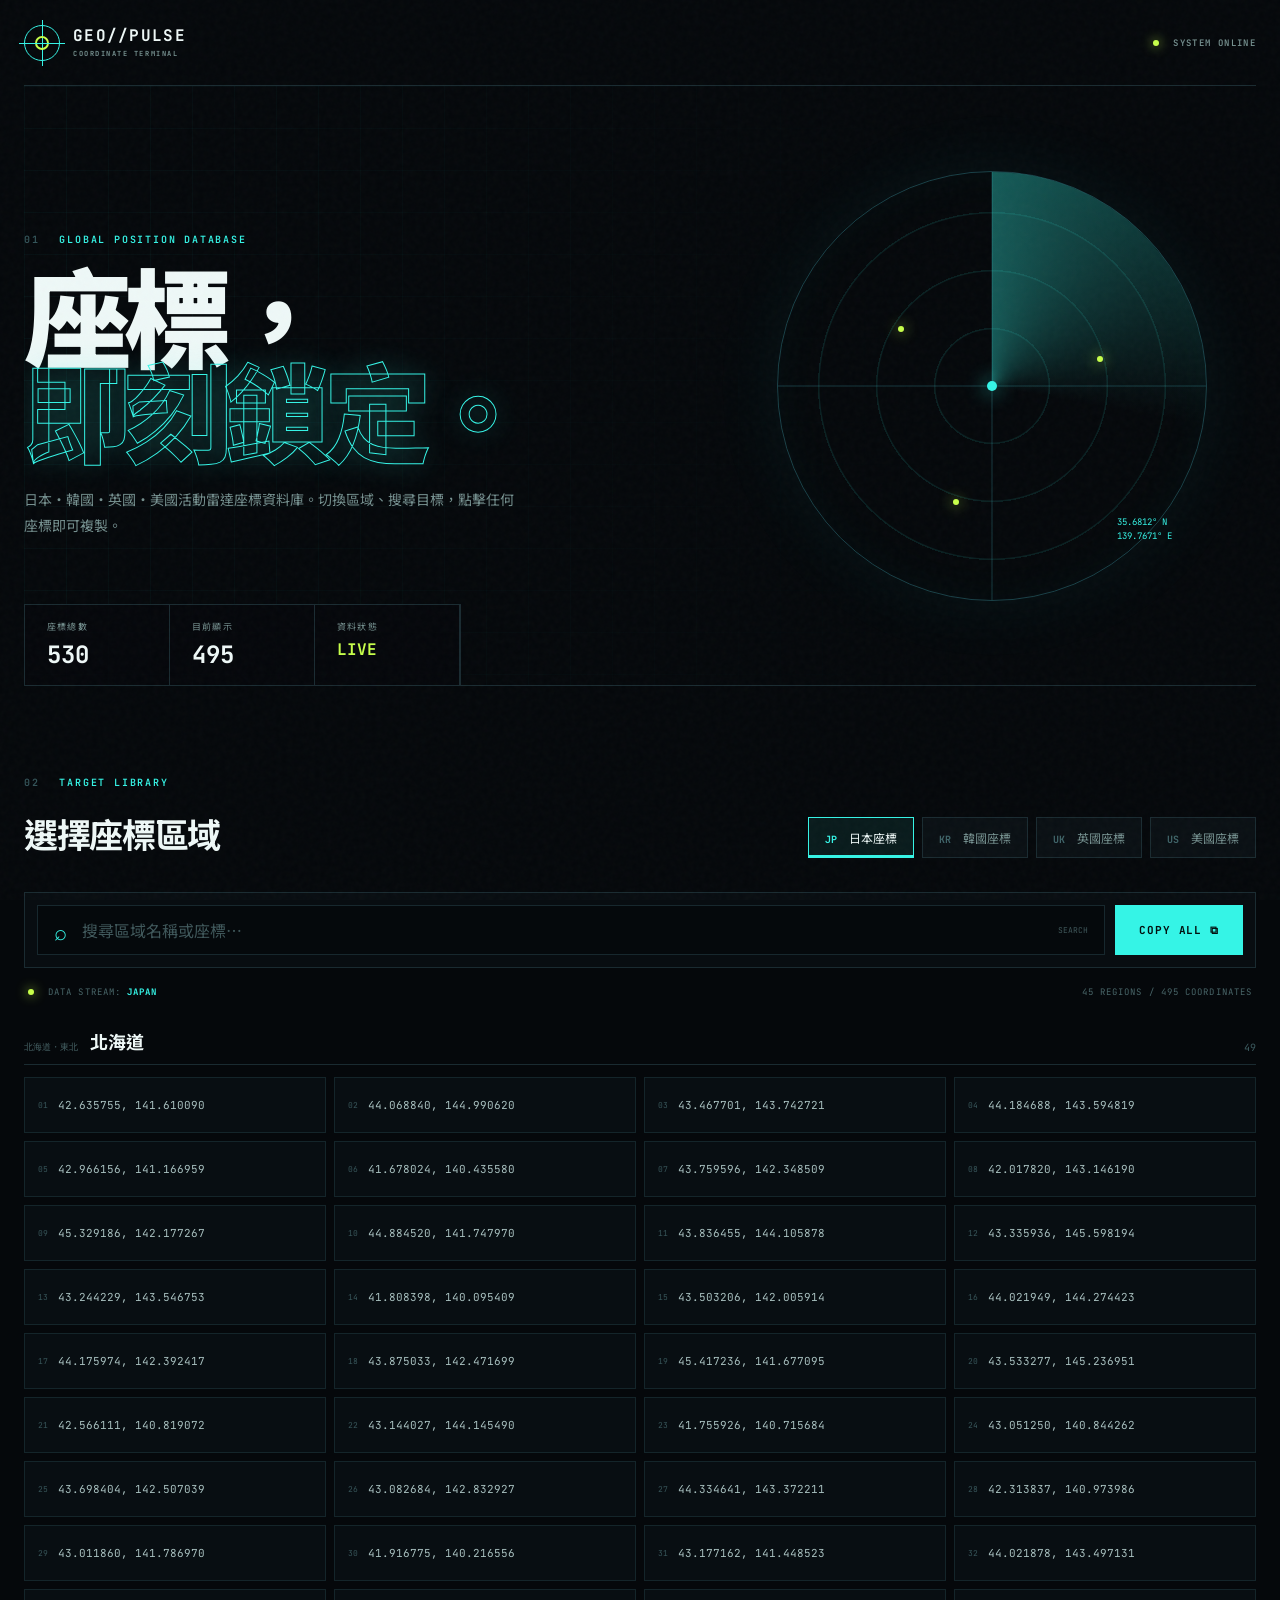
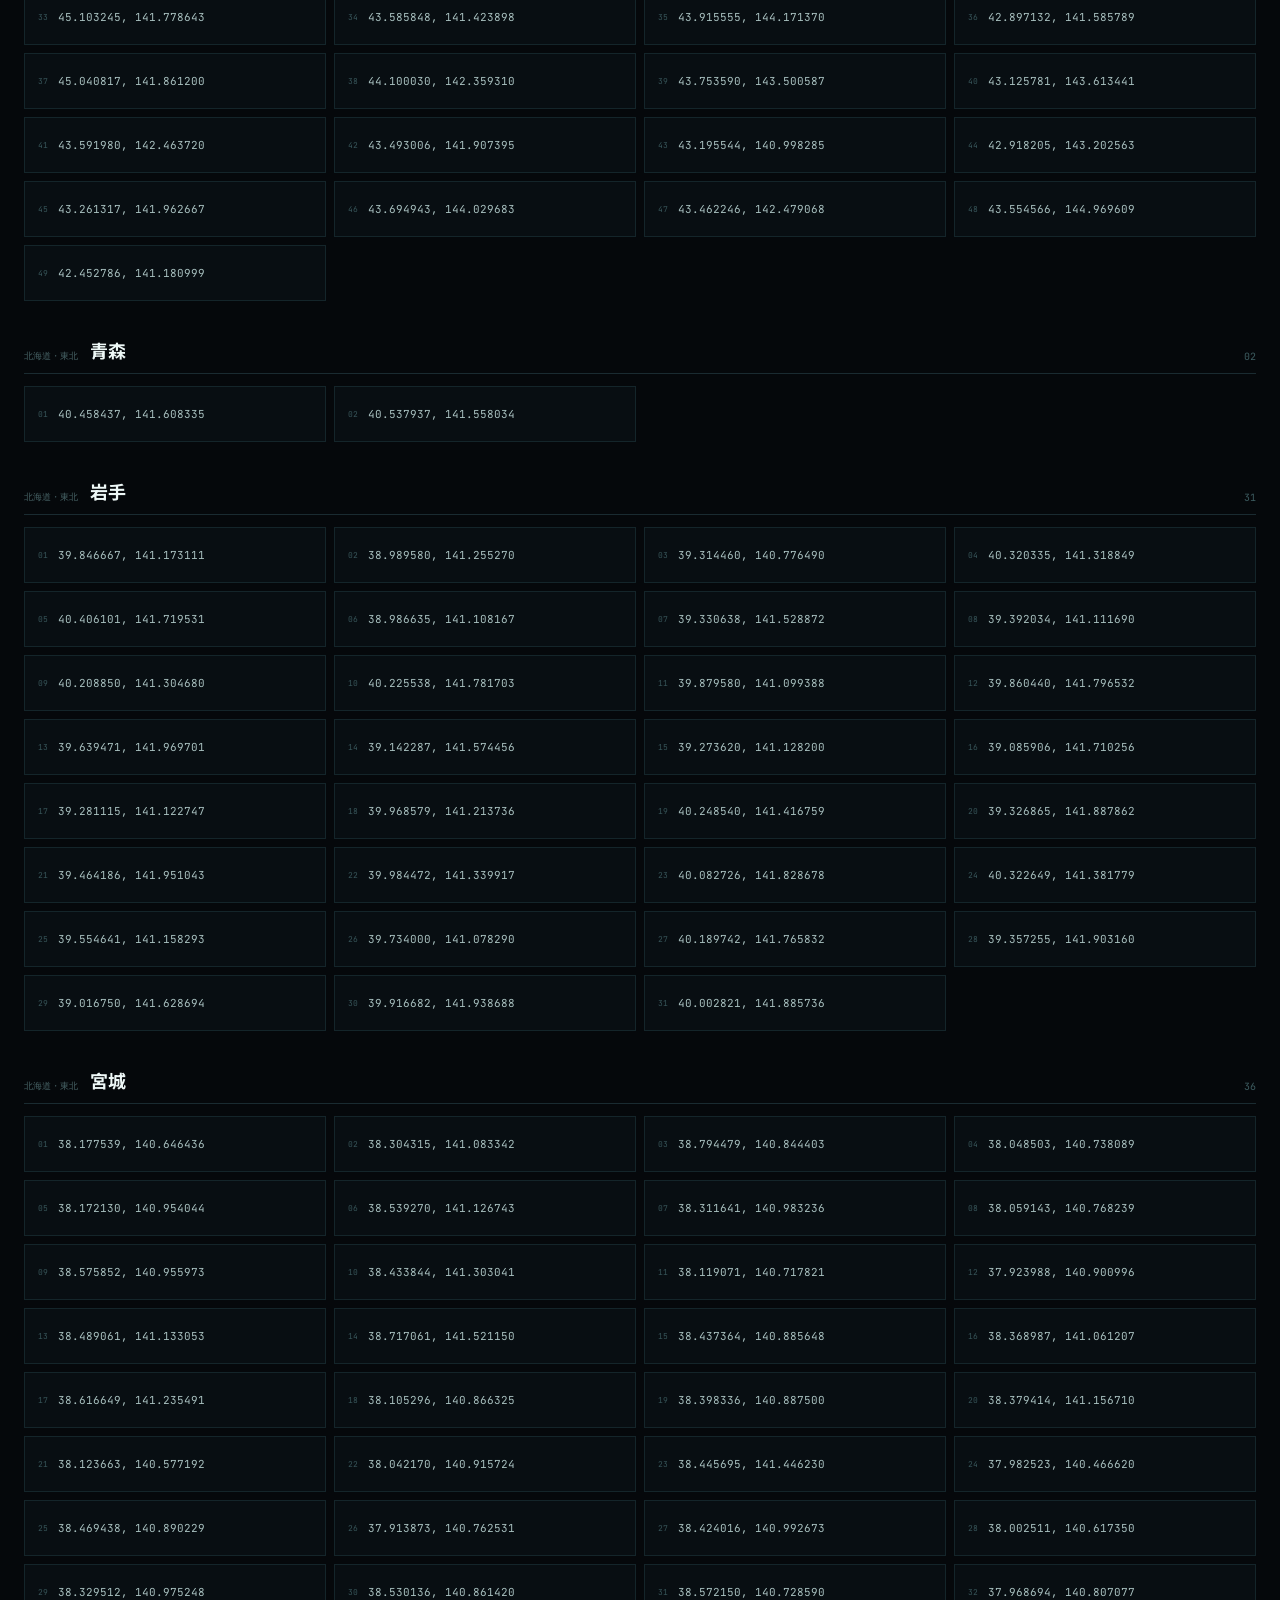
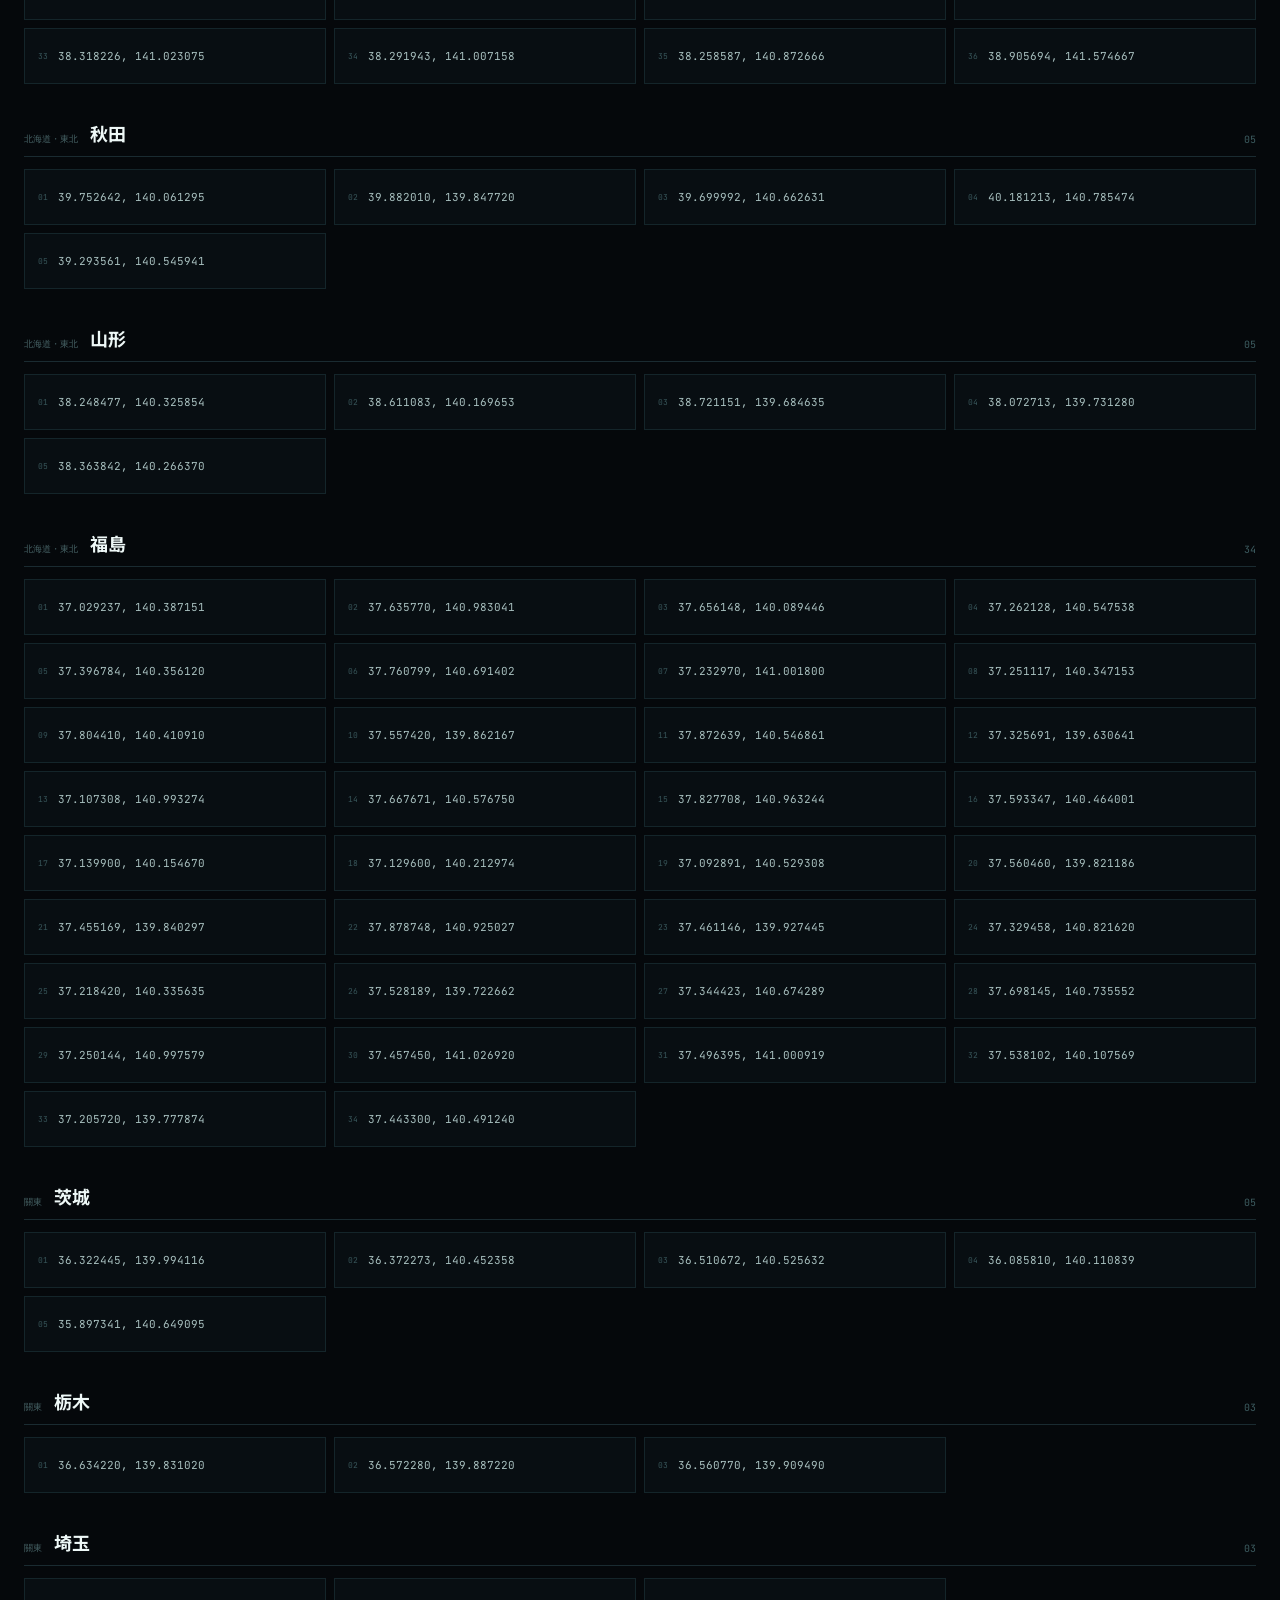
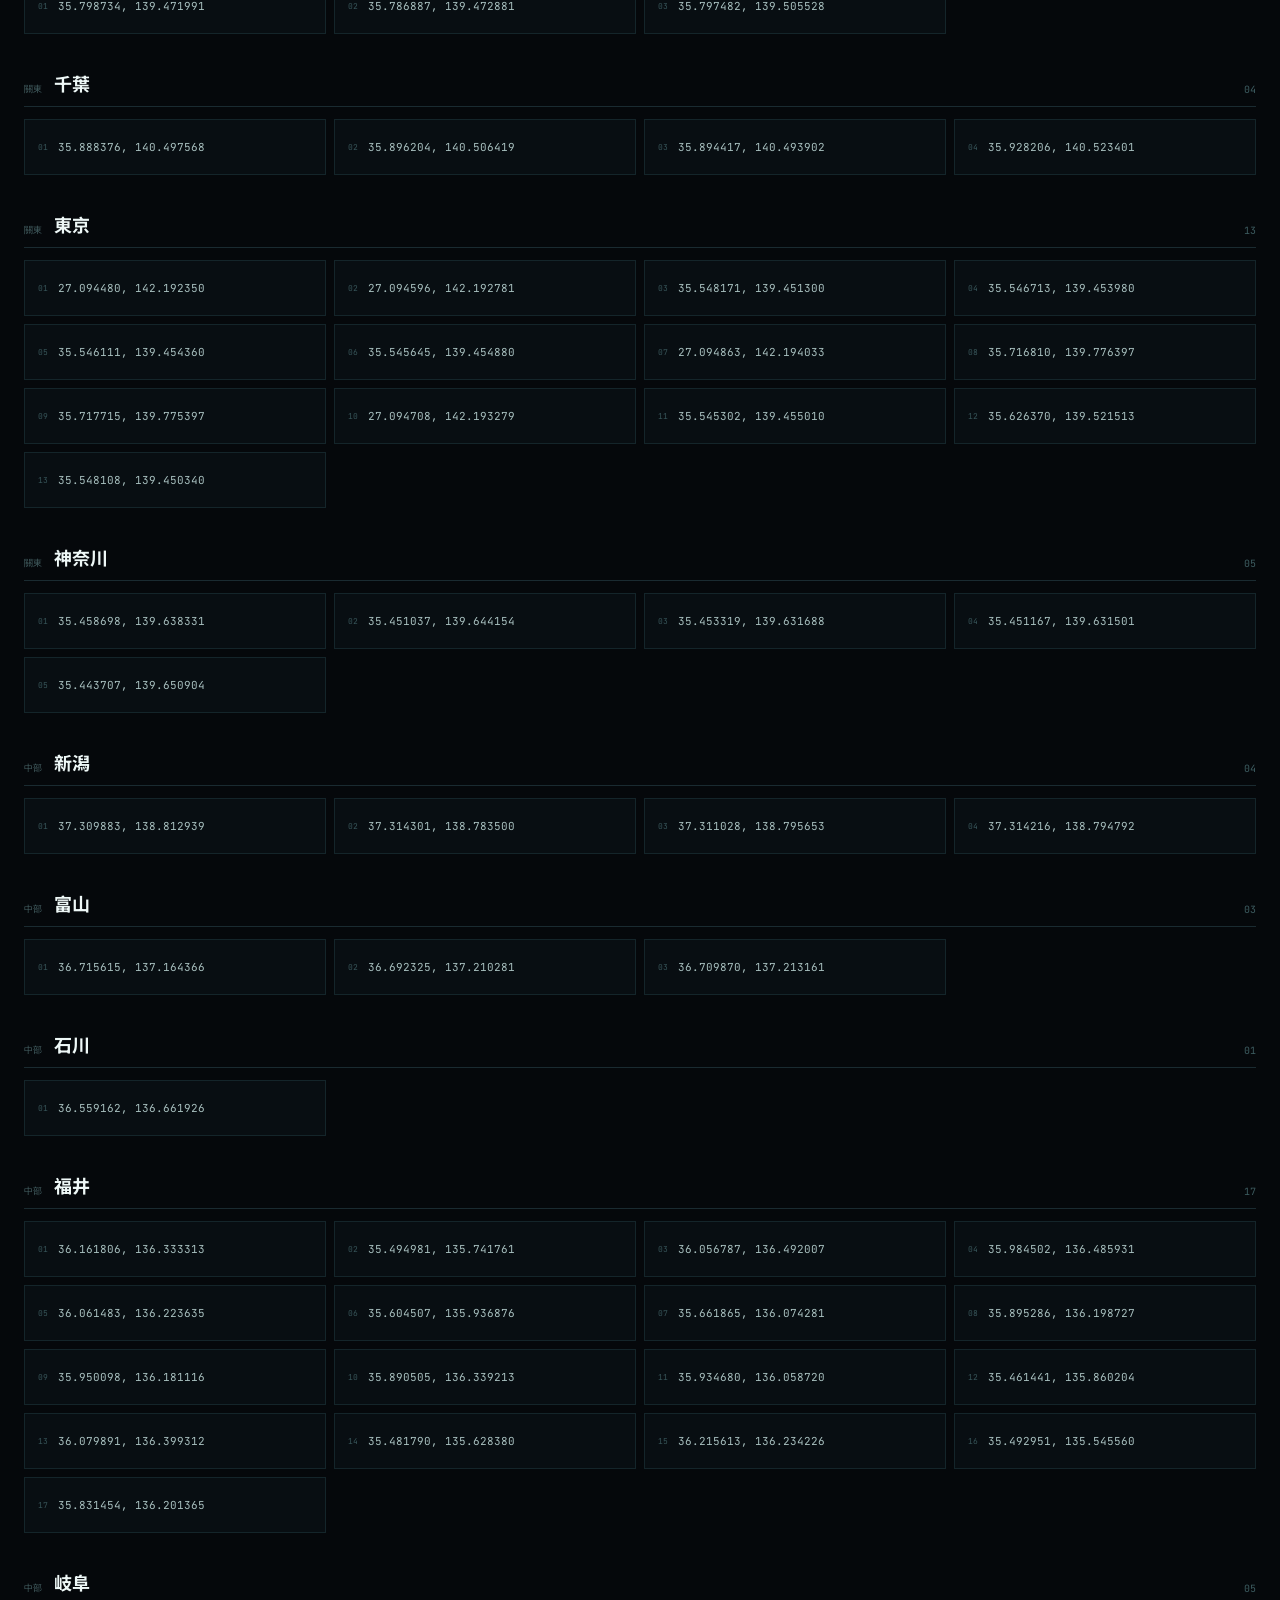
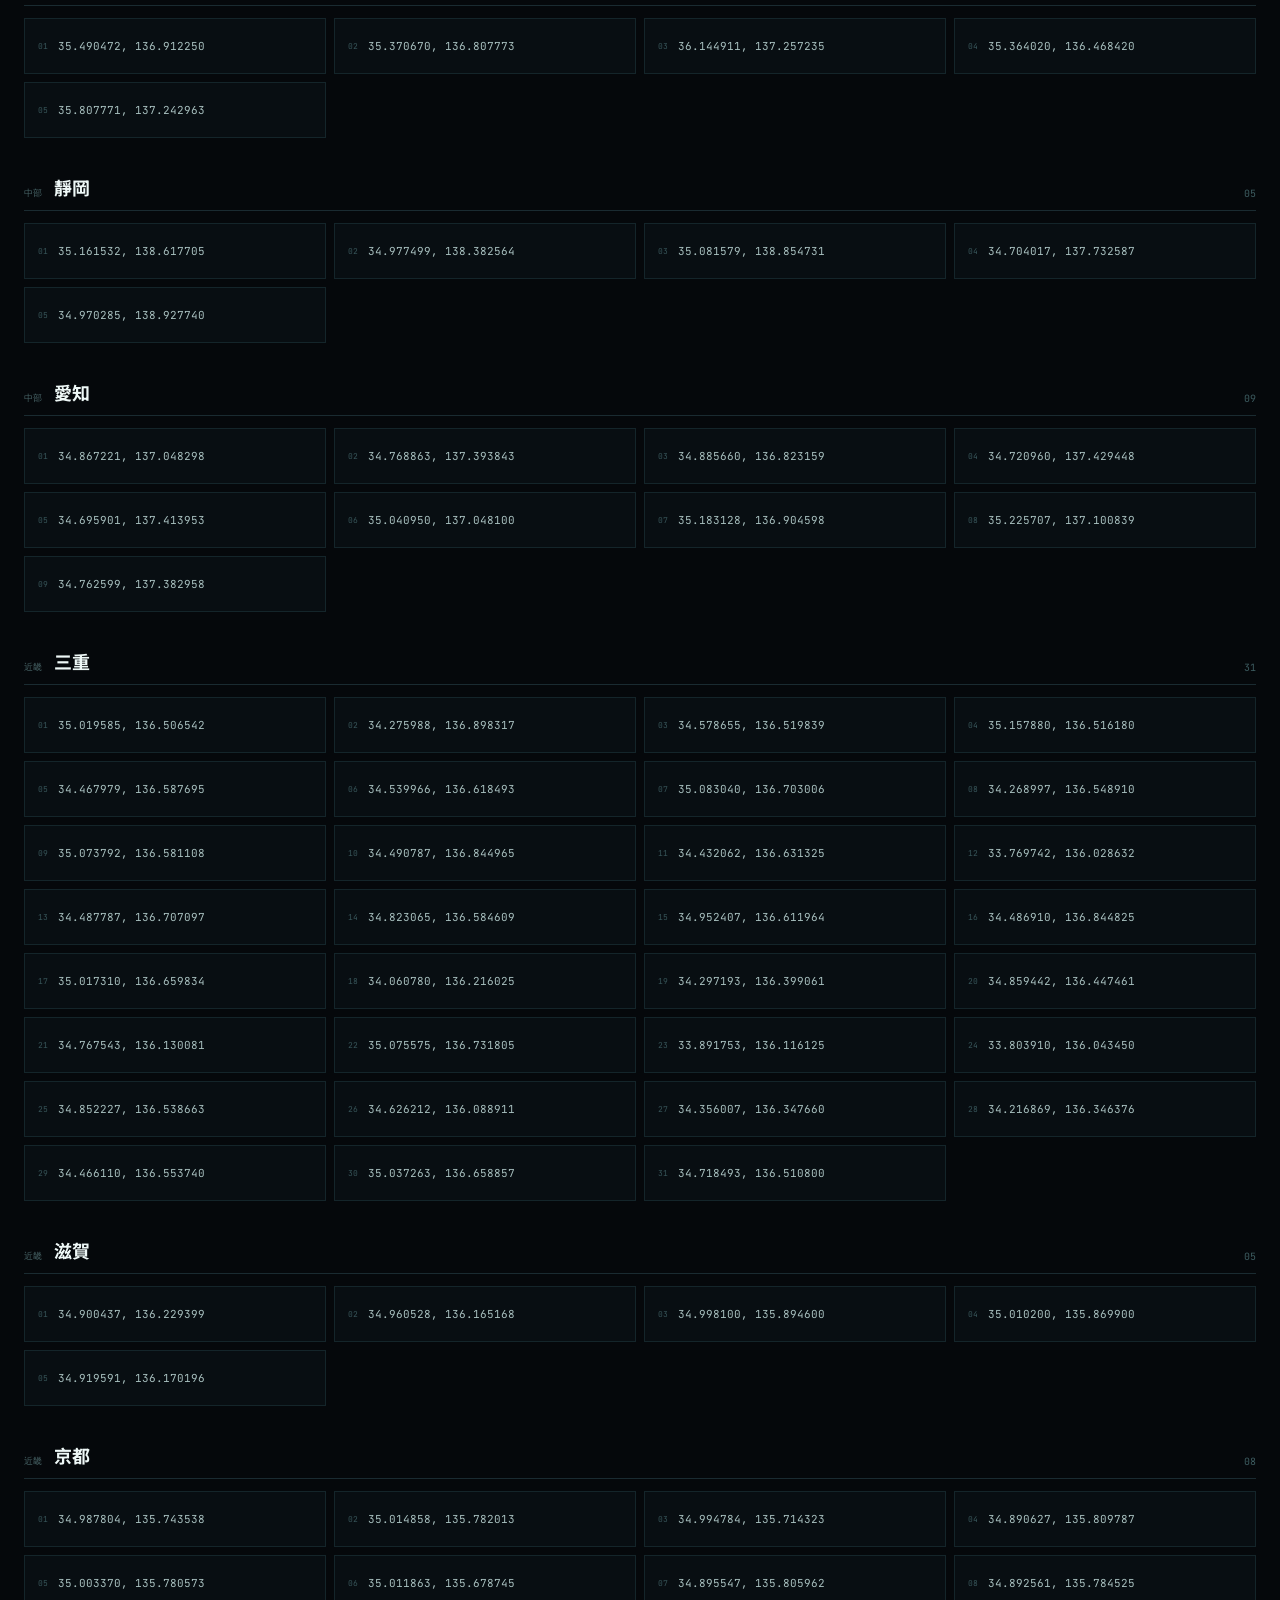
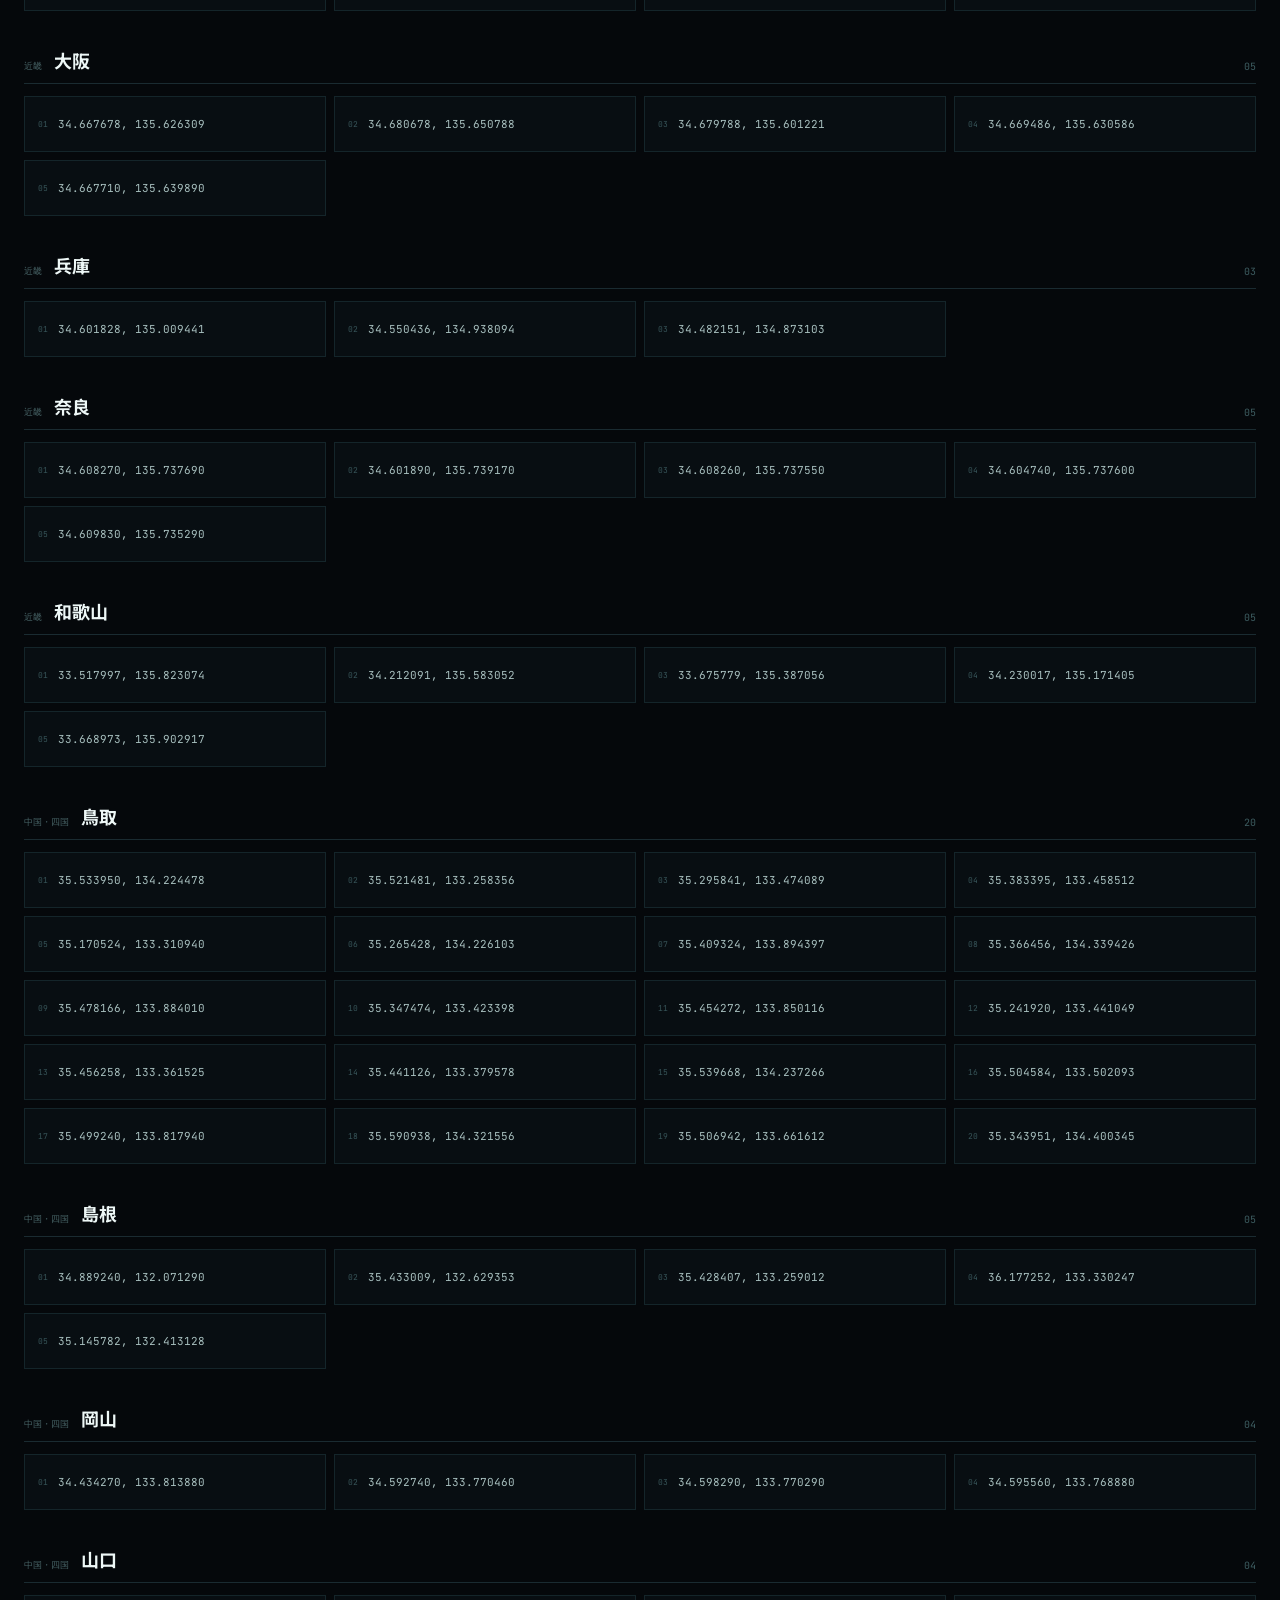
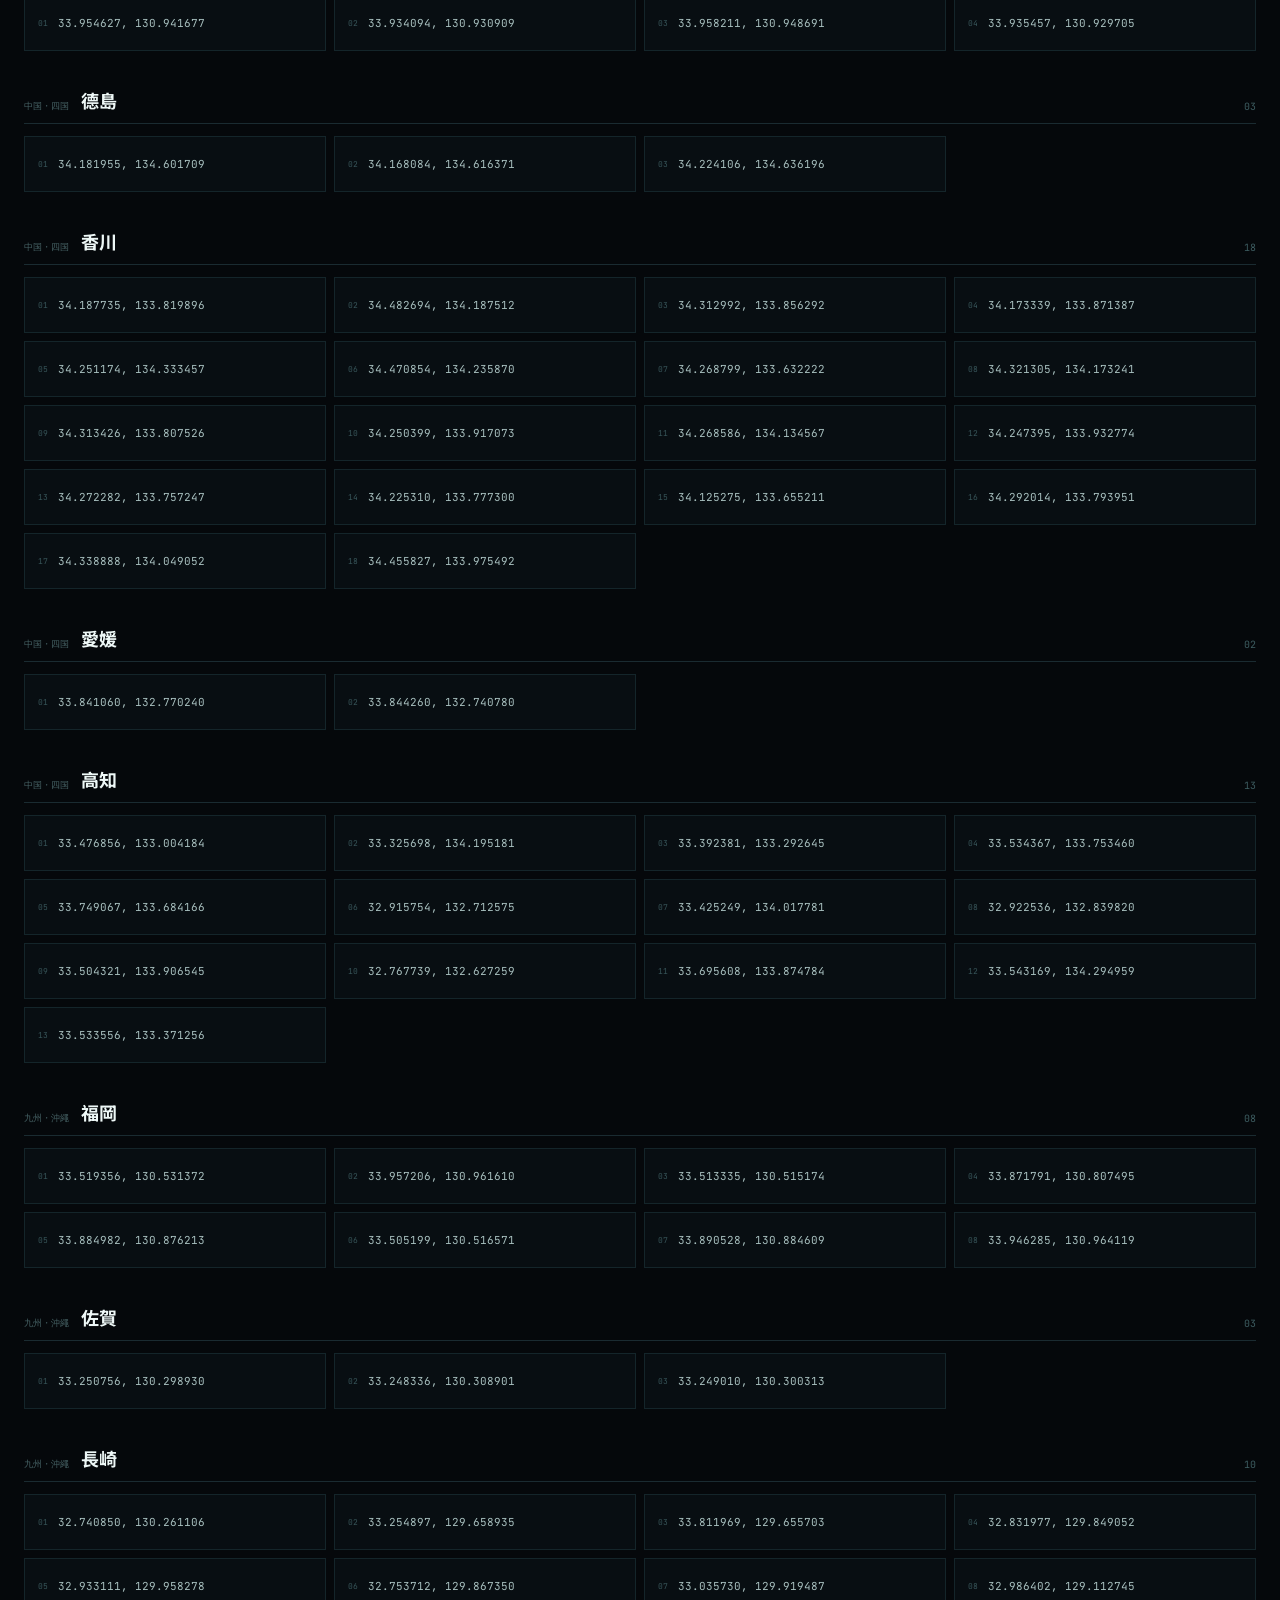
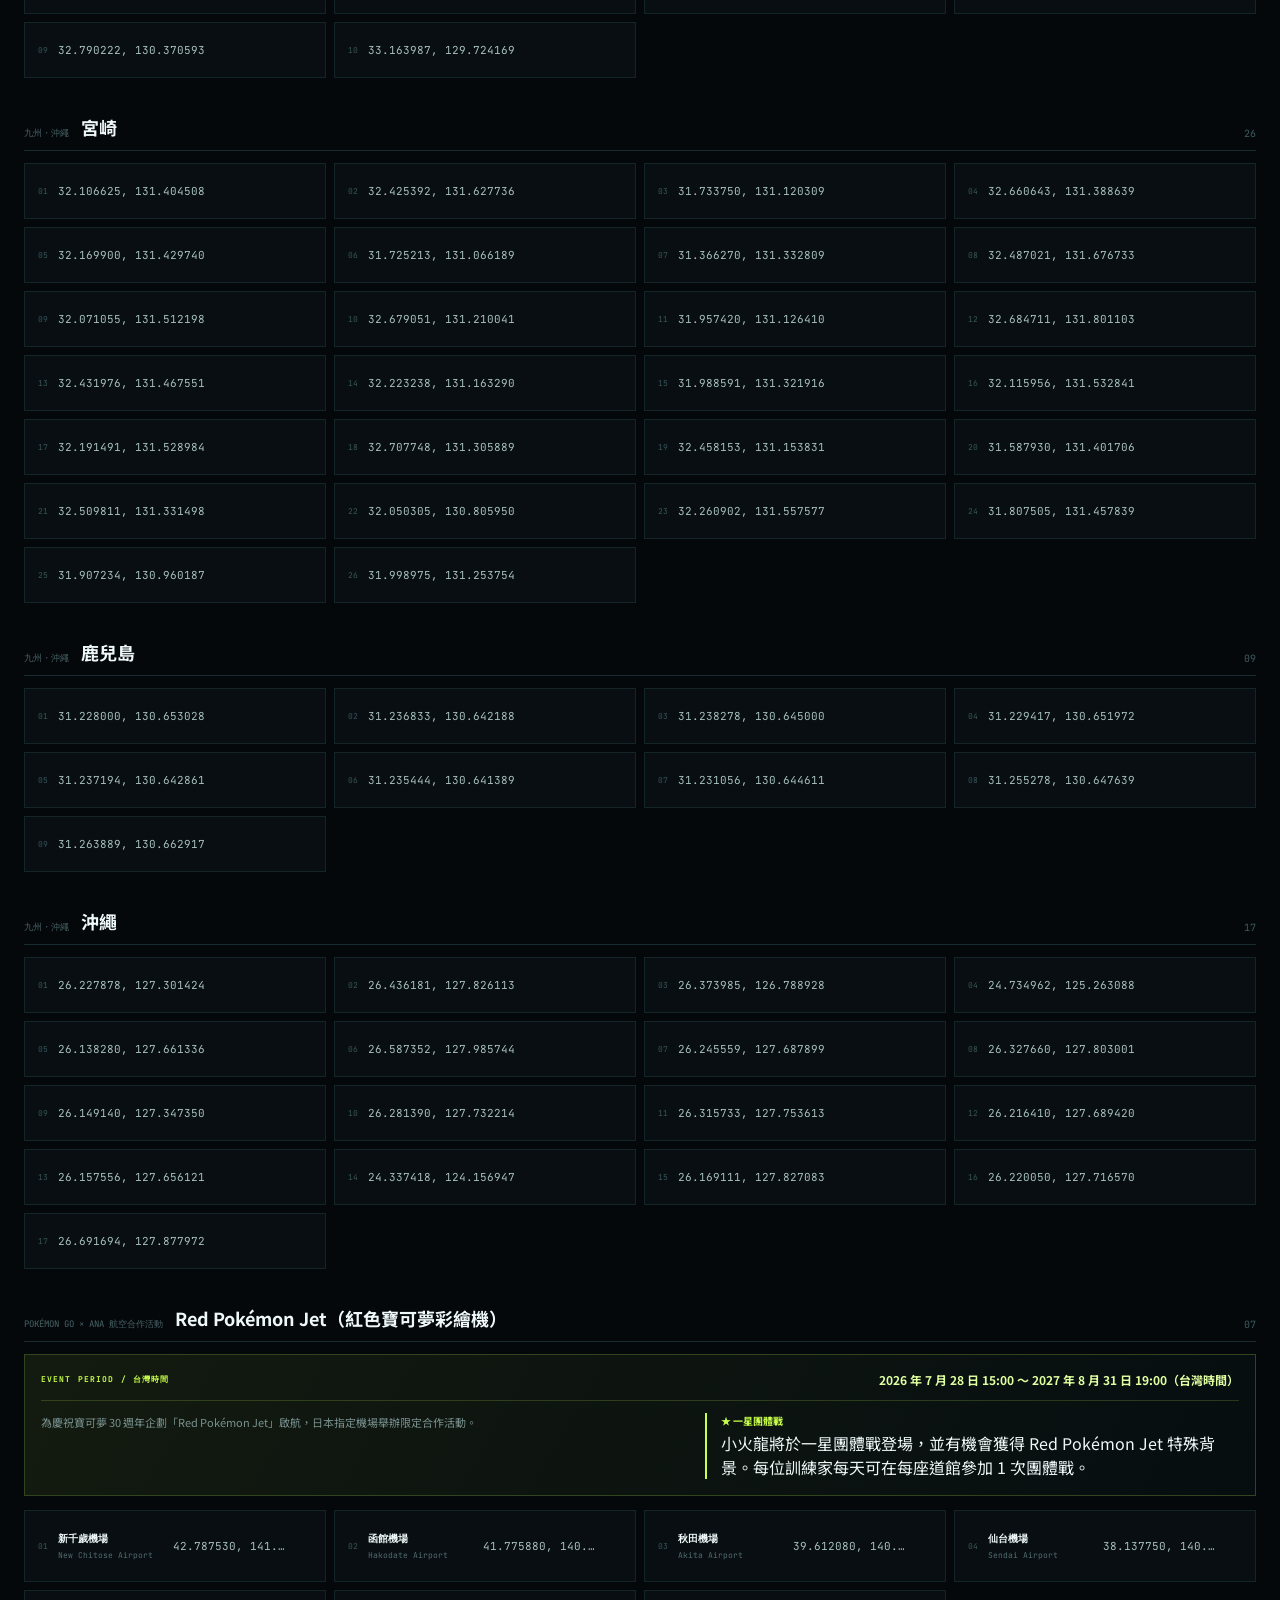
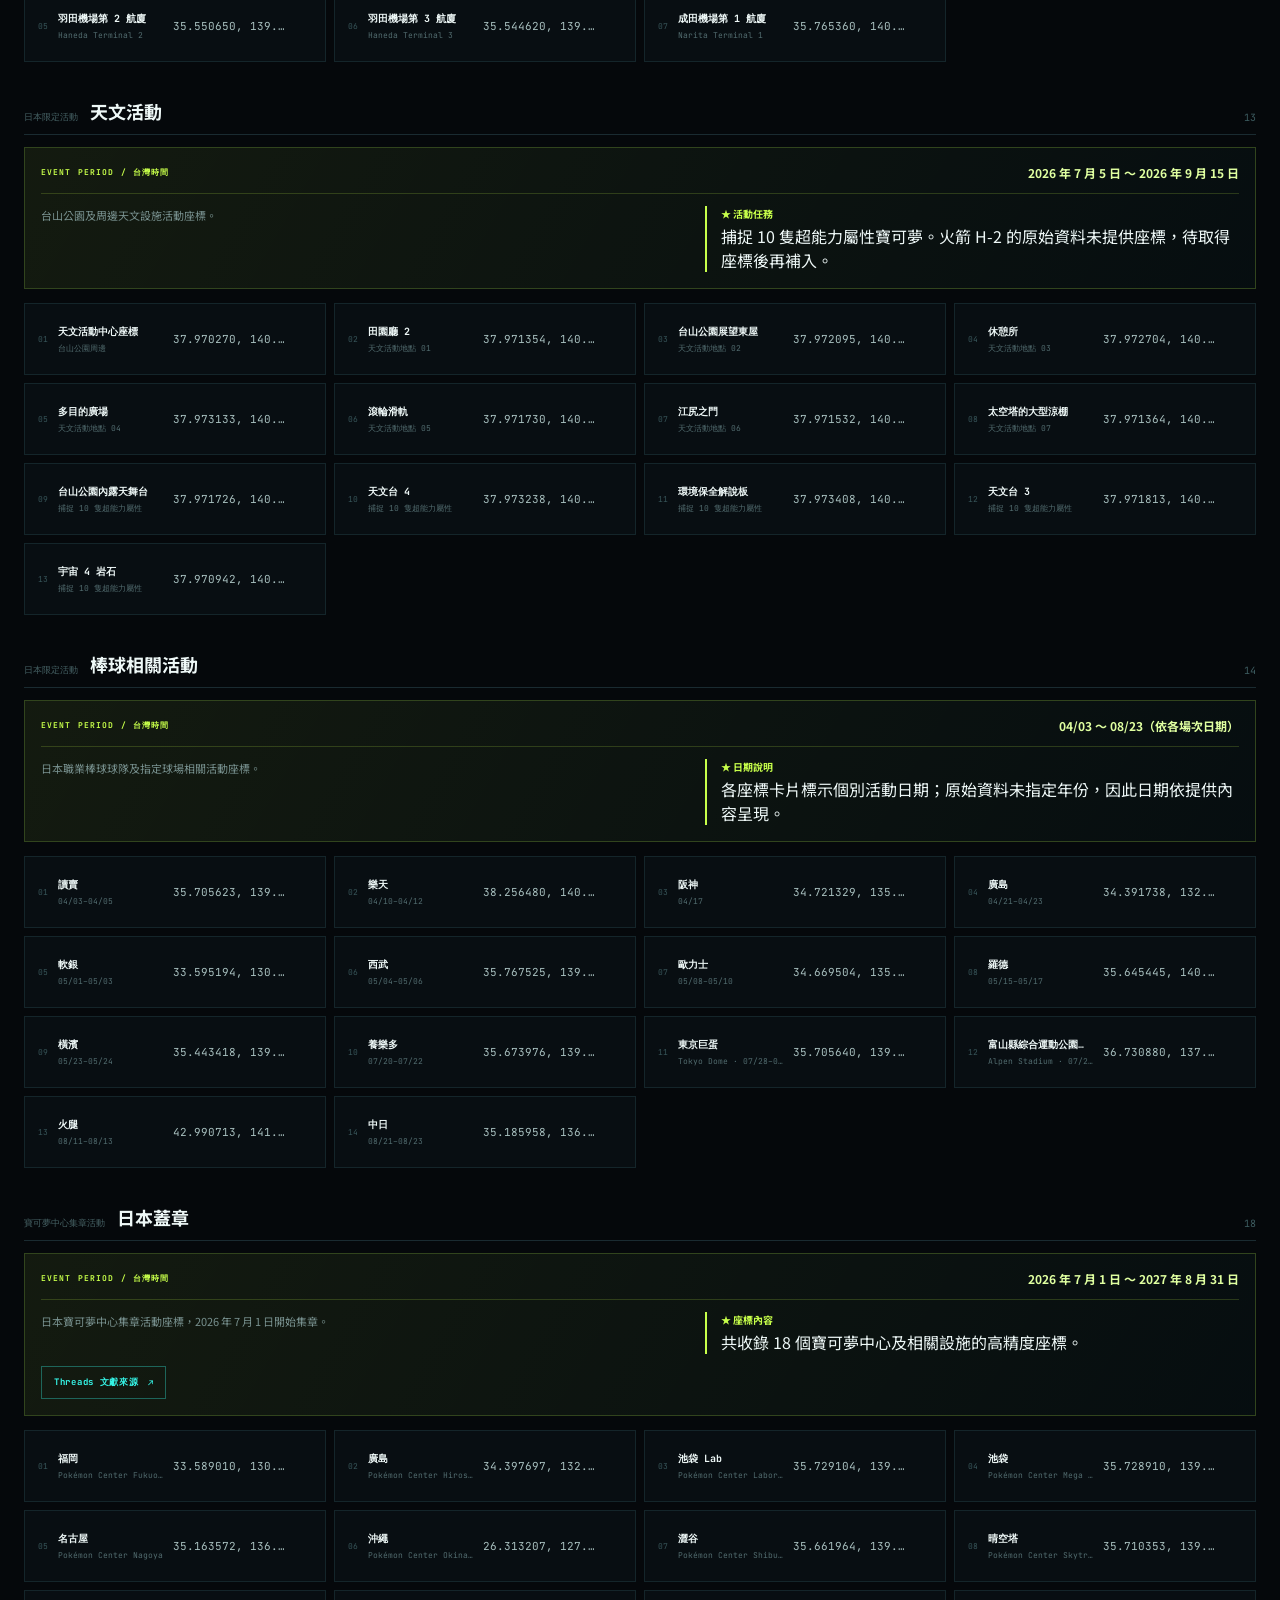
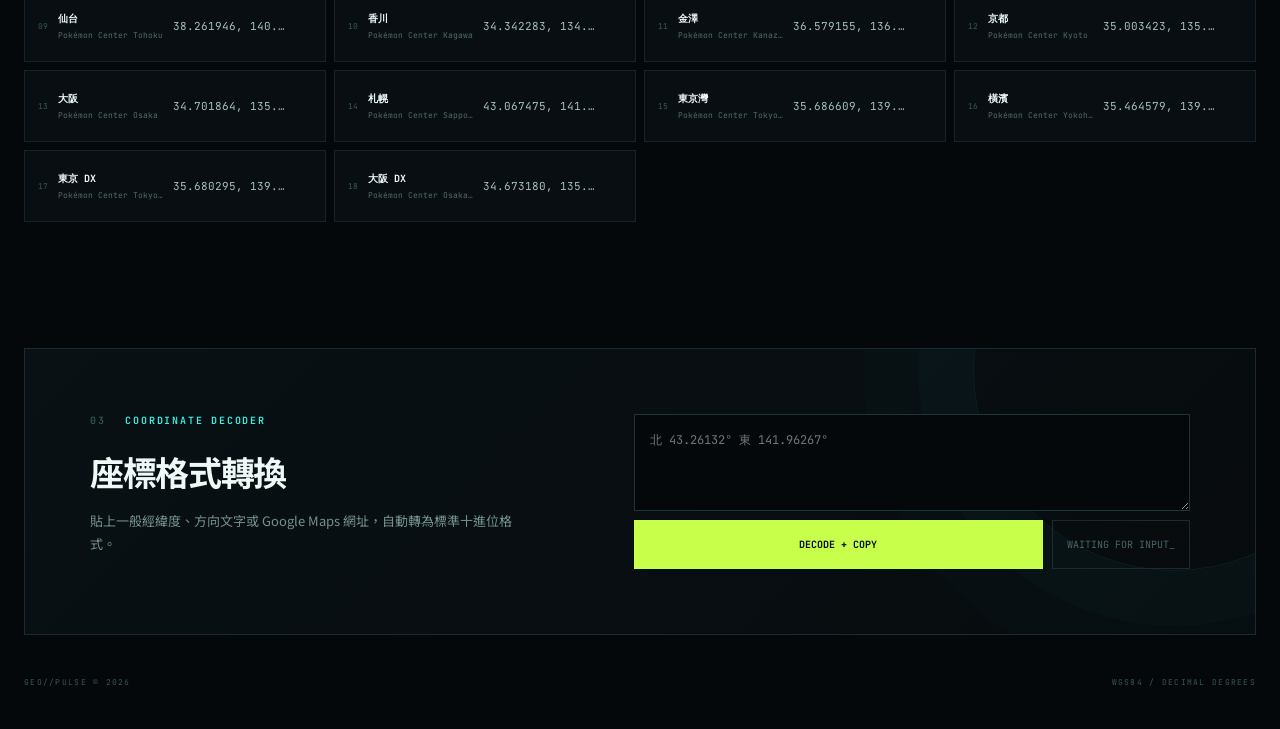
==== 20260731/index.html @ abf44523 "Add files via upload" ====
<!doctype html>
<html lang="zh-Hant">
<head>
  <meta charset="utf-8">
  <meta name="viewport" content="width=device-width, initial-scale=1">
  <meta name="theme-color" content="#05080b">
  <meta name="description" content="日本、韓國、英國與美國活動 GPS 座標快速搜尋及一鍵複製工具。">
  <title>GEO//PULSE 座標終端</title>
  <link rel="stylesheet" href="style.css">
</head>
<body>
  <div class="noise" aria-hidden="true"></div>
  <header class="topbar">
    <a class="brand" href="#">
      <span class="brand-symbol"><i></i></span>
      <span>GEO//PULSE<small>COORDINATE TERMINAL</small></span>
    </a>
    <div class="system-state"><i></i> SYSTEM ONLINE</div>
  </header>

  <main>
    <section class="hero">
      <div class="hero-copy">
        <p class="kicker"><span>01</span> GLOBAL POSITION DATABASE</p>
        <h1>座標，<br><em>即刻鎖定。</em></h1>
        <p class="hero-note">日本・韓國・英國・美國活動雷達座標資料庫。切換區域、搜尋目標，點擊任何座標即可複製。</p>
      </div>
      <div class="radar" aria-hidden="true">
        <div class="radar-sweep"></div>
        <div class="radar-core"></div>
        <span class="blip b1"></span><span class="blip b2"></span><span class="blip b3"></span>
        <p>35.6812° N<br>139.7671° E</p>
      </div>
      <div class="stats">
        <div><span>座標總數</span><strong id="total-count">000</strong></div>
        <div><span>目前顯示</span><strong id="visible-count">000</strong></div>
        <div><span>資料狀態</span><strong class="status-text">LIVE</strong></div>
      </div>
    </section>

    <section class="terminal" aria-labelledby="library-title">
      <div class="terminal-head">
        <div>
          <p class="kicker"><span>02</span> TARGET LIBRARY</p>
          <h2 id="library-title">選擇座標區域</h2>
        </div>
        <div class="country-tabs" role="tablist" aria-label="國家">
          <button class="country-tab active" data-country="japan" role="tab" aria-selected="true"><b>JP</b> 日本座標</button>
          <button class="country-tab" data-country="korea" role="tab" aria-selected="false"><b>KR</b> 韓國座標</button>
          <button class="country-tab" data-country="uk" role="tab" aria-selected="false"><b>UK</b> 英國座標</button>
          <button class="country-tab" data-country="us" role="tab" aria-selected="false"><b>US</b> 美國座標</button>
        </div>
      </div>

      <div class="control-deck">
        <label class="search-box">
          <span aria-hidden="true">⌕</span>
          <span class="sr-only">搜尋區域或座標</span>
          <input id="search-input" type="search" placeholder="搜尋區域名稱或座標…" autocomplete="off">
          <kbd>SEARCH</kbd>
        </label>
        <button class="copy-all" id="copy-all" type="button">COPY ALL <span>⧉</span></button>
      </div>

      <div class="feed-meta">
        <p><i></i> DATA STREAM: <strong id="country-label">JAPAN</strong></p>
        <p><span id="group-count">0</span> REGIONS / <span id="result-count">0</span> COORDINATES</p>
      </div>

      <section class="country-event-banner" id="country-event-banner" hidden>
        <div class="event-signal" aria-hidden="true"><i></i><span>EVENT</span></div>
        <div class="country-event-title">
          <span id="country-event-label"></span>
          <h3 id="country-event-title"></h3>
        </div>
        <div class="country-event-period">
          <span>EVENT PERIOD / 活動期間</span>
          <strong id="country-event-period"></strong>
        </div>
        <p id="country-event-description"></p>
      </section>

      <div id="coordinate-library"></div>
      <section class="empty" id="empty-state" hidden>
        <span>NO SIGNAL</span>
        <h2>找不到符合的座標</h2>
        <p>請更換搜尋條件。</p>
        <button id="clear-search" type="button">RESET SEARCH</button>
      </section>
    </section>

    <section class="converter" aria-labelledby="converter-title">
      <div>
        <p class="kicker"><span>03</span> COORDINATE DECODER</p>
        <h2 id="converter-title">座標格式轉換</h2>
        <p>貼上一般經緯度、方向文字或 Google Maps 網址，自動轉為標準十進位格式。</p>
      </div>
      <form id="converter-form">
        <textarea id="coord-input" rows="3" placeholder="北 43.26132° 東 141.96267°"></textarea>
        <button type="submit">DECODE + COPY</button>
        <output id="converter-output">WAITING FOR INPUT_</output>
      </form>
    </section>
  </main>

  <footer>
    <p>GEO//PULSE © 2026</p>
    <p>WGS84 / DECIMAL DEGREES</p>
  </footer>

  <div class="toast" id="toast" role="status" aria-live="polite">
    <span>✓</span><div><strong>COPIED</strong><small id="toast-label"></small></div>
  </div>

  <script src="coordinates-data.js"></script>
  <script src="script.js"></script>
</body>
</html>
---- 20260731/style.css ----
@import url("https://fonts.googleapis.com/css2?family=JetBrains+Mono:wght@400;600;700&family=Noto+Sans+TC:wght@400;600;800;900&display=swap");

:root { --bg:#05080b; --panel:#0a1014; --line:#1a2b31; --cyan:#35f4e6; --lime:#c7ff4a; --text:#eef8f7; --muted:#75908f; }
* { box-sizing:border-box; }
html { scroll-behavior:smooth; }
body { margin:0; background:var(--bg); color:var(--text); font-family:"Noto Sans TC",sans-serif; }
button,input,textarea { font:inherit; }
button { color:inherit; }
[hidden] { display:none!important; }
.sr-only { position:absolute;width:1px;height:1px;padding:0;margin:-1px;overflow:hidden;clip:rect(0,0,0,0);white-space:nowrap;border:0; }
.noise { position:fixed;inset:0;pointer-events:none;z-index:20;opacity:.035;background-image:url("data:image/svg+xml,%3Csvg viewBox='0 0 180 180' xmlns='http://www.w3.org/2000/svg'%3E%3Cfilter id='n'%3E%3CfeTurbulence type='fractalNoise' baseFrequency='.9' numOctaves='3' stitchTiles='stitch'/%3E%3C/filter%3E%3Crect width='100%25' height='100%25' filter='url(%23n)' opacity='.8'/%3E%3C/svg%3E"); }
.topbar,main,footer { width:min(1240px,calc(100% - 48px));margin-inline:auto; }
.topbar { height:86px;display:flex;align-items:center;justify-content:space-between;border-bottom:1px solid var(--line); }
.brand { display:flex;gap:13px;align-items:center;color:var(--text);text-decoration:none;font:700 16px/1 "JetBrains Mono",monospace;letter-spacing:.08em; }
.brand small { display:block;margin-top:6px;color:var(--muted);font-size:7px;letter-spacing:.22em; }
.brand-symbol { position:relative;width:36px;height:36px;border:1px solid var(--cyan);border-radius:50%; }
.brand-symbol:before,.brand-symbol:after { content:"";position:absolute;background:var(--cyan); }
.brand-symbol:before { width:1px;height:46px;left:17px;top:-6px; }
.brand-symbol:after { height:1px;width:46px;left:-6px;top:17px; }
.brand-symbol i { position:absolute;inset:10px;border:2px solid var(--lime);border-radius:50%; }
.system-state { font:600 9px "JetBrains Mono",monospace;letter-spacing:.15em;color:var(--muted); }
.system-state i,.feed-meta i { display:inline-block;width:6px;height:6px;margin-right:8px;border-radius:50%;background:var(--lime);box-shadow:0 0 12px var(--lime);animation:pulse 1.8s infinite; }

.hero { min-height:600px;display:grid;grid-template-columns:1fr .75fr;align-items:center;position:relative;border-bottom:1px solid var(--line);overflow:hidden; }
.hero:before { content:"";position:absolute;inset:0;background-image:linear-gradient(rgba(53,244,230,.035) 1px,transparent 1px),linear-gradient(90deg,rgba(53,244,230,.035) 1px,transparent 1px);background-size:42px 42px;mask-image:linear-gradient(to right,black,transparent 80%); }
.hero-copy { position:relative;z-index:2; }
.kicker { margin:0 0 20px;color:var(--cyan);font:600 10px "JetBrains Mono",monospace;letter-spacing:.18em; }
.kicker span { margin-right:12px;color:#34555a; }
h1 { margin:0;font-size:clamp(62px,8.4vw,112px);line-height:.88;letter-spacing:-.075em;font-weight:900; }
h1 em { color:transparent;font-style:normal;-webkit-text-stroke:1px var(--cyan);text-shadow:0 0 30px rgba(53,244,230,.16); }
.hero-note { max-width:500px;margin:32px 0 0;color:var(--muted);font-size:14px;line-height:1.8; }
.radar { position:relative;width:min(430px,38vw);aspect-ratio:1;margin:auto;border:1px solid #194047;border-radius:50%;background:repeating-radial-gradient(circle,transparent 0 56px,rgba(53,244,230,.1) 57px 58px),linear-gradient(90deg,transparent 49.8%,#194047 50%,transparent 50.2%),linear-gradient(transparent 49.8%,#194047 50%,transparent 50.2%);box-shadow:0 0 80px rgba(53,244,230,.06),inset 0 0 50px rgba(53,244,230,.03); }
.radar-sweep { position:absolute;inset:0;border-radius:50%;background:conic-gradient(from 0deg,rgba(53,244,230,.35),transparent 28%);animation:rotate 4s linear infinite; }
.radar-core { position:absolute;left:50%;top:50%;width:10px;height:10px;transform:translate(-50%,-50%);border-radius:50%;background:var(--cyan);box-shadow:0 0 20px var(--cyan); }
.blip { position:absolute;width:6px;height:6px;border-radius:50%;background:var(--lime);box-shadow:0 0 14px var(--lime); }
.b1{left:28%;top:36%}.b2{right:24%;top:43%}.b3{left:41%;bottom:22%}
.radar p { position:absolute;right:8%;bottom:13%;margin:0;color:var(--cyan);font:9px/1.6 "JetBrains Mono",monospace; }
.stats { position:absolute;bottom:0;left:0;display:flex;border:1px solid var(--line);border-bottom:0;background:rgba(5,8,11,.85); }
.stats div { min-width:145px;padding:15px 22px;border-right:1px solid var(--line); }
.stats span { display:block;color:var(--muted);font-size:9px;letter-spacing:.13em; }
.stats strong { display:block;margin-top:6px;font:700 24px "JetBrains Mono",monospace; }
.stats .status-text { color:var(--lime);font-size:16px; }

.terminal { padding:90px 0; }
.terminal-head { display:flex;align-items:end;justify-content:space-between;margin-bottom:34px; }
h2 { margin:0;font-size:34px;letter-spacing:-.04em; }
.country-tabs { display:flex;gap:8px; }
.country-tab { padding:11px 16px;border:1px solid var(--line);background:var(--panel);color:var(--muted);cursor:pointer;font-size:12px; }
.country-tab b { margin-right:9px;font:700 10px "JetBrains Mono",monospace;color:#3f6468; }
.country-tab.active { border-color:var(--cyan);background:rgba(53,244,230,.08);color:var(--text);box-shadow:inset 0 -2px var(--cyan); }
.country-tab.active b { color:var(--cyan); }
.control-deck { display:grid;grid-template-columns:1fr auto;gap:10px;padding:12px;border:1px solid var(--line);background:#080d11; }
.search-box { min-height:50px;display:flex;align-items:center;gap:13px;padding:0 16px;border:1px solid #17282e;background:#05090c; }
.search-box>span { color:var(--cyan);font-size:22px; }
.search-box input { flex:1;min-width:0;border:0;outline:0;background:transparent;color:var(--text); }
.search-box input::placeholder { color:#40585b; }
kbd { color:#40585b;font:8px "JetBrains Mono",monospace; }
.copy-all { padding:0 24px;border:0;background:var(--cyan);color:#03100f;cursor:pointer;font:700 11px "JetBrains Mono",monospace;letter-spacing:.08em; }
.copy-all:hover { background:var(--lime); }
.copy-all:disabled { opacity:.3;cursor:default; }
.feed-meta { display:flex;justify-content:space-between;padding:18px 4px 30px;color:#496669;font:9px "JetBrains Mono",monospace;letter-spacing:.12em; }
.feed-meta p { margin:0; }
.feed-meta strong { color:var(--cyan); }
.country-event-banner { display:grid;grid-template-columns:auto 1fr auto;align-items:center;gap:18px;margin:0 0 42px;padding:18px;border:1px solid #3c4f24;background:linear-gradient(115deg,rgba(199,255,74,.09),rgba(53,244,230,.025) 58%,transparent);position:relative;overflow:hidden; }
.country-event-banner:after { content:"";position:absolute;right:-50px;top:-90px;width:190px;height:190px;border:1px solid rgba(199,255,74,.08);border-radius:50%;box-shadow:0 0 0 28px rgba(199,255,74,.018),0 0 0 56px rgba(199,255,74,.012); }
.event-signal { width:58px;height:58px;display:grid;place-items:center;position:relative;border:1px solid var(--lime);color:var(--lime);font:700 7px "JetBrains Mono",monospace;letter-spacing:.09em; }
.event-signal i { position:absolute;top:10px;width:7px;height:7px;border-radius:50%;background:var(--lime);box-shadow:0 0 15px var(--lime);animation:pulse 1.5s infinite; }
.event-signal span { padding-top:18px; }
.country-event-title { min-width:0; }
.country-event-title>span { display:block;margin-bottom:5px;color:#6d8a61;font:8px "JetBrains Mono",monospace;letter-spacing:.14em; }
.country-event-title h3 { margin:0;font-size:17px; }
.country-event-period { min-width:330px;padding:11px 16px;border-left:1px solid rgba(199,255,74,.22);position:relative;z-index:1; }
.country-event-period span { display:block;margin-bottom:6px;color:var(--lime);font:700 8px "JetBrains Mono",monospace;letter-spacing:.12em; }
.country-event-period strong { color:#e4ffac;font-size:13px; }
.country-event-banner>p { grid-column:2/-1;margin:0;color:#77908d;font-size:11px;line-height:1.65; }
.region-block { margin-bottom:36px; }
.region-block>header { display:flex;align-items:end;gap:12px;margin-bottom:12px;padding-bottom:10px;border-bottom:1px solid var(--line); }
.region-block>header span { color:#476366;font:9px "JetBrains Mono",monospace;text-transform:uppercase; }
.region-block h3 { margin:0;font-size:18px; }
.region-block>header b { margin-left:auto;color:#3d5c60;font:10px "JetBrains Mono",monospace; }
.event-info { display:grid;grid-template-columns:1.1fr .9fr;gap:12px;margin:0 0 14px;padding:16px;border:1px solid #31441d;background:linear-gradient(120deg,rgba(199,255,74,.075),rgba(53,244,230,.025)); }
.event-period { grid-column:1/-1;display:flex;align-items:center;justify-content:space-between;gap:18px;padding-bottom:12px;border-bottom:1px solid rgba(199,255,74,.18); }
.event-period span { color:var(--lime);font:700 8px "JetBrains Mono",monospace;letter-spacing:.14em; }
.event-period strong { color:#dfffa0;font-size:12px; }
.event-info p { margin:0;color:#78918f;font-size:11px;line-height:1.7; }
.event-info .raid-note { padding-left:14px;border-left:2px solid var(--lime); }
.event-info .raid-note b { display:block;margin-bottom:3px;color:var(--lime);font-size:10px; }
.event-info ul { margin:5px 0 0;padding-left:16px;color:#78918f;font-size:10px;line-height:1.75; }
.event-notice { grid-column:1/-1;padding:11px 13px;border:1px solid rgba(53,244,230,.16);background:rgba(53,244,230,.035); }
.event-notice b { margin-right:10px;color:var(--cyan);font:700 8px "JetBrains Mono",monospace;letter-spacing:.12em; }
.event-source { grid-column:1/-1;justify-self:start;display:inline-flex;align-items:center;gap:9px;padding:9px 12px;border:1px solid rgba(53,244,230,.35);color:var(--cyan);text-decoration:none;font:700 9px "JetBrains Mono",monospace;letter-spacing:.08em;transition:.2s; }
.event-source:hover,.event-source:focus-visible { outline:0;border-color:var(--lime);color:var(--lime);background:rgba(199,255,74,.05);transform:translateY(-1px); }
.coordinate-grid { display:grid;grid-template-columns:repeat(4,1fr);gap:8px; }
.coordinate-item { min-width:0;min-height:56px;display:grid;grid-template-columns:auto 1fr auto;align-items:center;gap:10px;padding:0 13px;border:1px solid #14252a;background:#080e12;text-align:left;cursor:pointer;transition:.2s;position:relative; }
.coordinate-item>span { color:#38565a;font:8px "JetBrains Mono",monospace; }
.coordinate-item strong { overflow:hidden;color:#a8c0bf;font:11px "JetBrains Mono",monospace;white-space:nowrap;text-overflow:ellipsis; }
.coordinate-item i { color:var(--cyan);font-style:normal;opacity:0; }
.coordinate-item:hover,.coordinate-item:focus-visible { outline:0;border-color:var(--cyan);background:rgba(53,244,230,.07);transform:translateY(-2px);box-shadow:0 8px 25px rgba(0,0,0,.3); }
.coordinate-item:hover strong { color:white; }
.coordinate-item:hover i { opacity:1; }
.coordinate-item.expired .expired-label { display:none;position:absolute;right:8px;top:6px;color:#ff5265;font:700 7px "JetBrains Mono",monospace;letter-spacing:.08em; }
.coordinate-item.expired:hover,.coordinate-item.expired:focus-visible,.coordinate-item.expired.selected { border-color:#ff4057;background:rgba(255,64,87,.075);box-shadow:0 8px 28px rgba(255,35,65,.13),inset 0 0 22px rgba(255,35,65,.035); }
.coordinate-item.expired:hover strong,.coordinate-item.expired:focus-visible strong,.coordinate-item.expired.selected strong { color:#ff9ca8; }
.coordinate-item.expired:hover i,.coordinate-item.expired:focus-visible i,.coordinate-item.expired.selected i { color:#ff4057; }
.coordinate-item.expired:hover .expired-label,.coordinate-item.expired:focus-visible .expired-label,.coordinate-item.expired.selected .expired-label { display:block; }
.coordinate-item.has-label { min-height:72px;grid-template-columns:auto minmax(105px,1fr) auto auto; }
.coordinate-label { min-width:0;display:grid;gap:4px; }
.coordinate-label b { overflow:hidden;color:var(--text);font-size:10px;white-space:nowrap;text-overflow:ellipsis; }
.coordinate-label small { overflow:hidden;color:#526c6f;font-size:8px;white-space:nowrap;text-overflow:ellipsis; }
.empty { padding:80px;text-align:center;border:1px dashed #244147; }
.empty>span { color:#37585c;font:9px "JetBrains Mono",monospace;letter-spacing:.3em; }
.empty h2 { margin:14px 0; }
.empty p { color:var(--muted); }
.empty button { padding:10px 15px;border:1px solid var(--cyan);background:transparent;color:var(--cyan);cursor:pointer;font:10px "JetBrains Mono",monospace; }

.converter { display:grid;grid-template-columns:1fr 1.2fr;gap:80px;padding:65px;border:1px solid var(--line);background:linear-gradient(135deg,#091115,#070b0e);position:relative;overflow:hidden; }
.converter:after { content:"";position:absolute;right:-120px;top:-180px;width:400px;height:400px;border:1px solid rgba(53,244,230,.08);border-radius:50%;box-shadow:0 0 0 55px rgba(53,244,230,.015),0 0 0 110px rgba(53,244,230,.01); }
.converter>div,.converter form { position:relative;z-index:1; }
.converter>div>p:last-child { max-width:430px;color:var(--muted);font-size:13px;line-height:1.8; }
.converter form { display:grid;grid-template-columns:1fr auto;gap:9px; }
.converter textarea { grid-column:1/-1;min-height:90px;padding:15px;border:1px solid #1c343a;outline:0;resize:vertical;background:#04080a;color:var(--text);font:12px/1.7 "JetBrains Mono",monospace; }
.converter textarea:focus { border-color:var(--cyan);box-shadow:0 0 0 2px rgba(53,244,230,.08); }
.converter form button { padding:0 18px;border:0;background:var(--lime);color:#07100a;font:700 10px "JetBrains Mono",monospace;cursor:pointer; }
.converter output { min-height:44px;display:flex;align-items:center;padding:0 14px;border:1px solid var(--line);color:#496669;font:10px "JetBrains Mono",monospace; }
.converter output.success { color:var(--lime);border-color:#42601f; }
.converter output.error { color:#ff6b6b;border-color:#642e35; }
footer { display:flex;justify-content:space-between;padding:34px 0;color:#3a5558;font:8px "JetBrains Mono",monospace;letter-spacing:.16em; }
.toast { position:fixed;z-index:30;right:26px;bottom:26px;display:flex;align-items:center;gap:12px;min-width:220px;padding:14px 17px;border:1px solid var(--cyan);background:#071013;box-shadow:0 0 35px rgba(53,244,230,.16);opacity:0;transform:translateY(15px);pointer-events:none;transition:.2s; }
.toast.show { opacity:1;transform:none; }
.toast>span { display:grid;place-items:center;width:29px;height:29px;background:var(--cyan);color:#04100f;font-weight:900; }
.toast div { display:grid;gap:3px; }
.toast strong { color:var(--cyan);font:700 10px "JetBrains Mono",monospace;letter-spacing:.15em; }
.toast small { color:#73908f;font:9px "JetBrains Mono",monospace; }

@keyframes rotate { to{transform:rotate(360deg)} } @keyframes pulse{50%{opacity:.3}}
@media(max-width:900px){.hero{grid-template-columns:1fr;min-height:760px}.radar{position:absolute;right:-80px;top:130px;width:420px;opacity:.55}.hero-copy{align-self:start;margin-top:100px}.coordinate-grid{grid-template-columns:repeat(2,1fr)}.converter{grid-template-columns:1fr;gap:30px}.terminal-head{align-items:flex-start;flex-direction:column;gap:24px}}
@media(max-width:560px){.topbar,main,footer{width:min(100% - 28px,1240px)}.topbar{height:72px}.system-state{display:none}.hero{min-height:630px}.hero-copy{margin-top:70px}h1{font-size:62px}.hero-note{max-width:320px}.radar{width:330px;right:-155px;top:190px}.stats{width:100%}.stats div{flex:1;min-width:0;padding:12px}.stats strong{font-size:18px}.terminal{padding:65px 0}.country-tabs{width:100%;overflow-x:auto}.country-tab{flex:1;min-width:max-content}.control-deck{grid-template-columns:1fr}.copy-all{min-height:45px}.feed-meta{gap:15px}.country-event-banner{grid-template-columns:auto 1fr;padding:14px}.event-signal{width:48px;height:48px}.country-event-period{grid-column:1/-1;min-width:0;padding:12px 0 0;border-left:0;border-top:1px solid rgba(199,255,74,.18)}.country-event-banner>p{grid-column:1/-1}.coordinate-grid{grid-template-columns:1fr}.coordinate-item.has-label{grid-template-columns:auto 1fr}.coordinate-item.has-label>strong{grid-column:2}.coordinate-item.has-label>i{display:none}.event-info{grid-template-columns:1fr}.event-period{align-items:flex-start;flex-direction:column;gap:6px}.event-info .raid-note{padding:10px 0 0;border-left:0;border-top:1px solid rgba(199,255,74,.18)}.converter{padding:30px 20px}.converter form{grid-template-columns:1fr}.converter form button{min-height:44px}.converter output{min-width:0;overflow:hidden}.toast{left:14px;right:14px;bottom:14px}}
@media(prefers-reduced-motion:reduce){*{animation:none!important;transition:none!important;scroll-behavior:auto!important}}
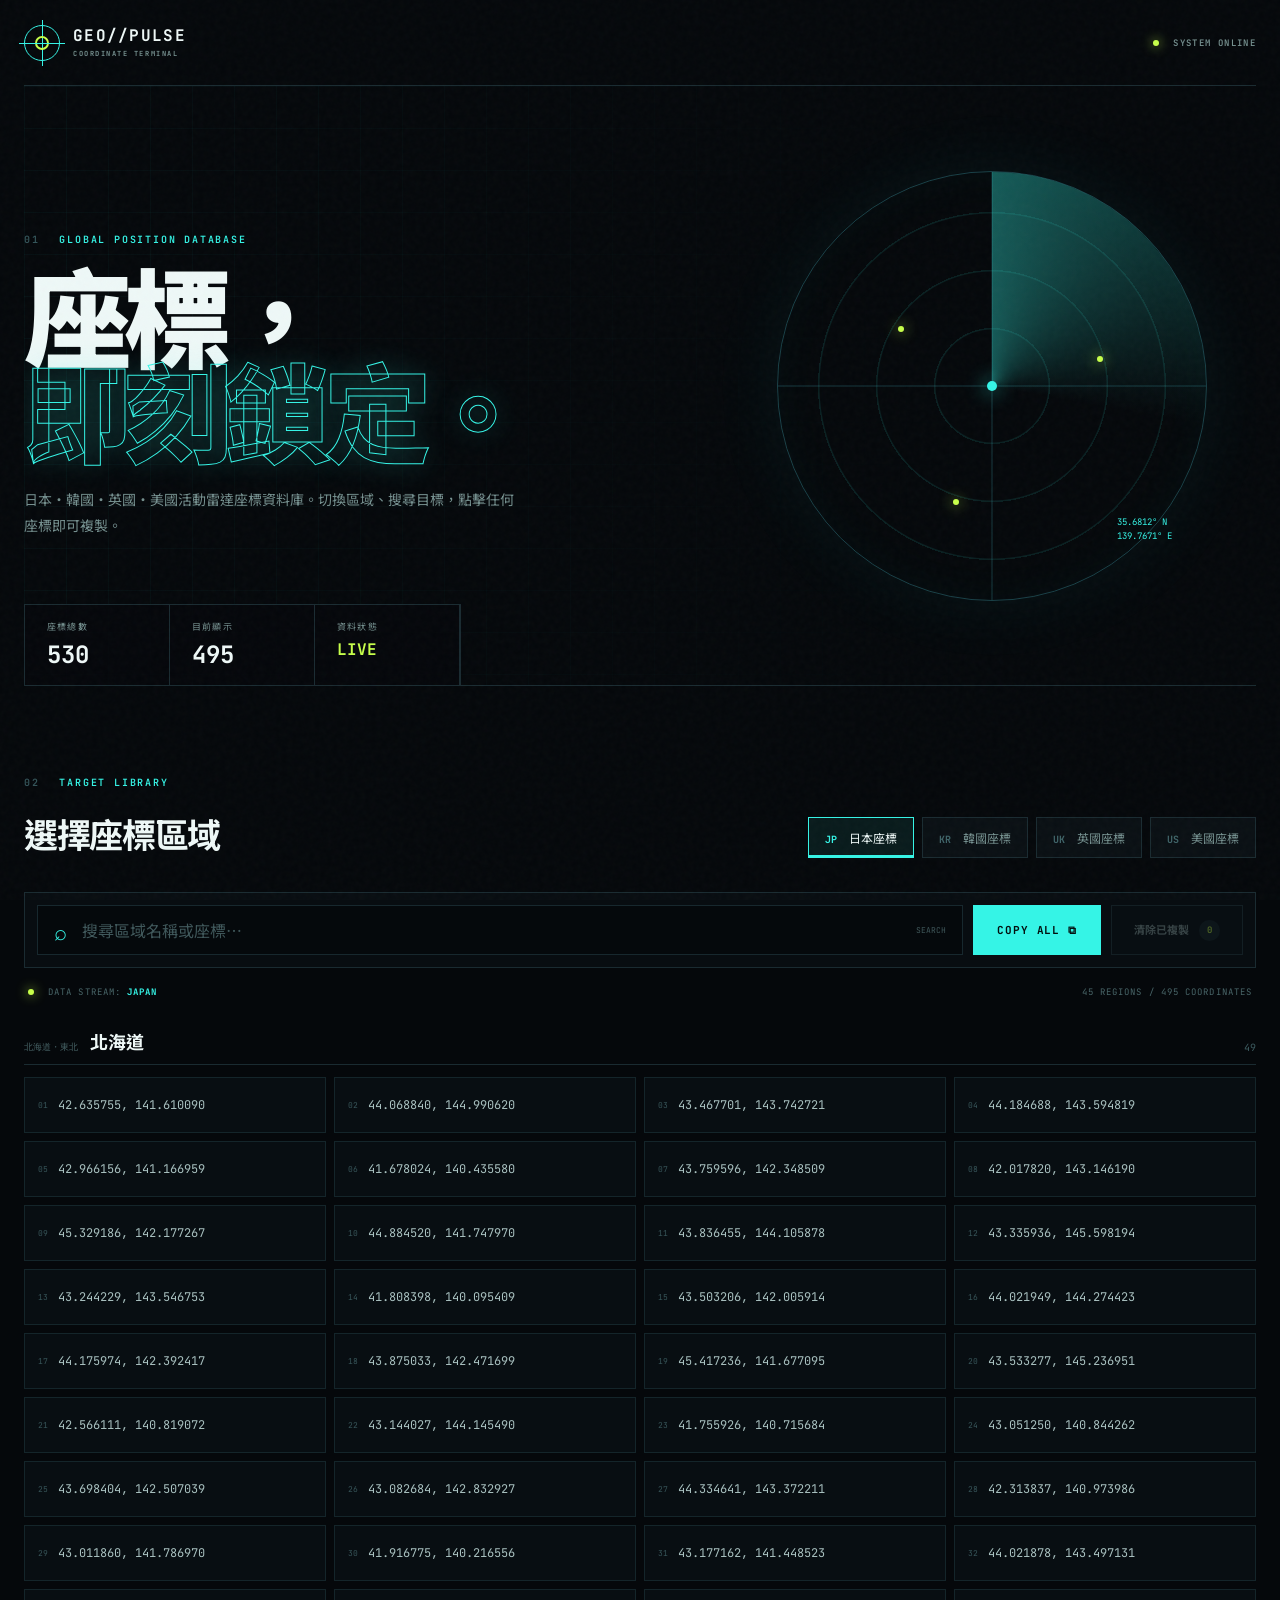
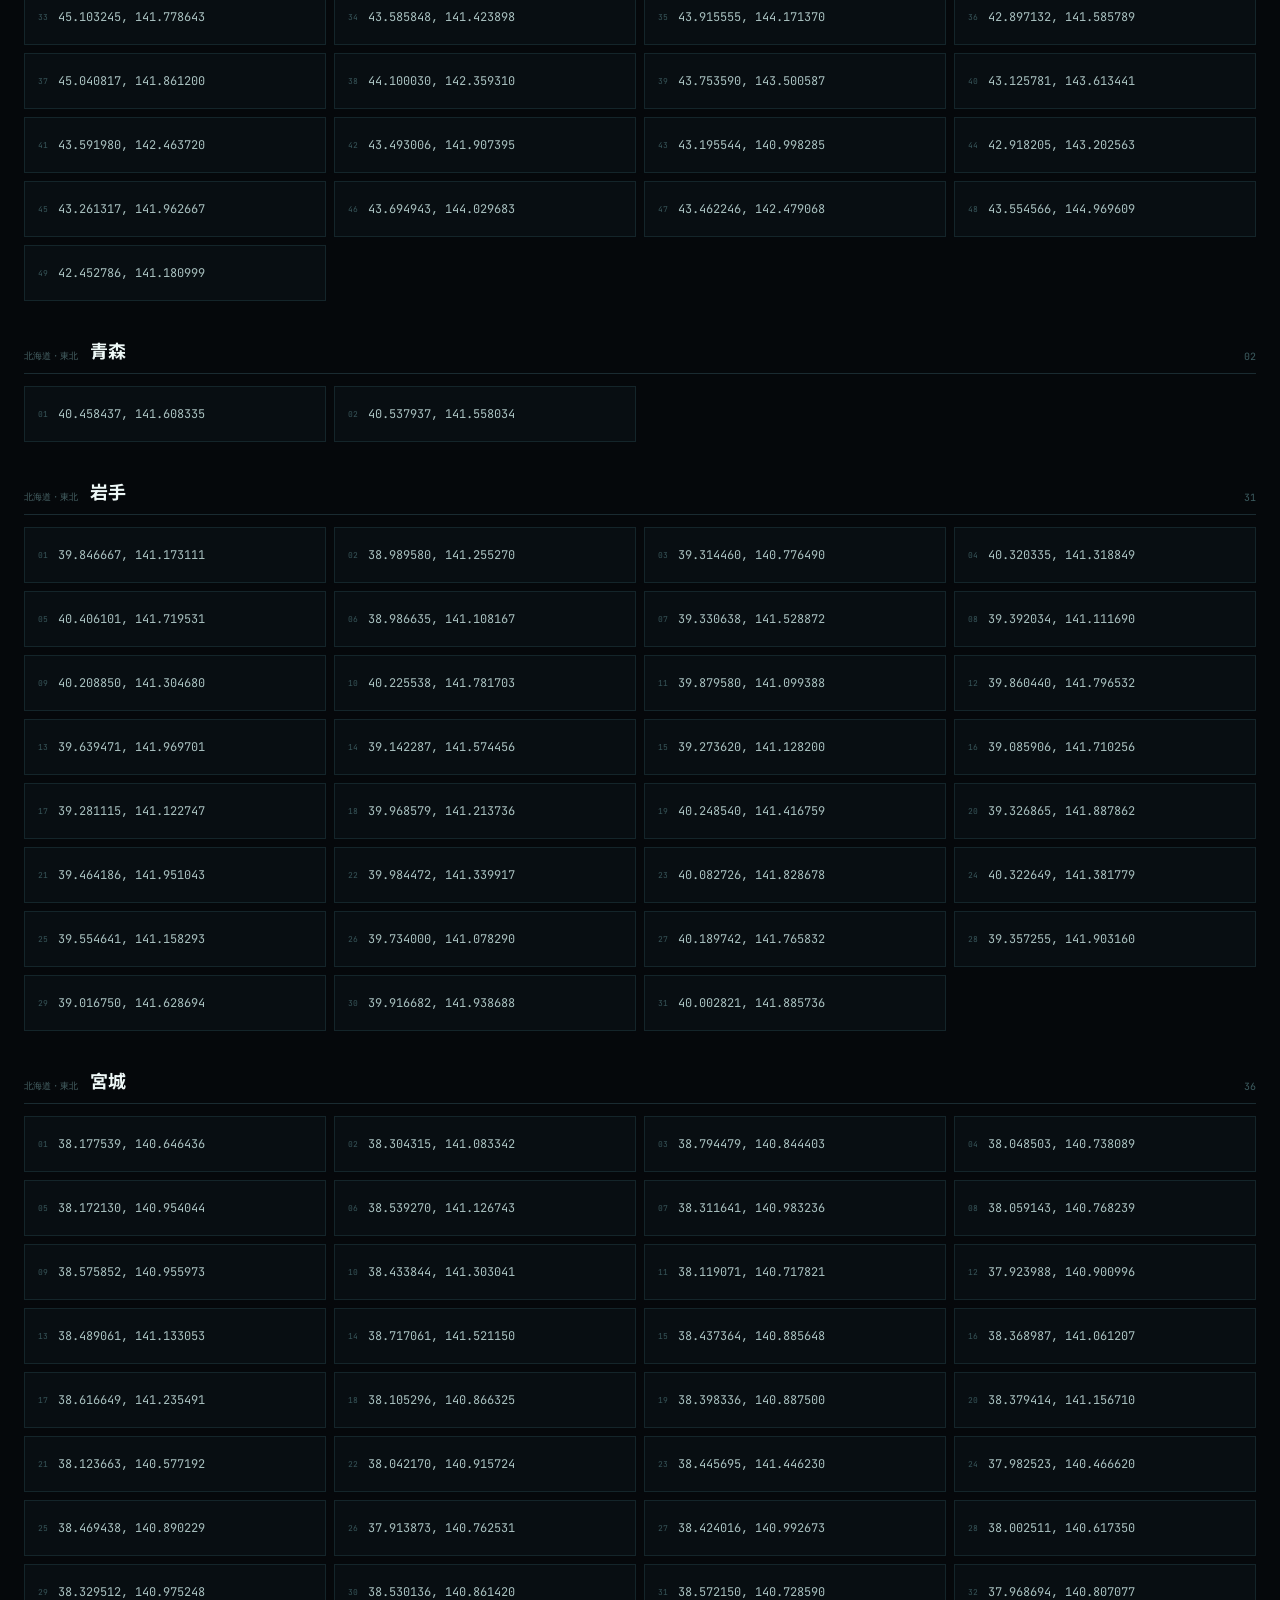
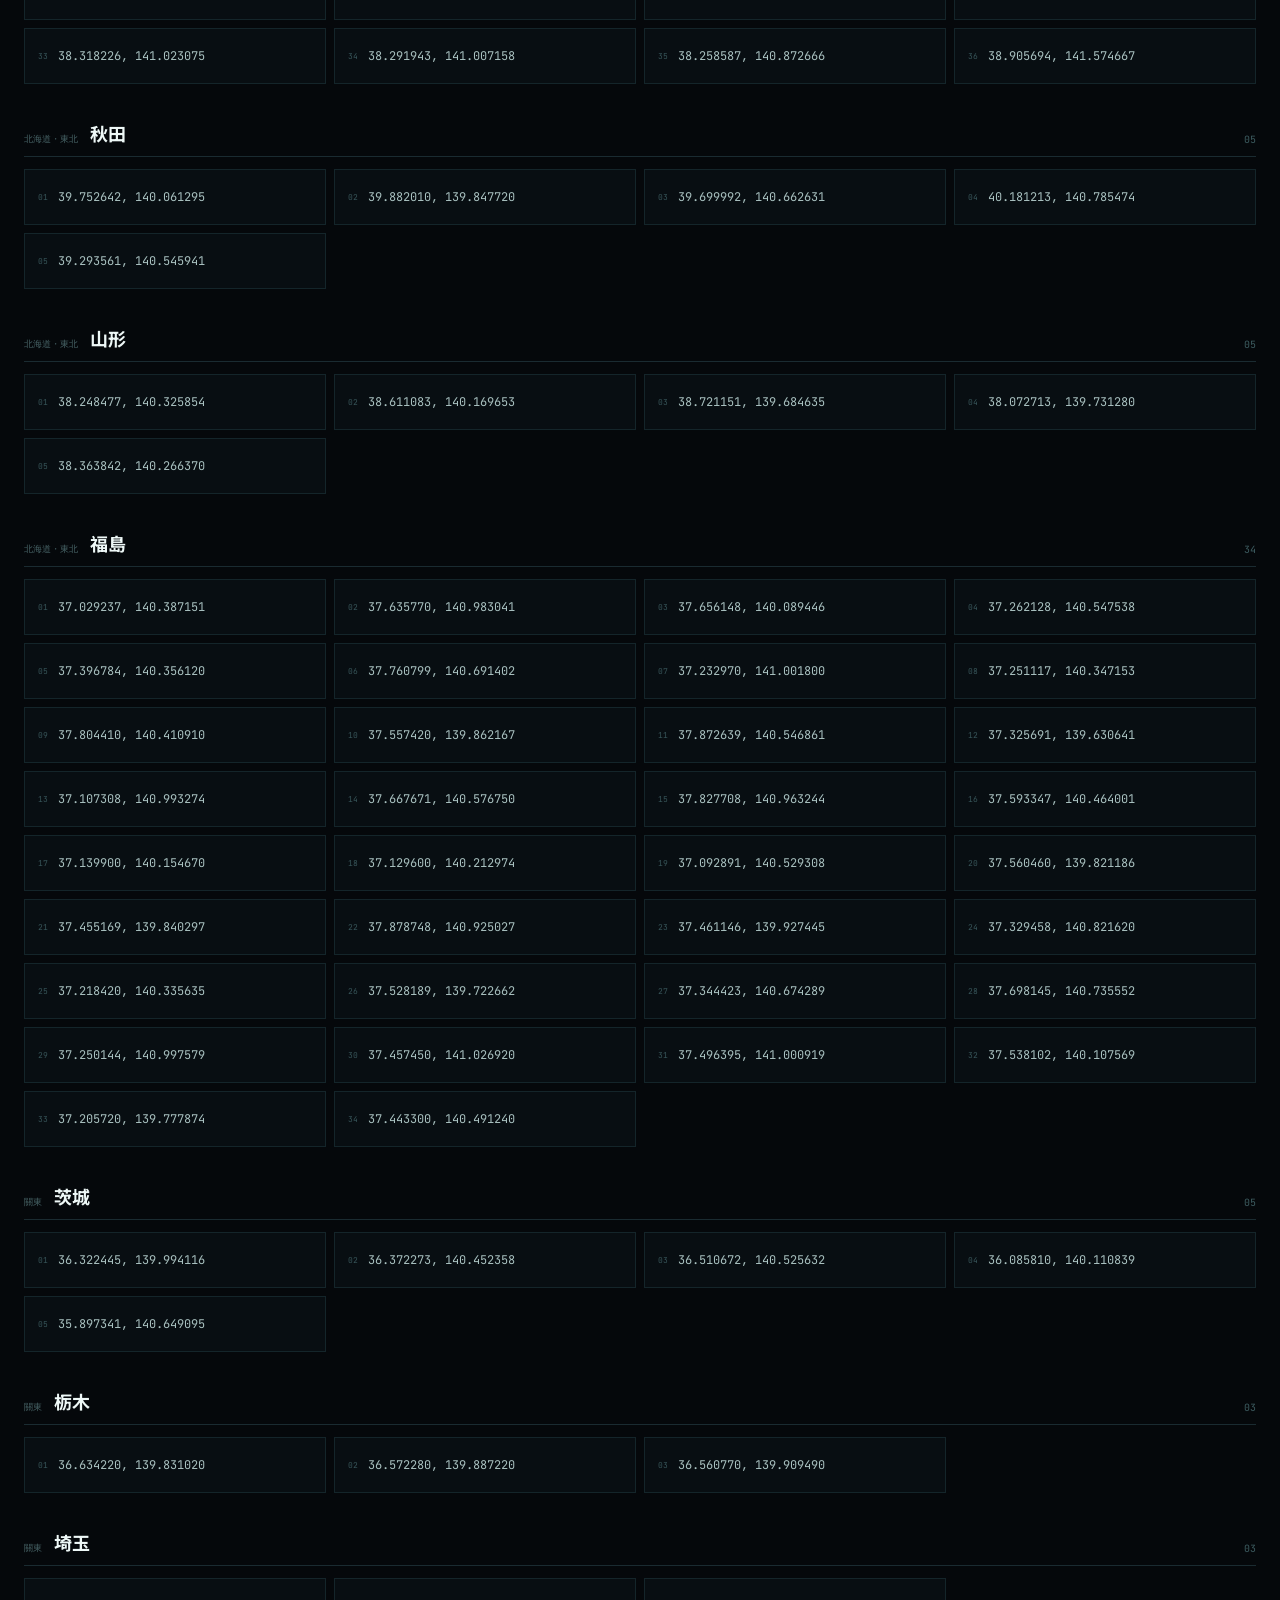
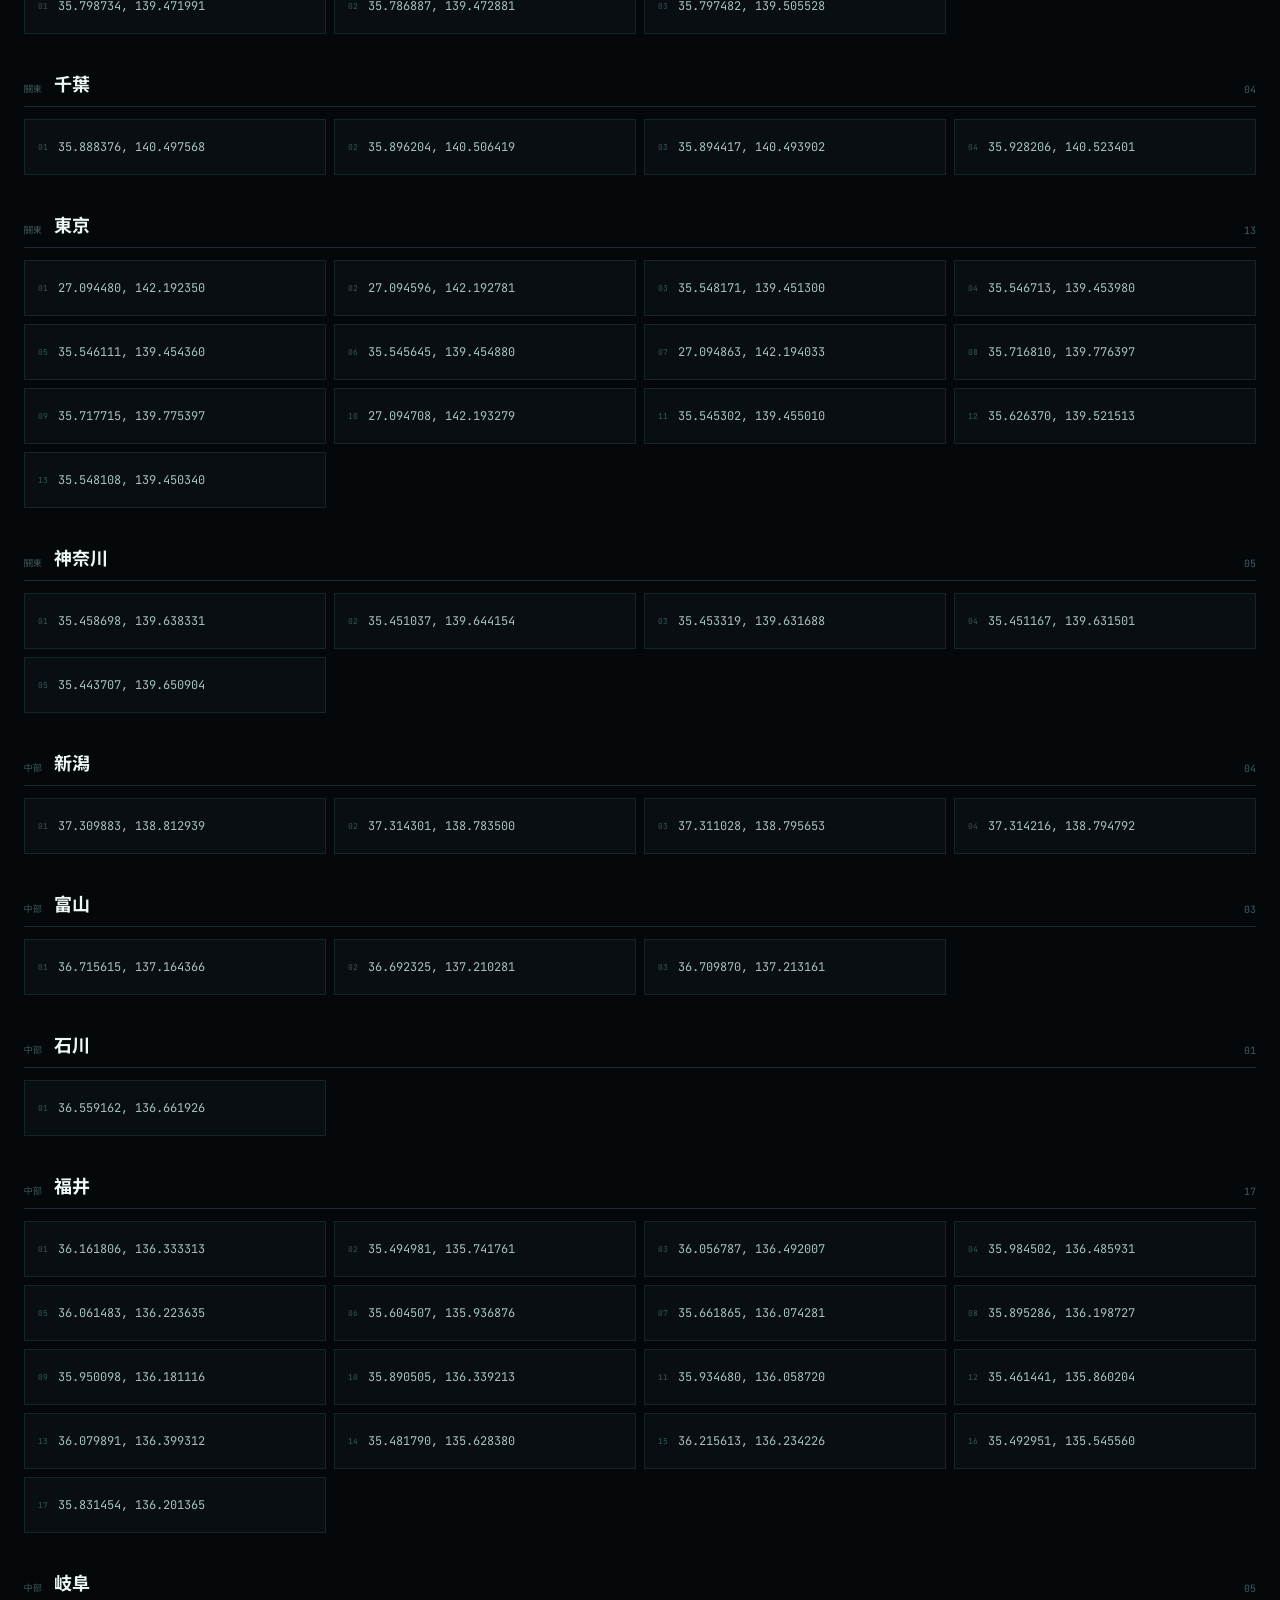
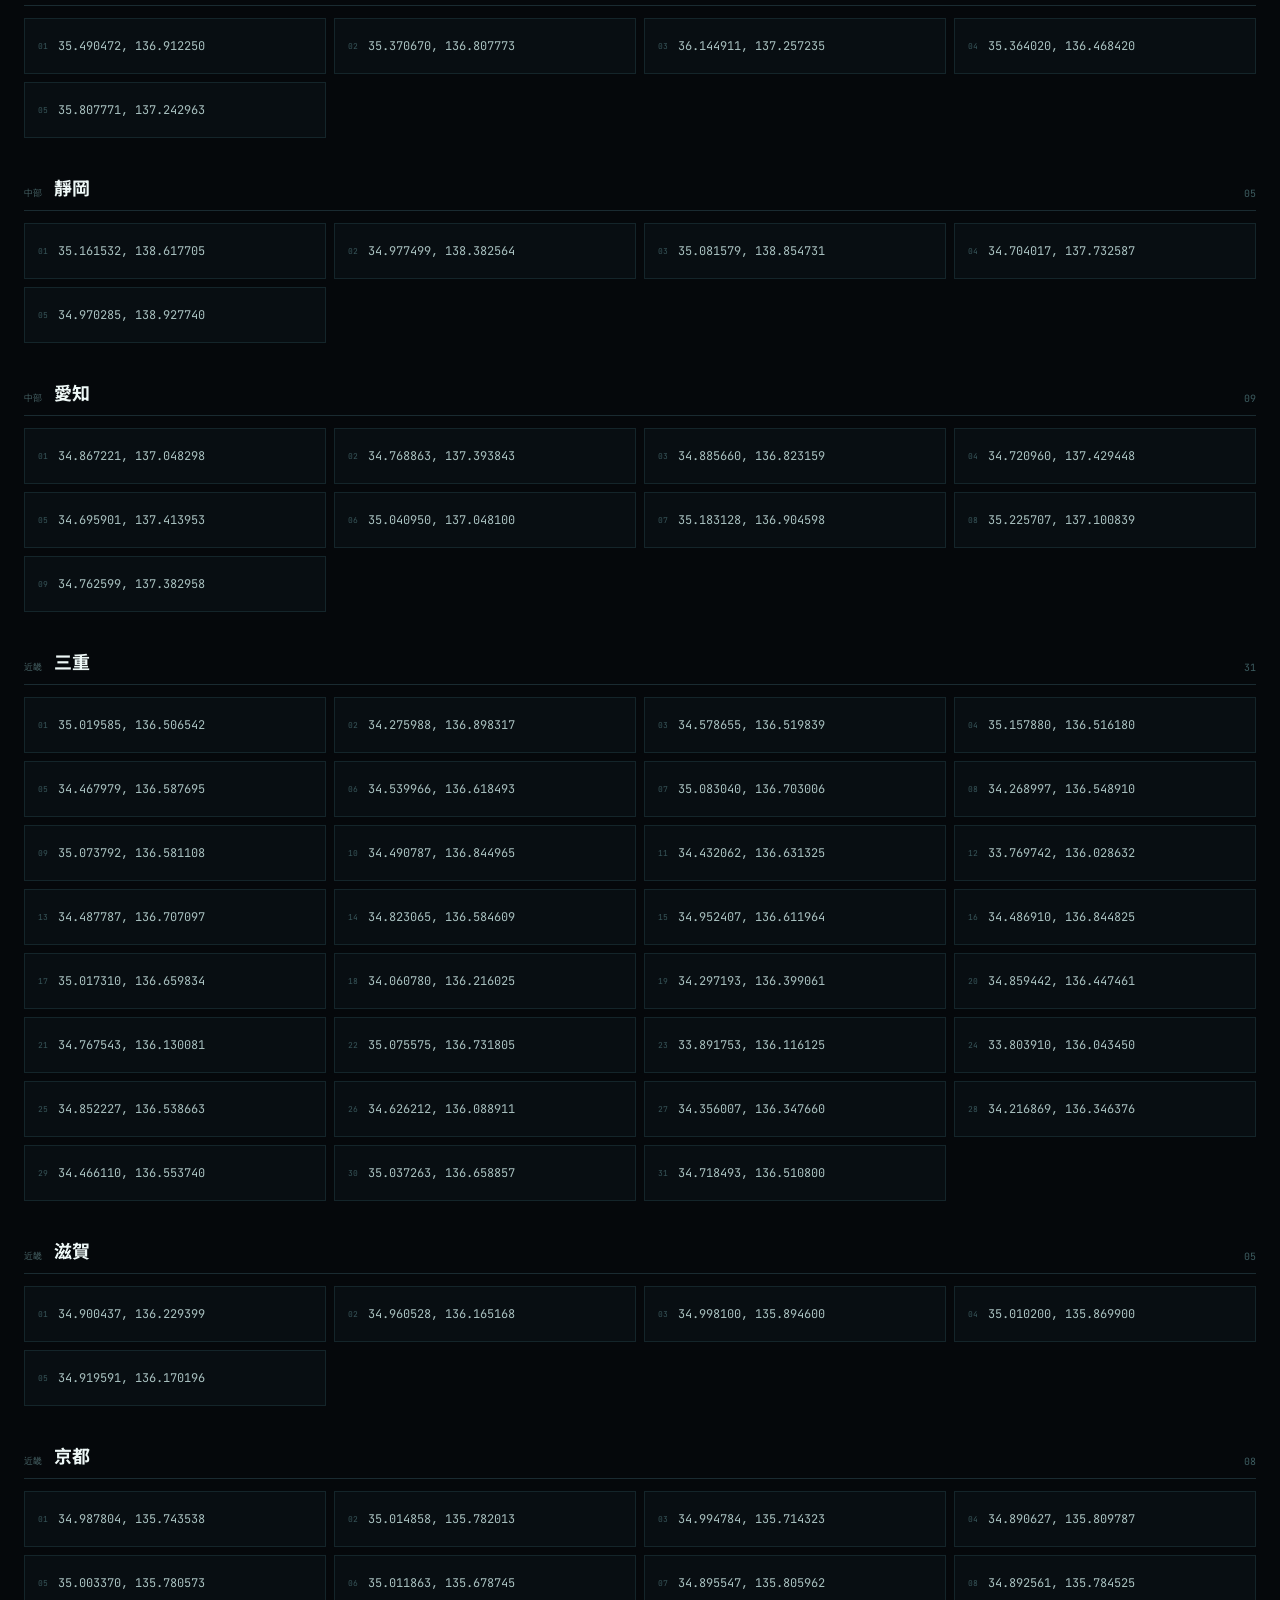
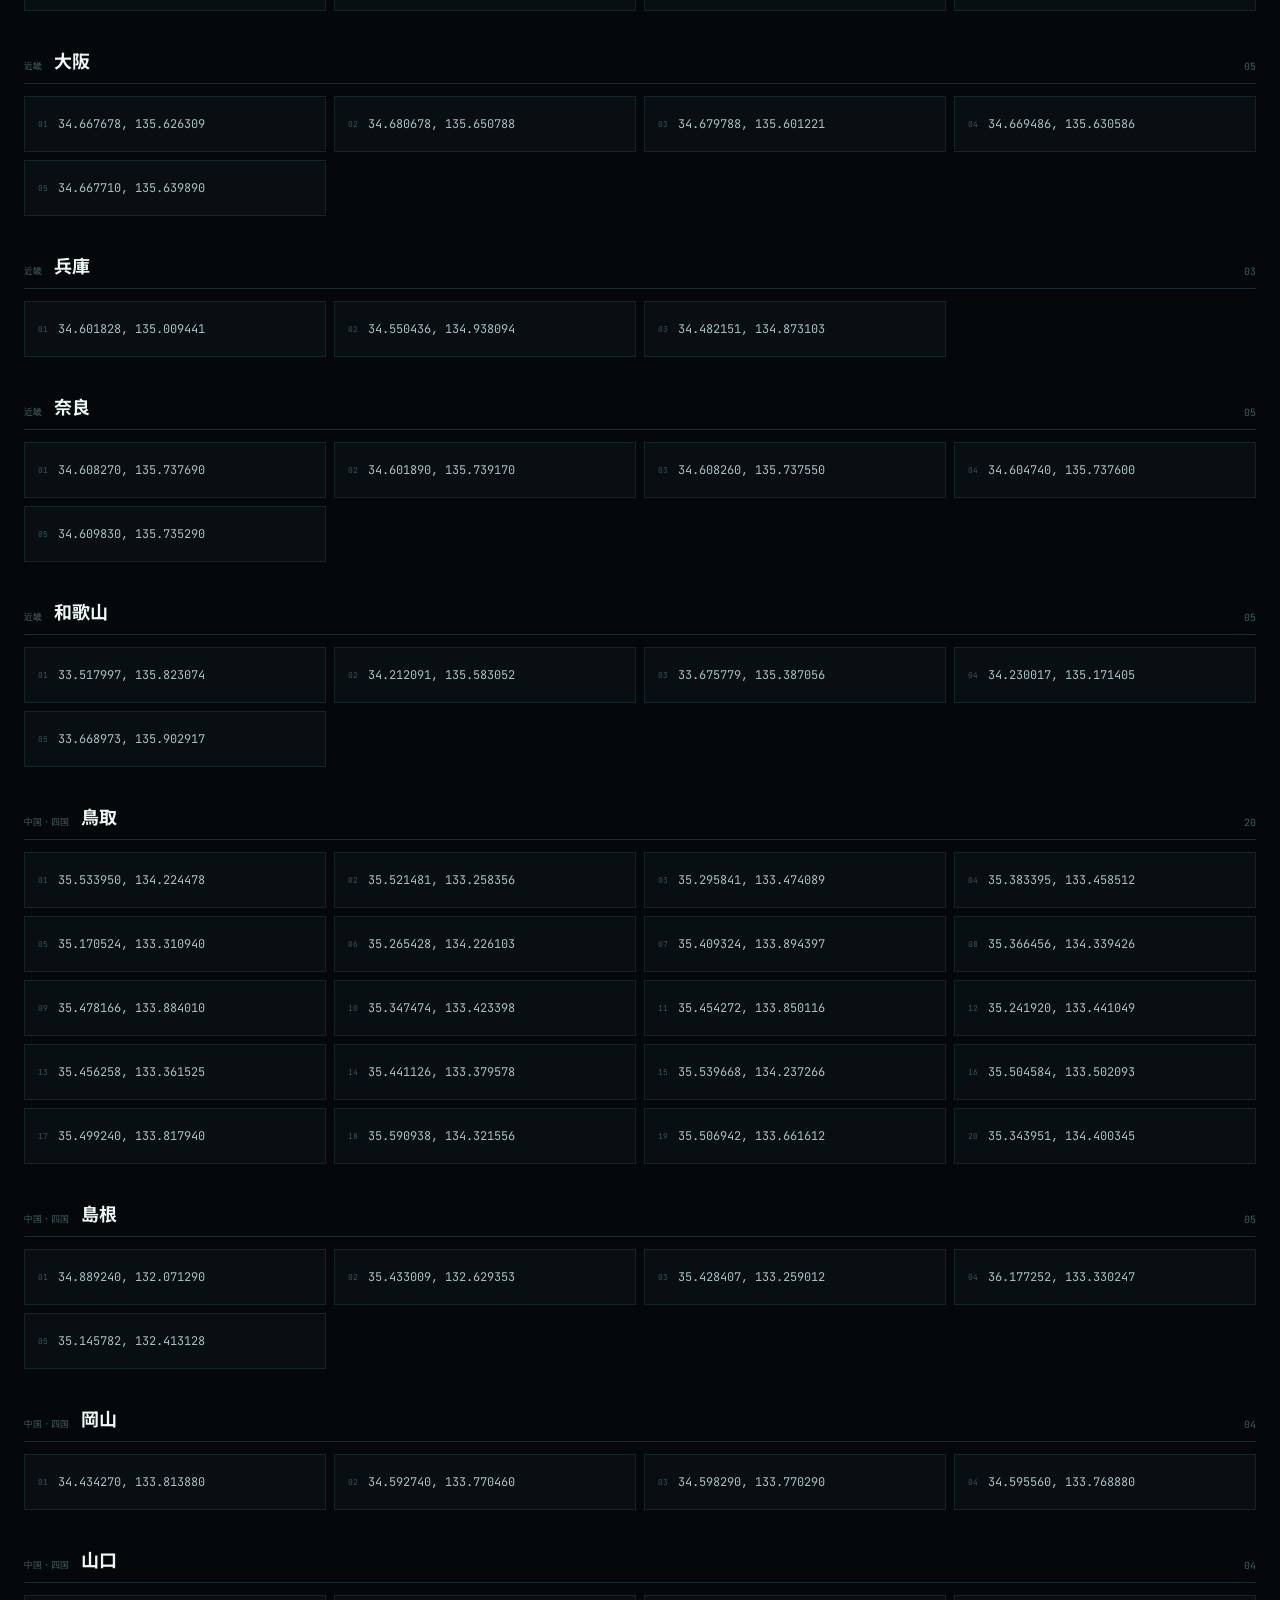
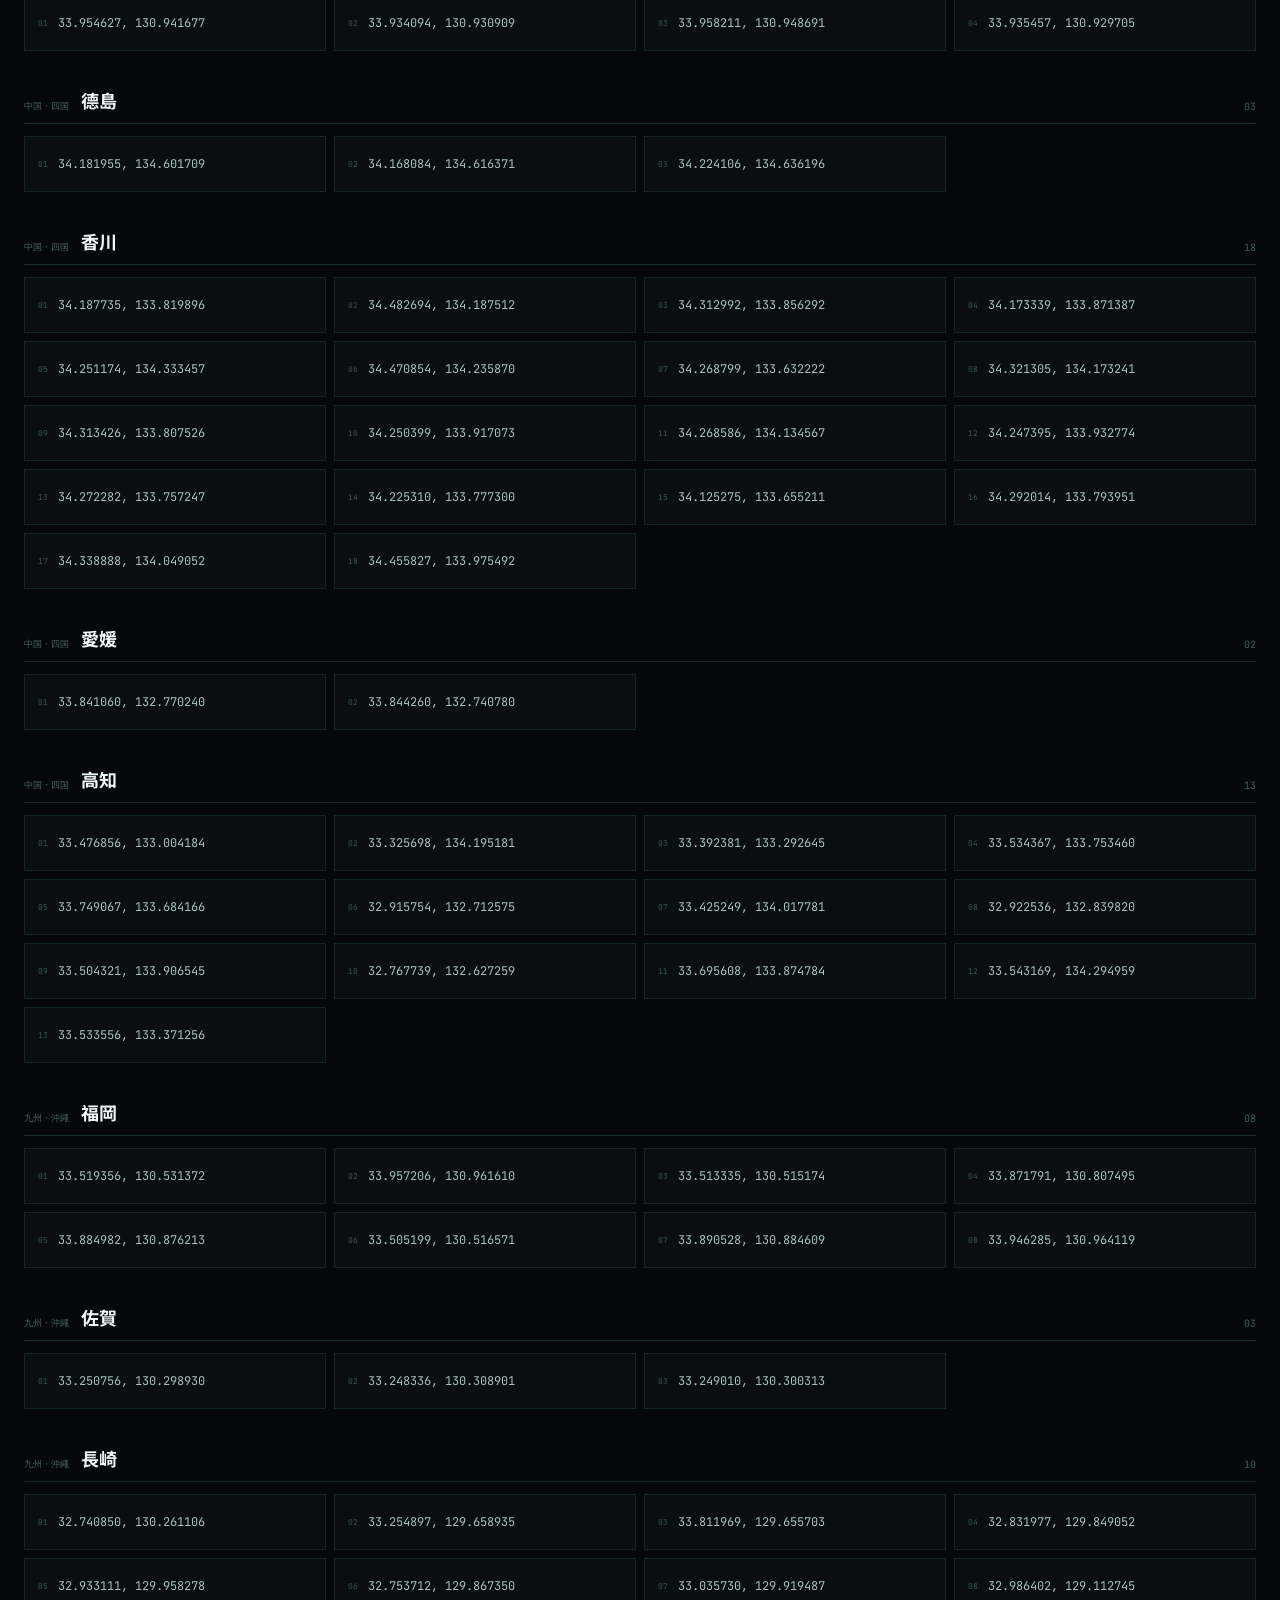
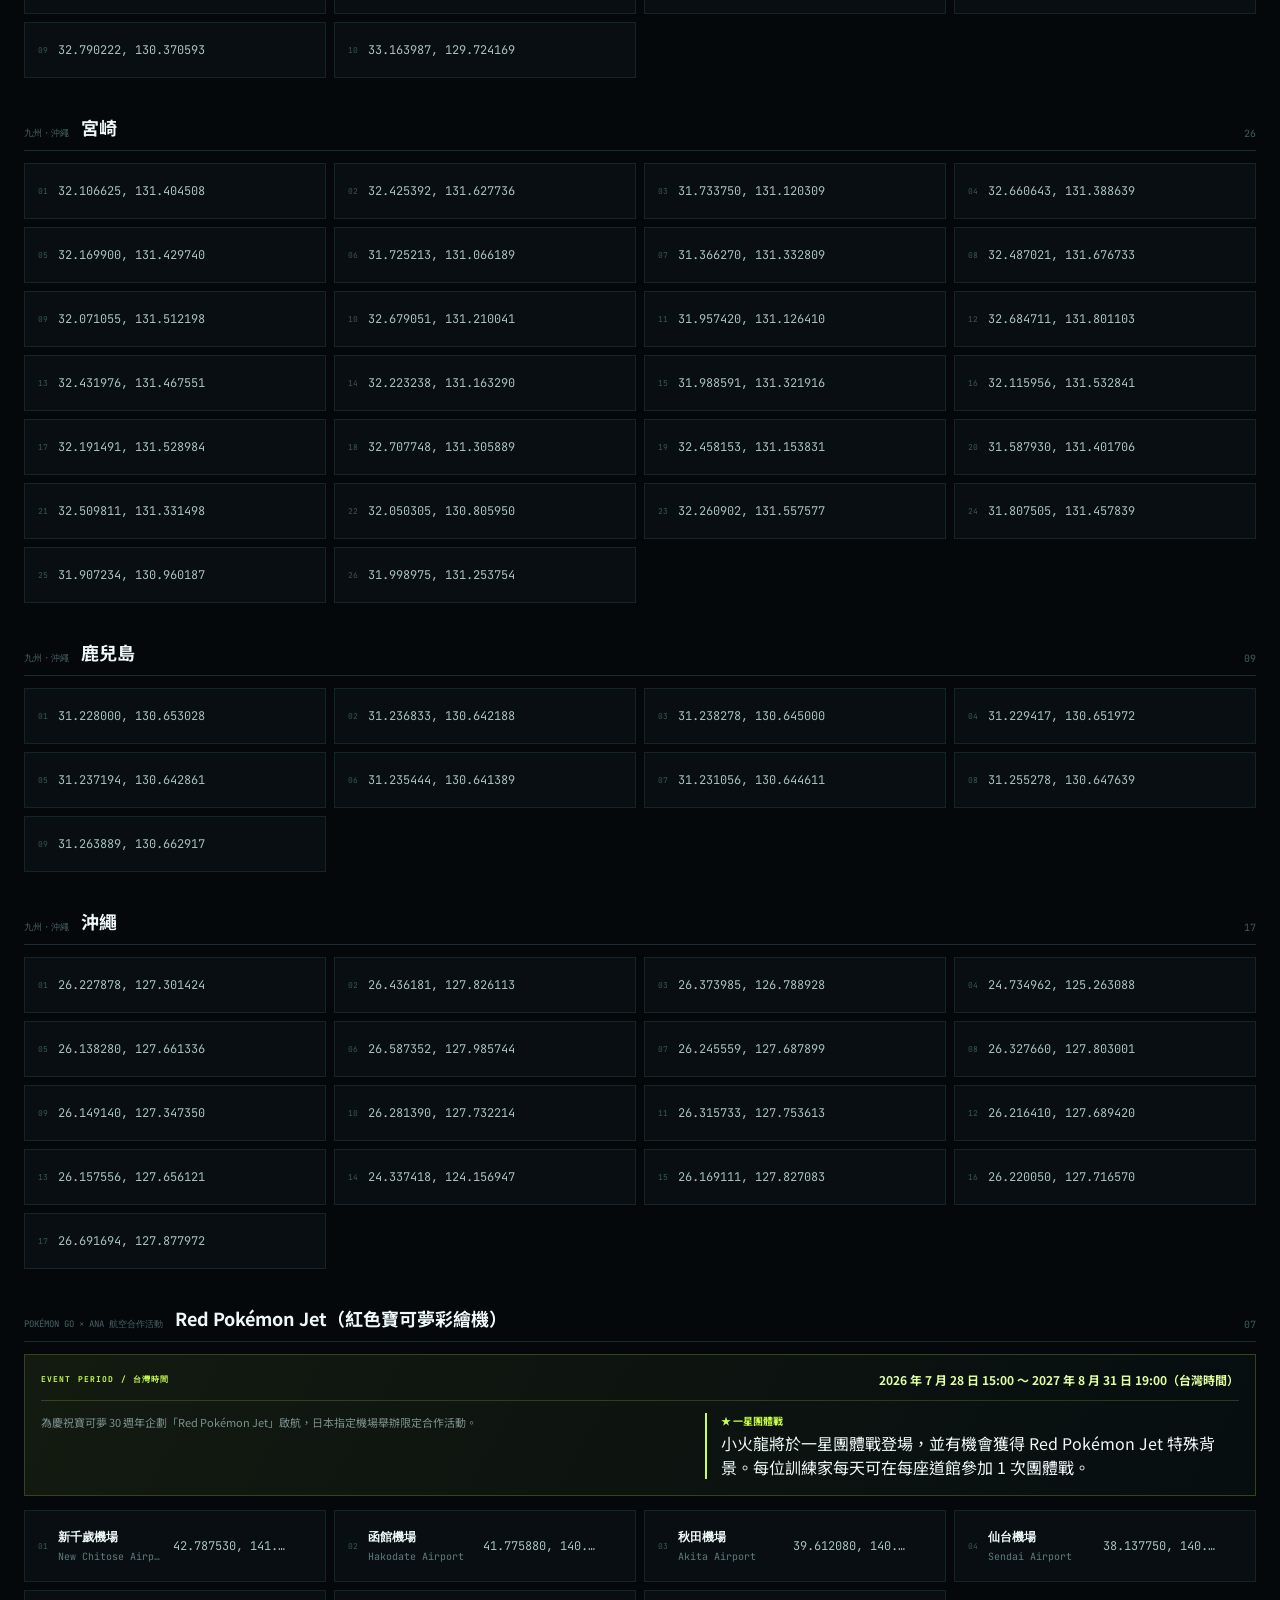
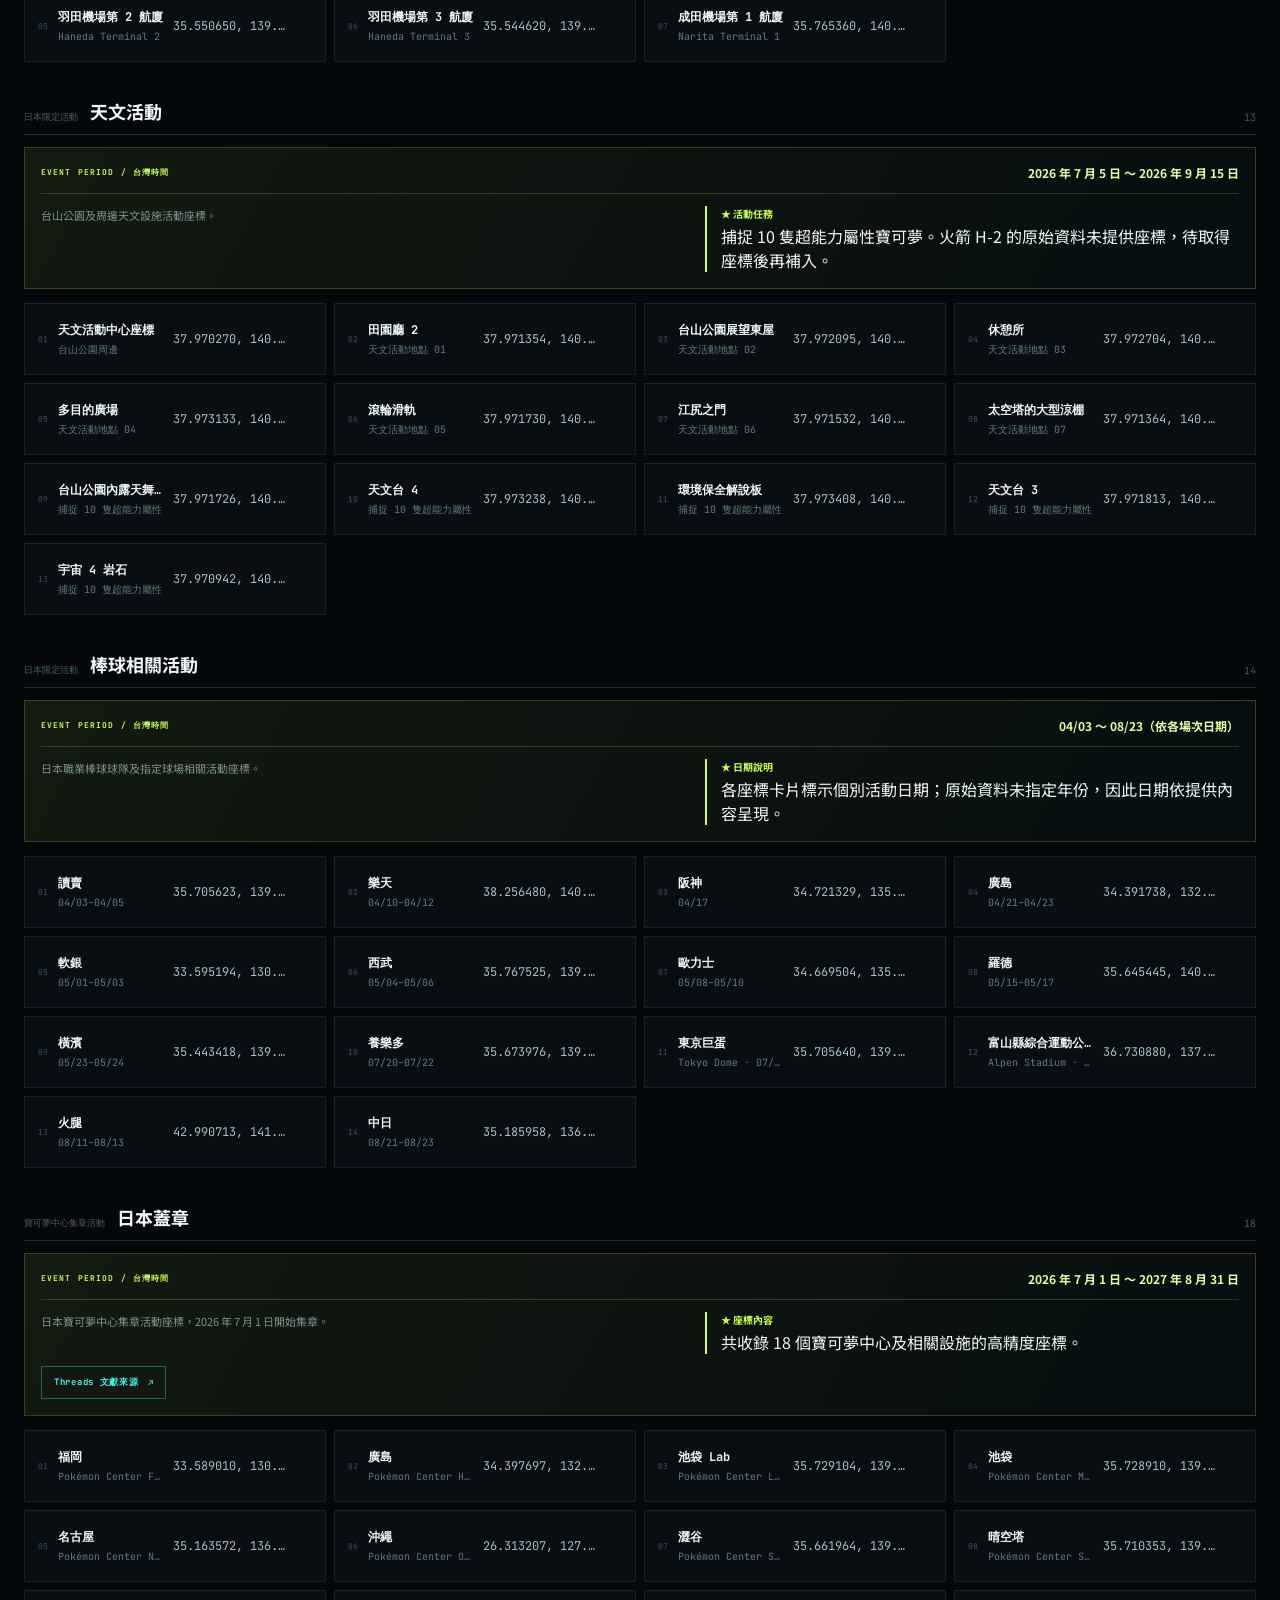
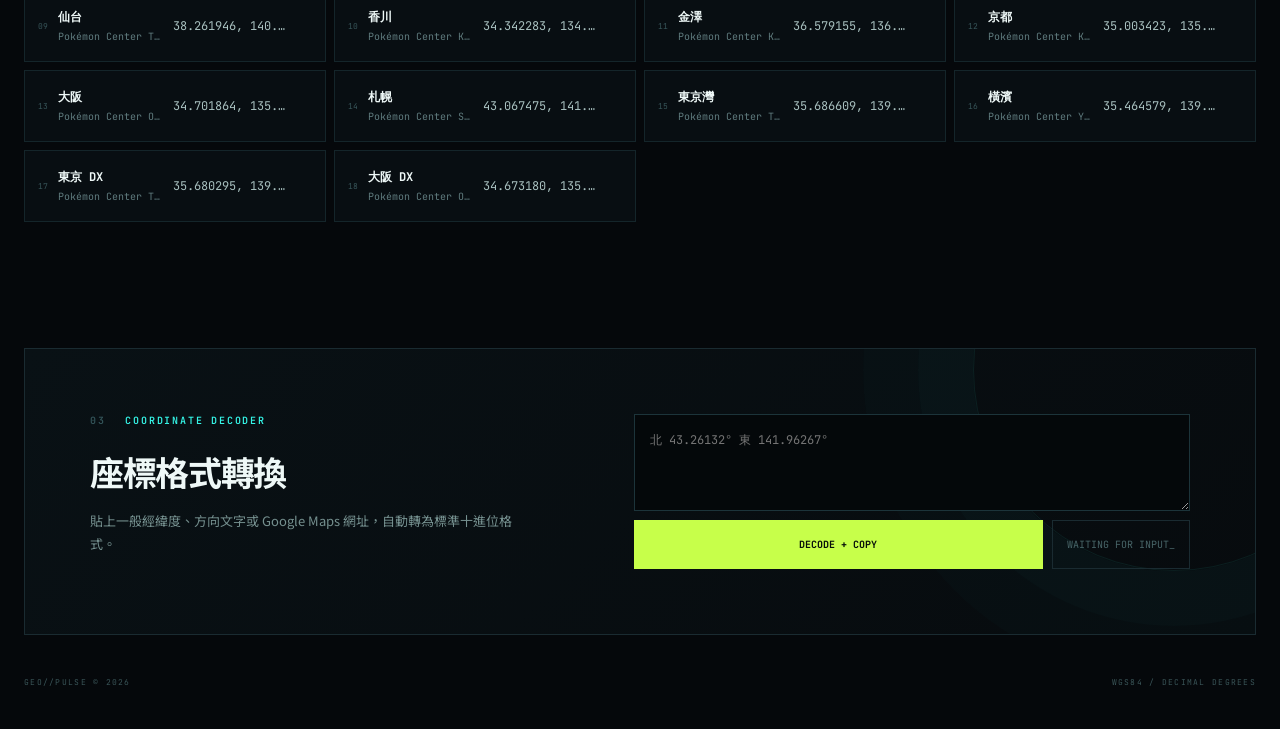
==== commit 7c166702: "Add click history and delete history functionality - Added click history functionality. - Added del" ====
--- a/20260731/index.html
+++ b/20260731/index.html
@@ -60,6 +60,9 @@
           <kbd>SEARCH</kbd>
         </label>
         <button class="copy-all" id="copy-all" type="button">COPY ALL <span>⧉</span></button>
+        <button class="clear-copied" id="clear-copied" type="button" disabled>
+          清除已複製 <span id="copied-count">0</span>
+        </button>
       </div>
 
       <div class="feed-meta">
--- a/20260731/style.css
+++ b/20260731/style.css
@@ -49,7 +49,7 @@
 .country-tab b { margin-right:9px;font:700 10px "JetBrains Mono",monospace;color:#3f6468; }
 .country-tab.active { border-color:var(--cyan);background:rgba(53,244,230,.08);color:var(--text);box-shadow:inset 0 -2px var(--cyan); }
 .country-tab.active b { color:var(--cyan); }
-.control-deck { display:grid;grid-template-columns:1fr auto;gap:10px;padding:12px;border:1px solid var(--line);background:#080d11; }
+.control-deck { display:grid;grid-template-columns:1fr auto auto;gap:10px;padding:12px;border:1px solid var(--line);background:#080d11; }
 .search-box { min-height:50px;display:flex;align-items:center;gap:13px;padding:0 16px;border:1px solid #17282e;background:#05090c; }
 .search-box>span { color:var(--cyan);font-size:22px; }
 .search-box input { flex:1;min-width:0;border:0;outline:0;background:transparent;color:var(--text); }
@@ -58,6 +58,10 @@
 .copy-all { padding:0 24px;border:0;background:var(--cyan);color:#03100f;cursor:pointer;font:700 11px "JetBrains Mono",monospace;letter-spacing:.08em; }
 .copy-all:hover { background:var(--lime); }
 .copy-all:disabled { opacity:.3;cursor:default; }
+.clear-copied { min-width:132px;padding:0 15px;border:1px solid #294148;background:#0a1216;color:#8ca5a4;cursor:pointer;font-size:11px;font-weight:700;transition:.2s; }
+.clear-copied span { display:inline-grid;place-items:center;min-width:21px;height:21px;margin-left:7px;padding:0 5px;border-radius:20px;background:#18282d;color:var(--lime);font:700 9px "JetBrains Mono",monospace; }
+.clear-copied:hover { border-color:#ff5265;color:#ff8d9a;background:rgba(255,82,101,.05); }
+.clear-copied:disabled { opacity:.35;cursor:default; }
 .feed-meta { display:flex;justify-content:space-between;padding:18px 4px 30px;color:#496669;font:9px "JetBrains Mono",monospace;letter-spacing:.12em; }
 .feed-meta p { margin:0; }
 .feed-meta strong { color:var(--cyan); }
@@ -93,11 +97,16 @@
 .coordinate-grid { display:grid;grid-template-columns:repeat(4,1fr);gap:8px; }
 .coordinate-item { min-width:0;min-height:56px;display:grid;grid-template-columns:auto 1fr auto;align-items:center;gap:10px;padding:0 13px;border:1px solid #14252a;background:#080e12;text-align:left;cursor:pointer;transition:.2s;position:relative; }
 .coordinate-item>span { color:#38565a;font:8px "JetBrains Mono",monospace; }
-.coordinate-item strong { overflow:hidden;color:#a8c0bf;font:11px "JetBrains Mono",monospace;white-space:nowrap;text-overflow:ellipsis; }
+.coordinate-item strong { overflow:hidden;color:#a8c0bf;font:12px "JetBrains Mono",monospace;white-space:nowrap;text-overflow:ellipsis; }
 .coordinate-item i { color:var(--cyan);font-style:normal;opacity:0; }
 .coordinate-item:hover,.coordinate-item:focus-visible { outline:0;border-color:var(--cyan);background:rgba(53,244,230,.07);transform:translateY(-2px);box-shadow:0 8px 25px rgba(0,0,0,.3); }
 .coordinate-item:hover strong { color:white; }
 .coordinate-item:hover i { opacity:1; }
+.coordinate-item .copied-label { display:none;position:absolute;right:8px;bottom:5px;color:var(--lime);font:700 8px "JetBrains Mono",monospace;font-style:normal;letter-spacing:.04em; }
+.coordinate-item.visited { border-color:rgba(199,255,74,.5);background:linear-gradient(105deg,rgba(199,255,74,.075),rgba(53,244,230,.02));box-shadow:inset 3px 0 var(--lime); }
+.coordinate-item.visited .copied-label { display:block; }
+.coordinate-item.visited strong { color:#e4ffac; }
+.coordinate-item.visited:hover,.coordinate-item.visited:focus-visible { border-color:var(--lime);background:rgba(199,255,74,.11);box-shadow:0 8px 28px rgba(199,255,74,.09),inset 3px 0 var(--lime); }
 .coordinate-item.expired .expired-label { display:none;position:absolute;right:8px;top:6px;color:#ff5265;font:700 7px "JetBrains Mono",monospace;letter-spacing:.08em; }
 .coordinate-item.expired:hover,.coordinate-item.expired:focus-visible,.coordinate-item.expired.selected { border-color:#ff4057;background:rgba(255,64,87,.075);box-shadow:0 8px 28px rgba(255,35,65,.13),inset 0 0 22px rgba(255,35,65,.035); }
 .coordinate-item.expired:hover strong,.coordinate-item.expired:focus-visible strong,.coordinate-item.expired.selected strong { color:#ff9ca8; }
@@ -105,8 +114,8 @@
 .coordinate-item.expired:hover .expired-label,.coordinate-item.expired:focus-visible .expired-label,.coordinate-item.expired.selected .expired-label { display:block; }
 .coordinate-item.has-label { min-height:72px;grid-template-columns:auto minmax(105px,1fr) auto auto; }
 .coordinate-label { min-width:0;display:grid;gap:4px; }
-.coordinate-label b { overflow:hidden;color:var(--text);font-size:10px;white-space:nowrap;text-overflow:ellipsis; }
-.coordinate-label small { overflow:hidden;color:#526c6f;font-size:8px;white-space:nowrap;text-overflow:ellipsis; }
+.coordinate-label b { overflow:hidden;color:var(--text);font-size:12px;white-space:nowrap;text-overflow:ellipsis; }
+.coordinate-label small { overflow:hidden;color:#607c7f;font-size:10px;white-space:nowrap;text-overflow:ellipsis; }
 .empty { padding:80px;text-align:center;border:1px dashed #244147; }
 .empty>span { color:#37585c;font:9px "JetBrains Mono",monospace;letter-spacing:.3em; }
 .empty h2 { margin:14px 0; }
@@ -134,5 +143,5 @@
 
 @keyframes rotate { to{transform:rotate(360deg)} } @keyframes pulse{50%{opacity:.3}}
 @media(max-width:900px){.hero{grid-template-columns:1fr;min-height:760px}.radar{position:absolute;right:-80px;top:130px;width:420px;opacity:.55}.hero-copy{align-self:start;margin-top:100px}.coordinate-grid{grid-template-columns:repeat(2,1fr)}.converter{grid-template-columns:1fr;gap:30px}.terminal-head{align-items:flex-start;flex-direction:column;gap:24px}}
-@media(max-width:560px){.topbar,main,footer{width:min(100% - 28px,1240px)}.topbar{height:72px}.system-state{display:none}.hero{min-height:630px}.hero-copy{margin-top:70px}h1{font-size:62px}.hero-note{max-width:320px}.radar{width:330px;right:-155px;top:190px}.stats{width:100%}.stats div{flex:1;min-width:0;padding:12px}.stats strong{font-size:18px}.terminal{padding:65px 0}.country-tabs{width:100%;overflow-x:auto}.country-tab{flex:1;min-width:max-content}.control-deck{grid-template-columns:1fr}.copy-all{min-height:45px}.feed-meta{gap:15px}.country-event-banner{grid-template-columns:auto 1fr;padding:14px}.event-signal{width:48px;height:48px}.country-event-period{grid-column:1/-1;min-width:0;padding:12px 0 0;border-left:0;border-top:1px solid rgba(199,255,74,.18)}.country-event-banner>p{grid-column:1/-1}.coordinate-grid{grid-template-columns:1fr}.coordinate-item.has-label{grid-template-columns:auto 1fr}.coordinate-item.has-label>strong{grid-column:2}.coordinate-item.has-label>i{display:none}.event-info{grid-template-columns:1fr}.event-period{align-items:flex-start;flex-direction:column;gap:6px}.event-info .raid-note{padding:10px 0 0;border-left:0;border-top:1px solid rgba(199,255,74,.18)}.converter{padding:30px 20px}.converter form{grid-template-columns:1fr}.converter form button{min-height:44px}.converter output{min-width:0;overflow:hidden}.toast{left:14px;right:14px;bottom:14px}}
+@media(max-width:560px){.topbar,main,footer{width:min(100% - 28px,1240px)}.topbar{height:72px}.system-state{display:none}.hero{min-height:630px}.hero-copy{margin-top:70px}h1{font-size:62px}.hero-note{max-width:320px;font-size:15px}.radar{width:330px;right:-155px;top:190px}.stats{width:100%}.stats div{flex:1;min-width:0;padding:12px}.stats span{font-size:10px}.stats strong{font-size:20px}.terminal{padding:65px 0}.terminal-head h2{font-size:32px}.country-tabs{width:100%;overflow-x:auto}.country-tab{flex:1;min-width:max-content;font-size:12px}.control-deck{grid-template-columns:1fr 1fr}.search-box{grid-column:1/-1}.copy-all,.clear-copied{min-width:0;min-height:48px;padding:0 10px;font-size:11px}.feed-meta{gap:15px;font-size:10px}.country-event-banner{grid-template-columns:auto 1fr;padding:14px}.event-signal{width:48px;height:48px}.country-event-period{grid-column:1/-1;min-width:0;padding:12px 0 0;border-left:0;border-top:1px solid rgba(199,255,74,.18)}.country-event-banner>p{grid-column:1/-1;font-size:13px}.coordinate-grid{grid-template-columns:1fr}.region-block h3{font-size:21px}.region-block>header span{font-size:10px}.coordinate-item{min-height:82px;padding:8px 14px}.coordinate-item.has-label{grid-template-columns:auto 1fr}.coordinate-item.has-label>strong{grid-column:2;font-size:13px}.coordinate-item.has-label>i{display:none}.coordinate-label b{font-size:14px}.coordinate-label small{font-size:11px}.coordinate-item .copied-label{font-size:9px}.event-info{grid-template-columns:1fr}.event-info p{font-size:13px}.event-period{align-items:flex-start;flex-direction:column;gap:6px}.event-period strong{font-size:14px}.event-info .raid-note{padding:10px 0 0;border-left:0;border-top:1px solid rgba(199,255,74,.18);font-size:13px}.converter{padding:30px 20px}.converter>div>p:last-child{font-size:14px}.converter form{grid-template-columns:1fr}.converter form button{min-height:48px}.converter textarea{font-size:14px}.converter output{min-width:0;overflow:hidden;font-size:12px}.toast{left:14px;right:14px;bottom:14px}}
 @media(prefers-reduced-motion:reduce){*{animation:none!important;transition:none!important;scroll-behavior:auto!important}}
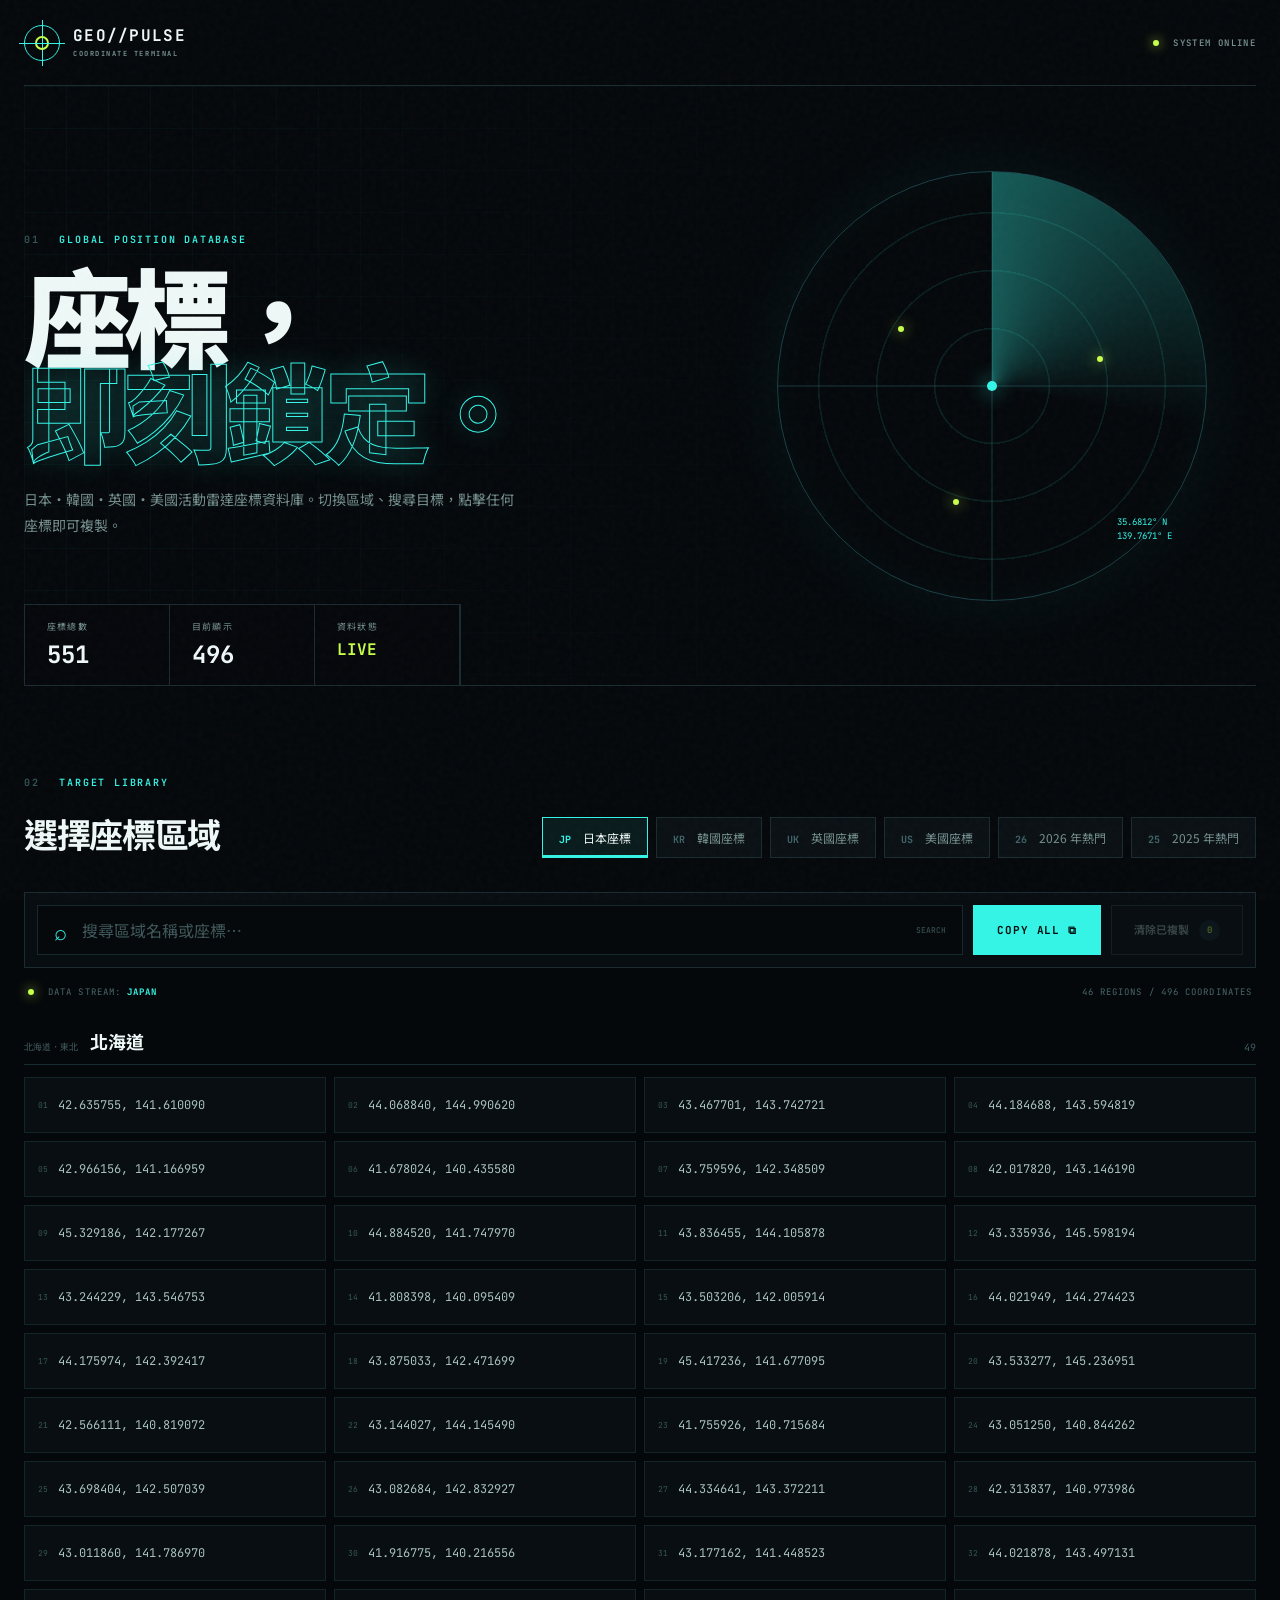
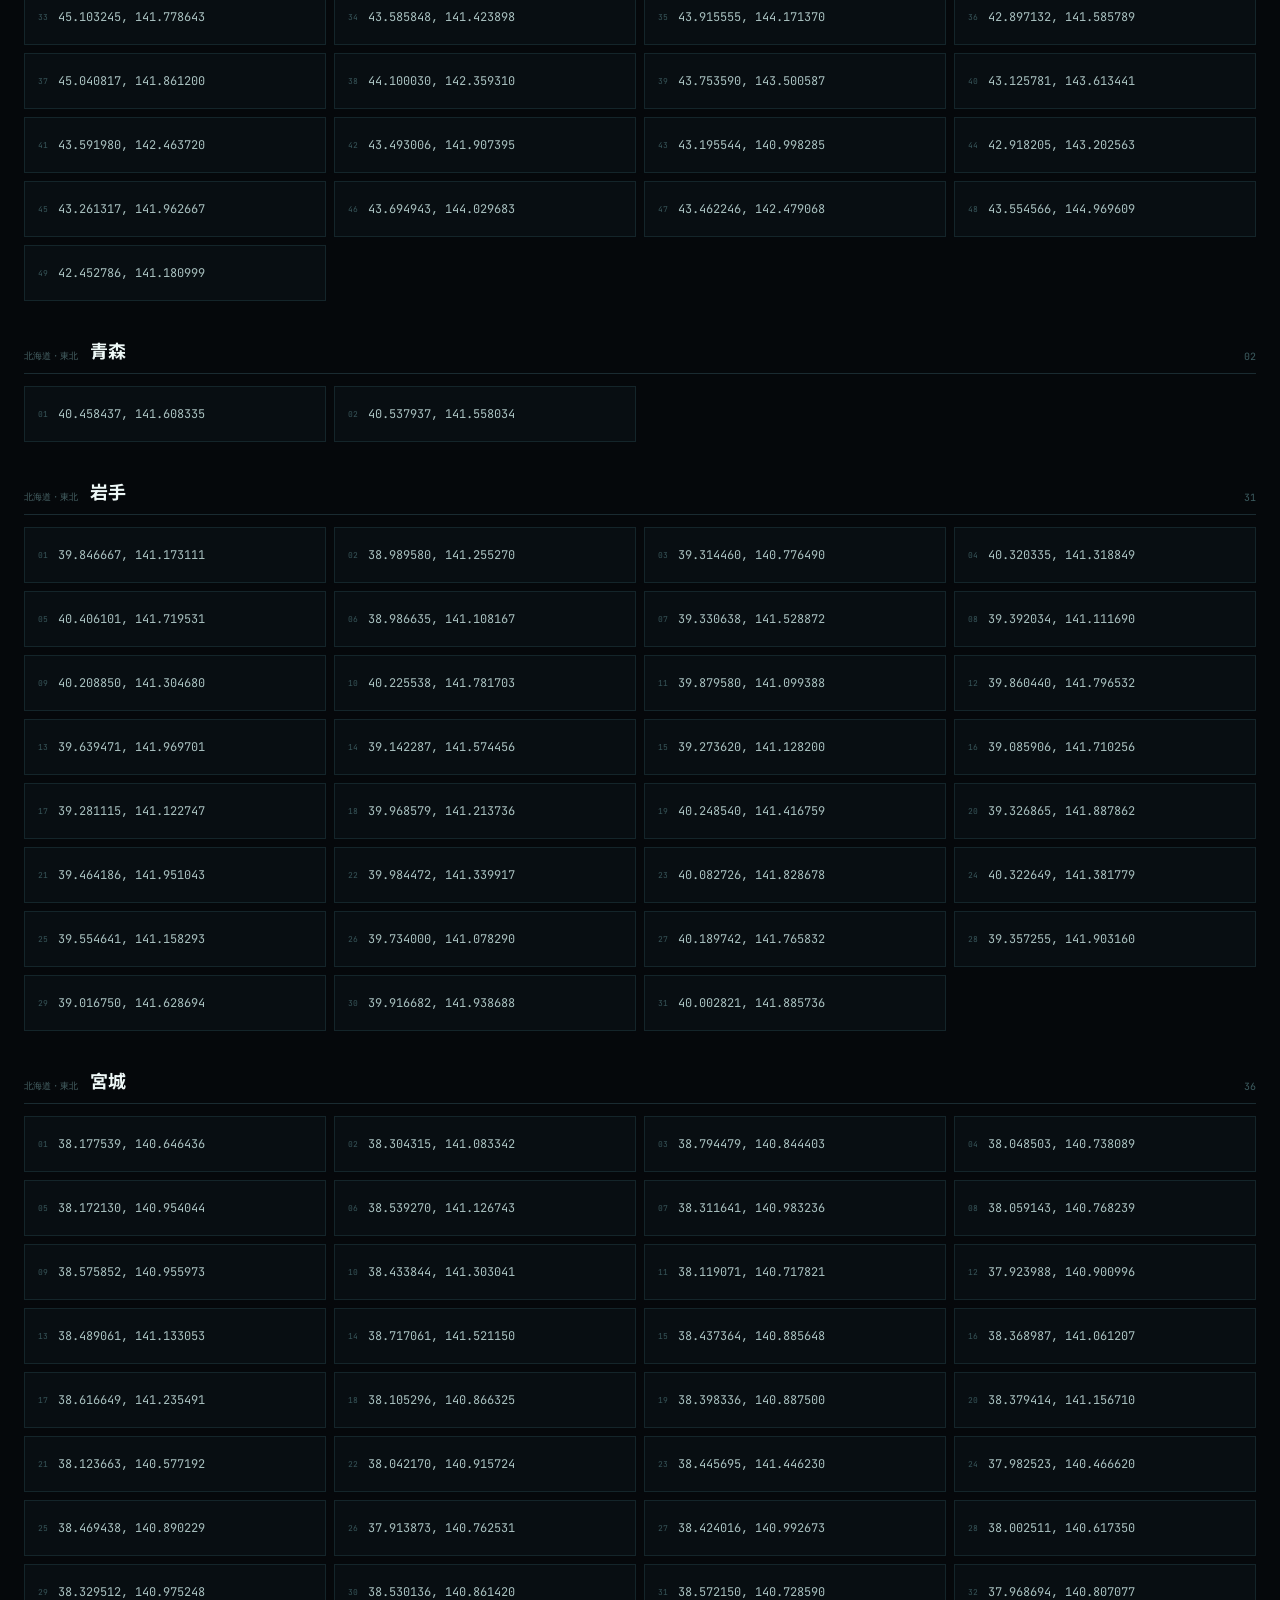
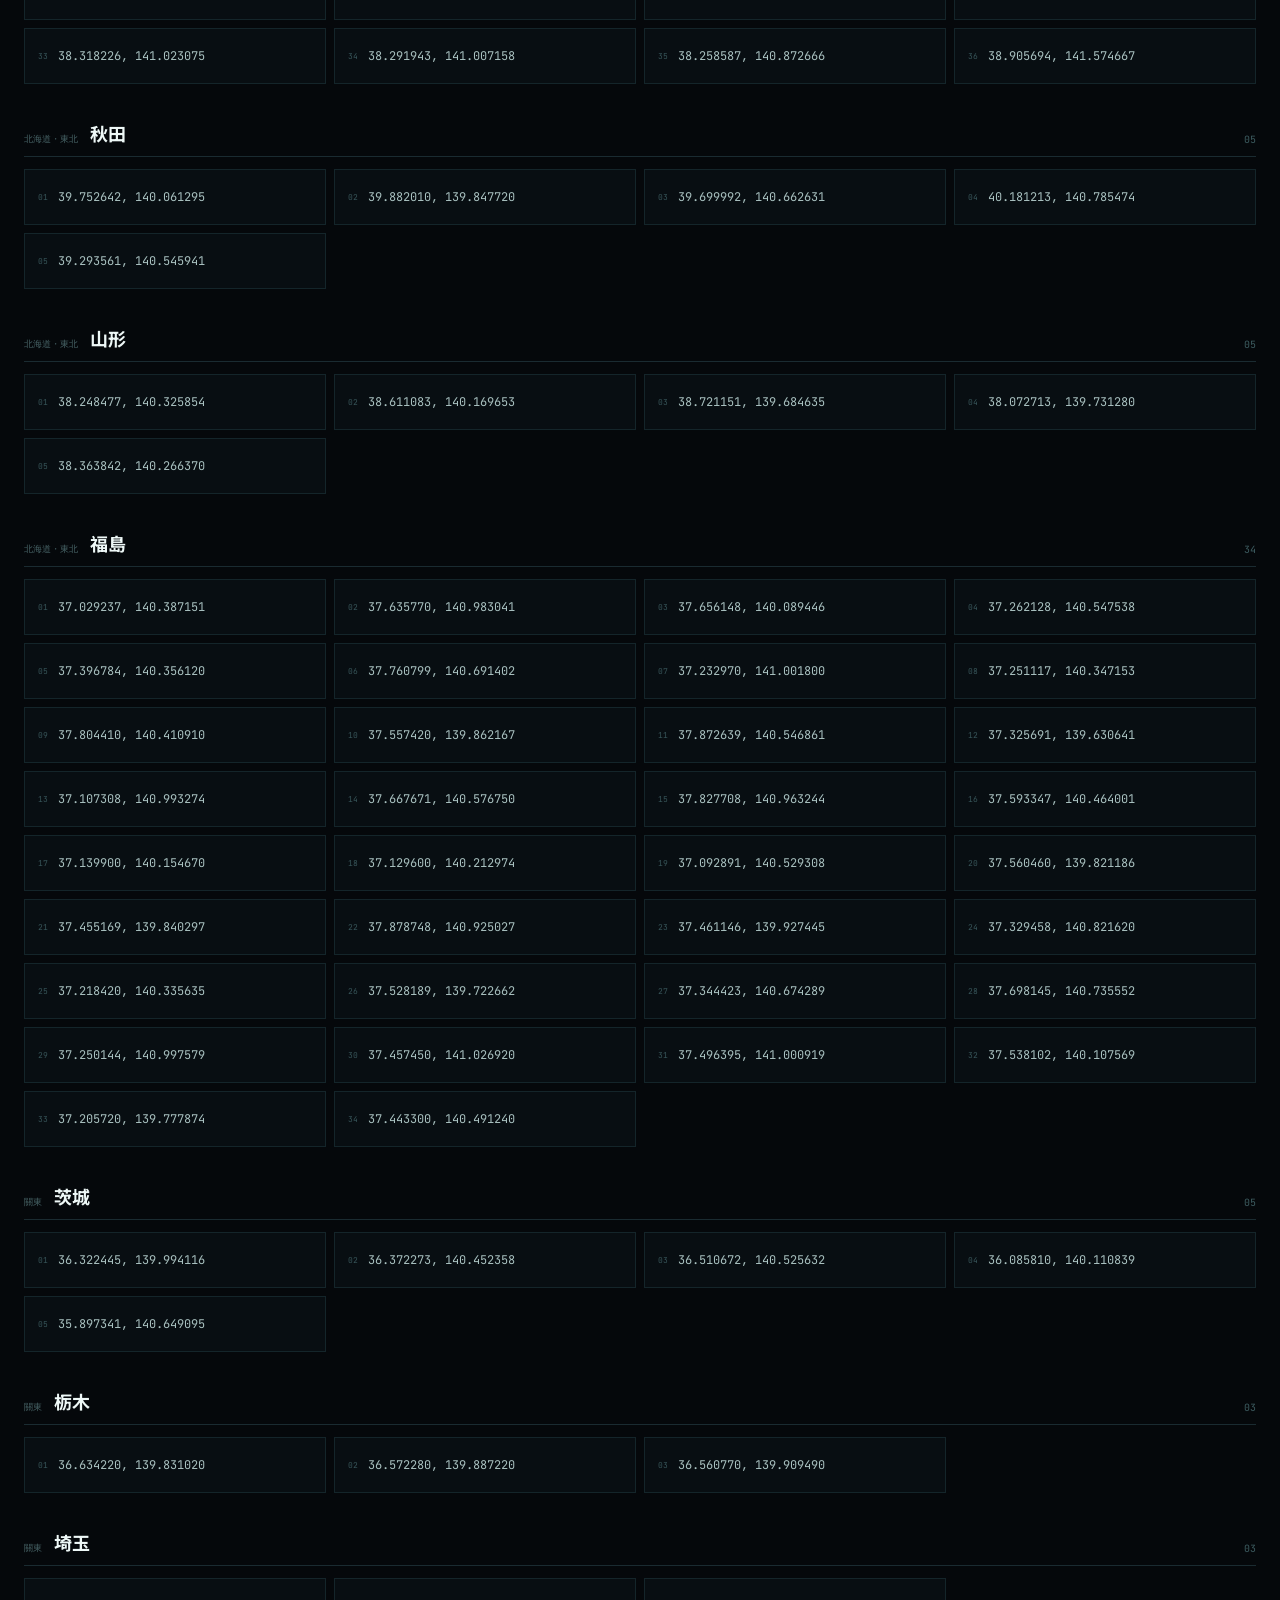
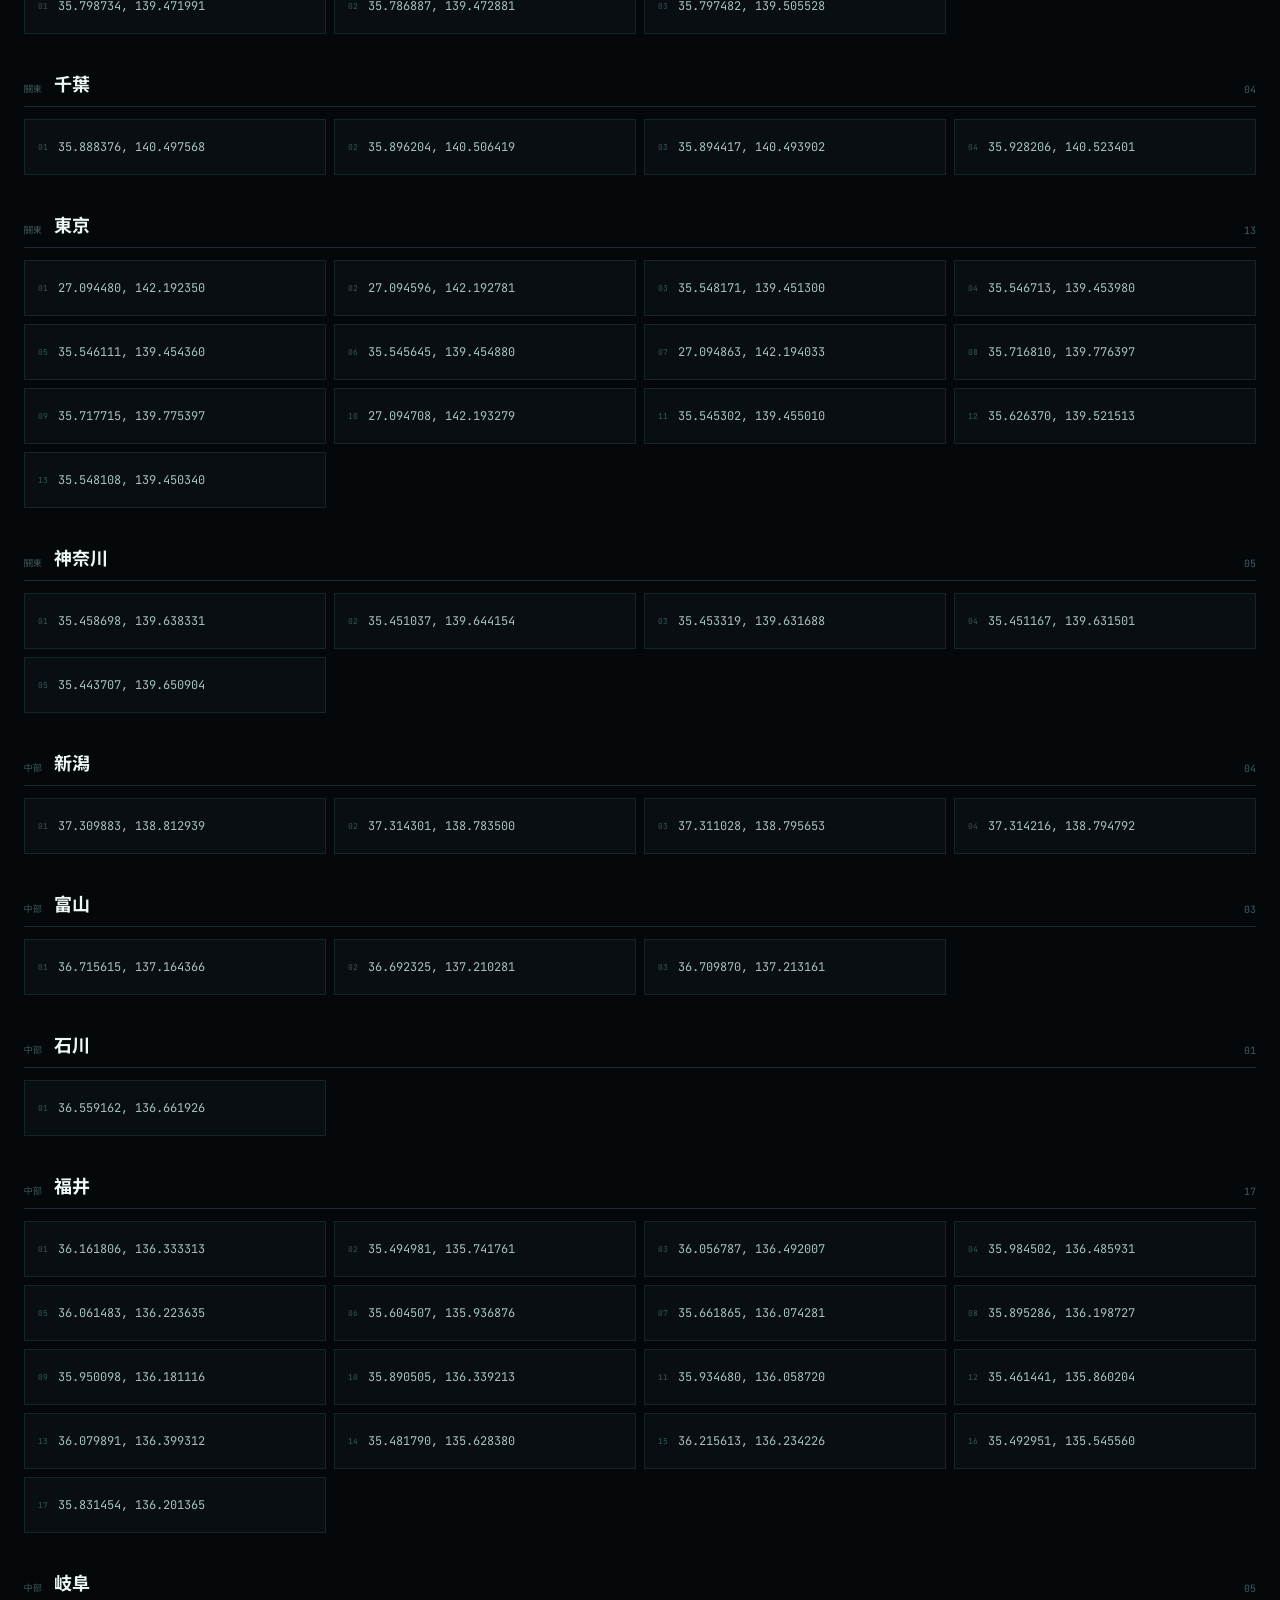
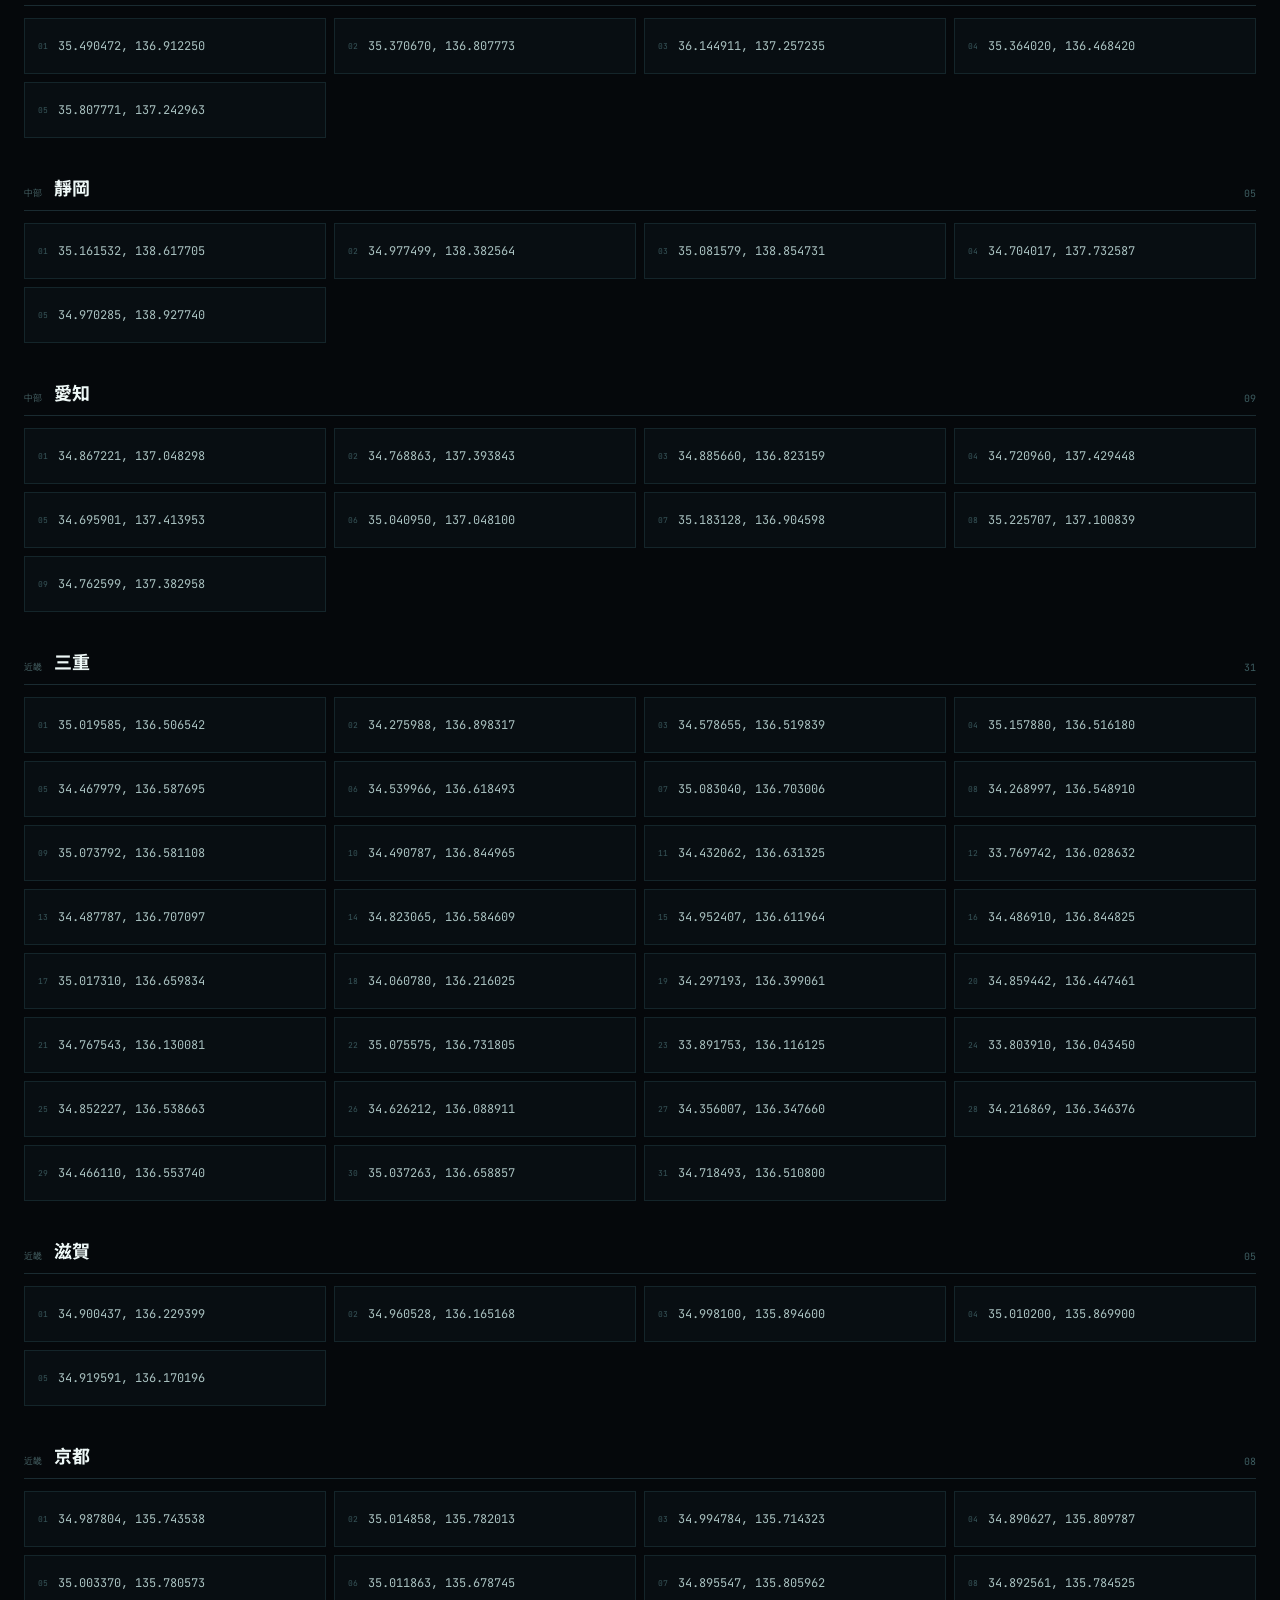
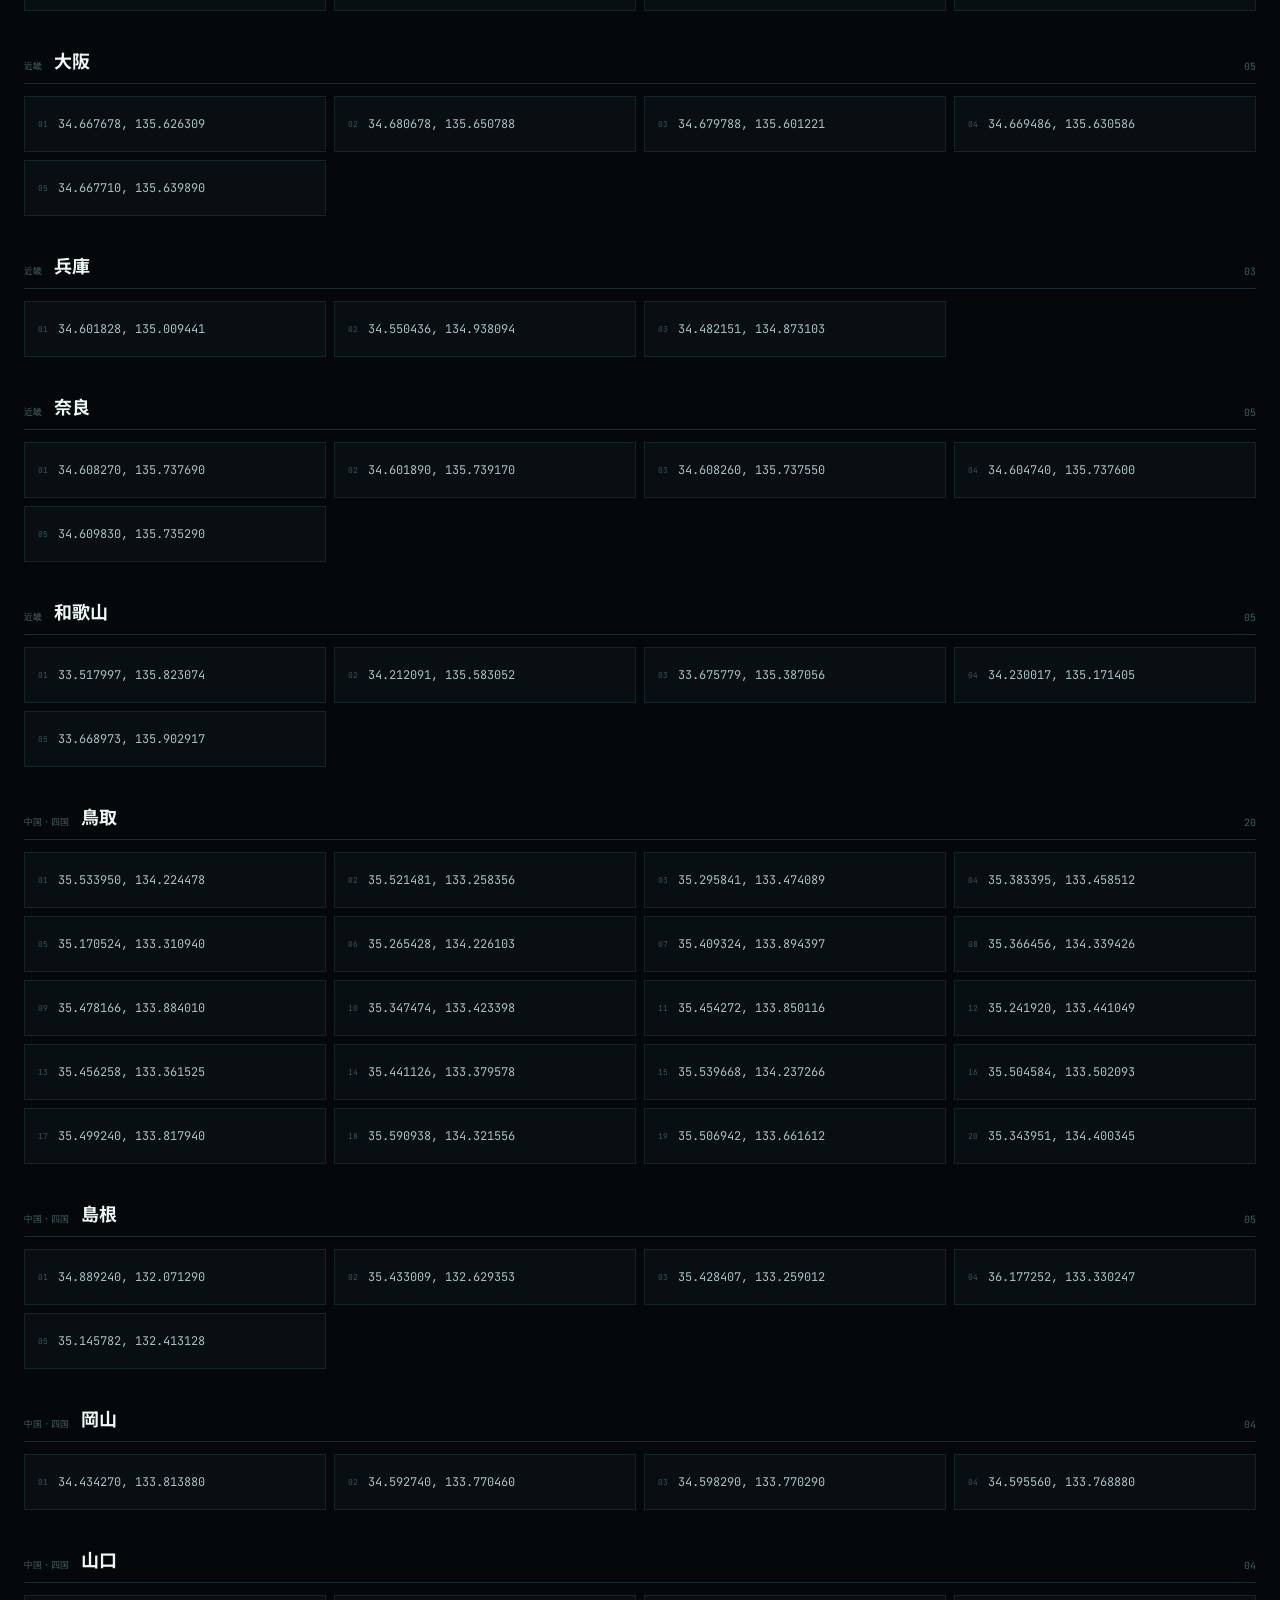
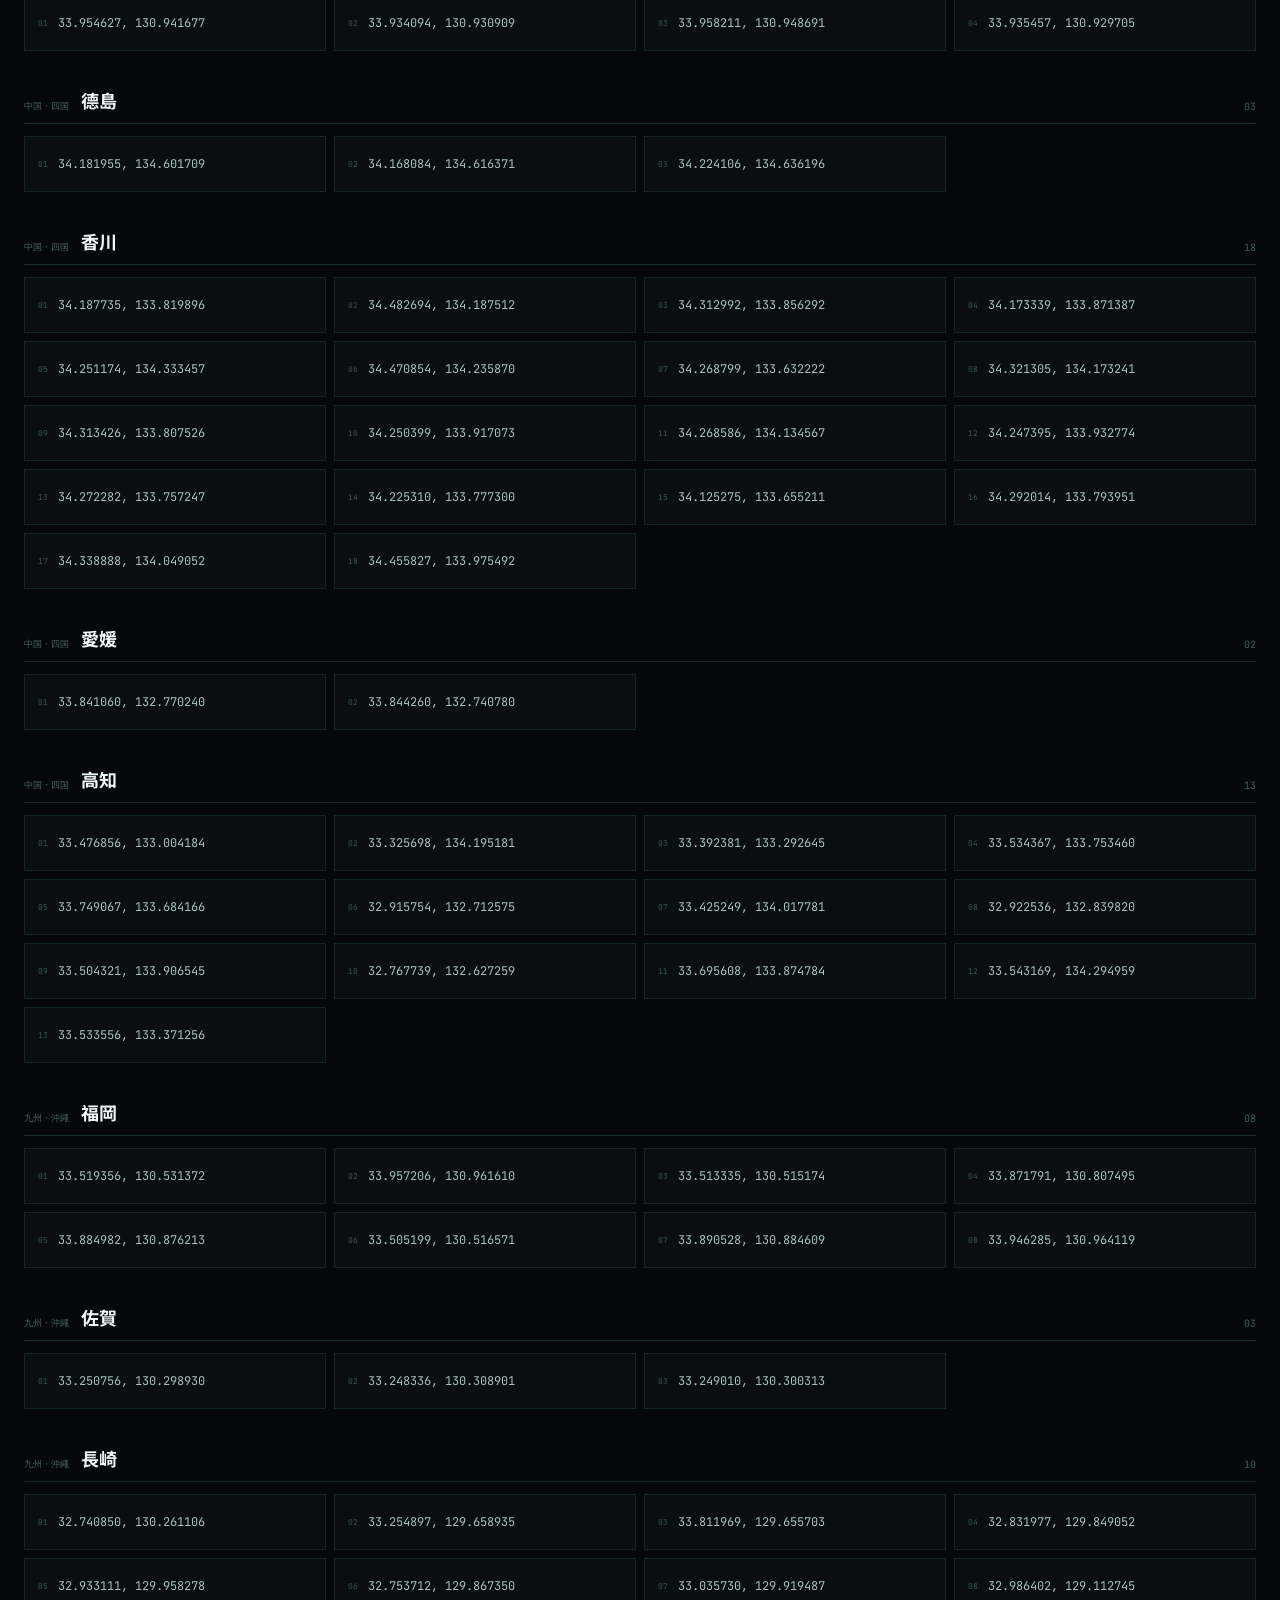
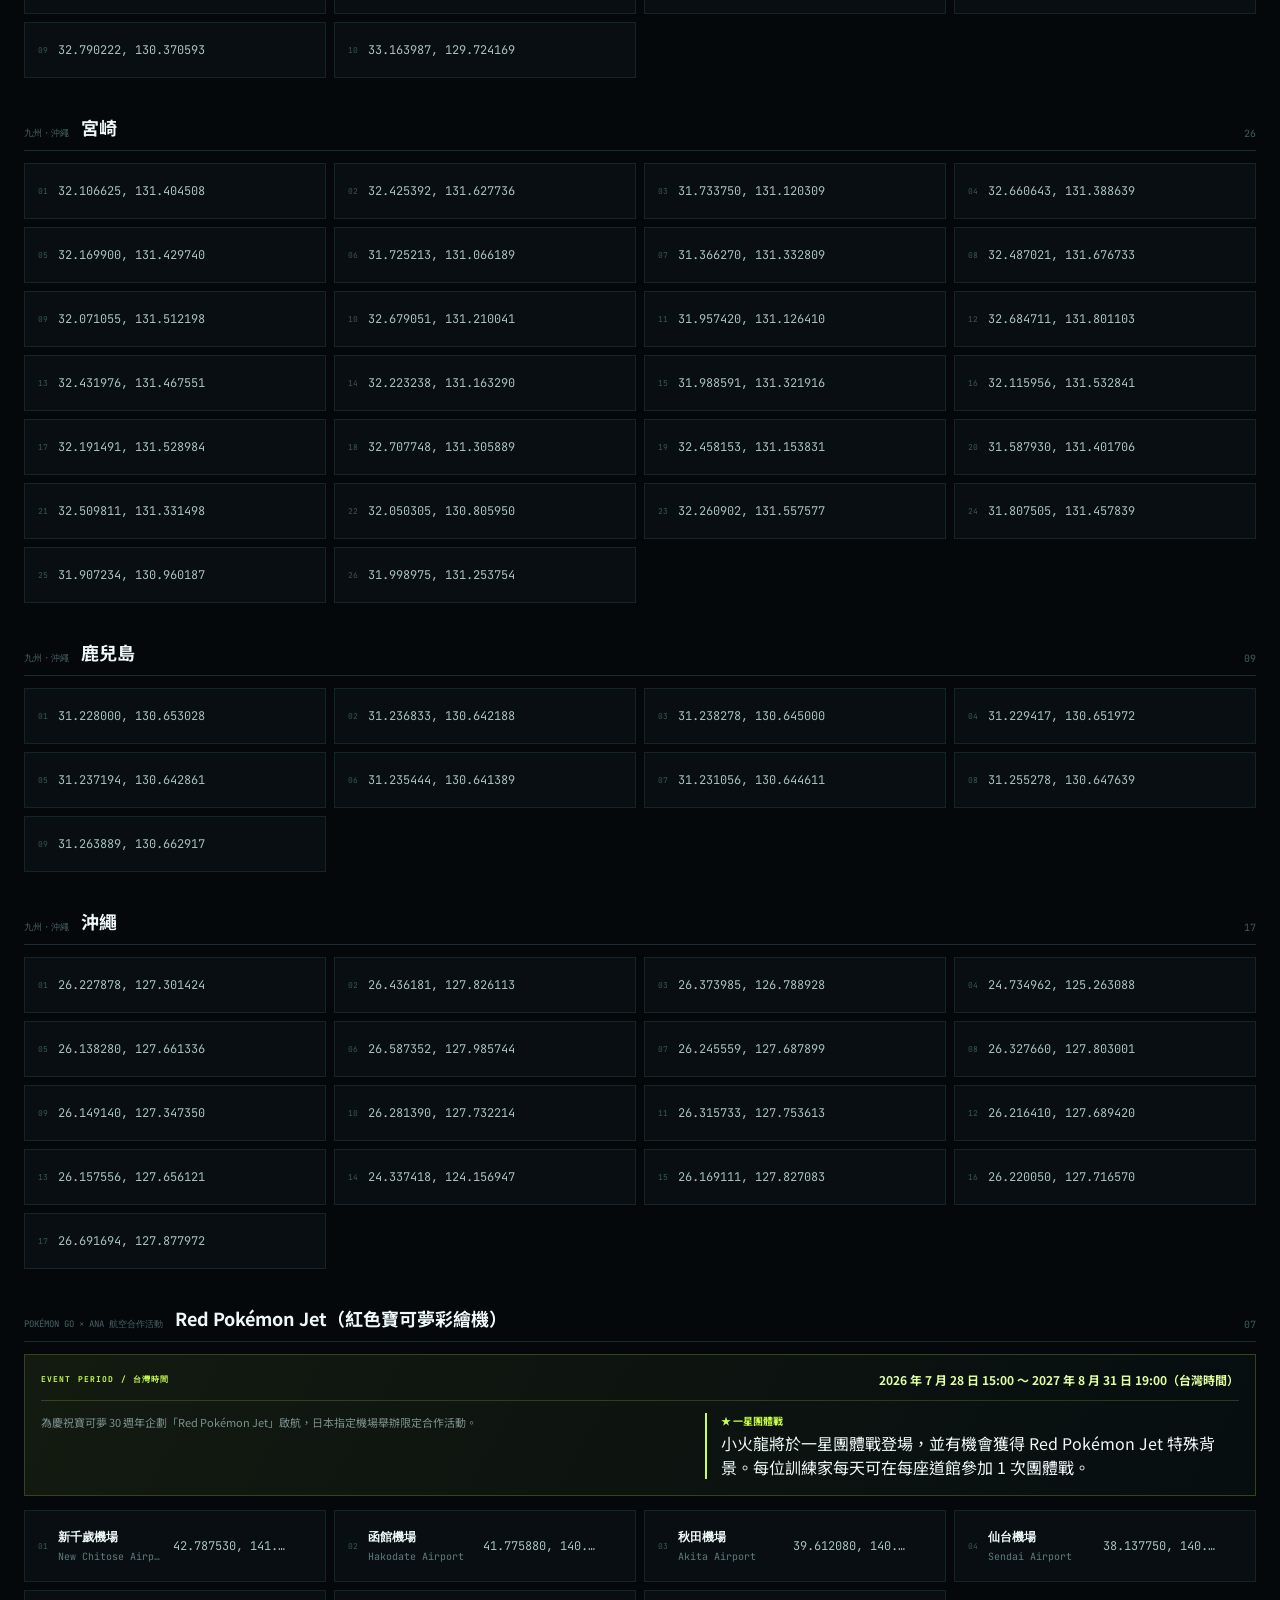
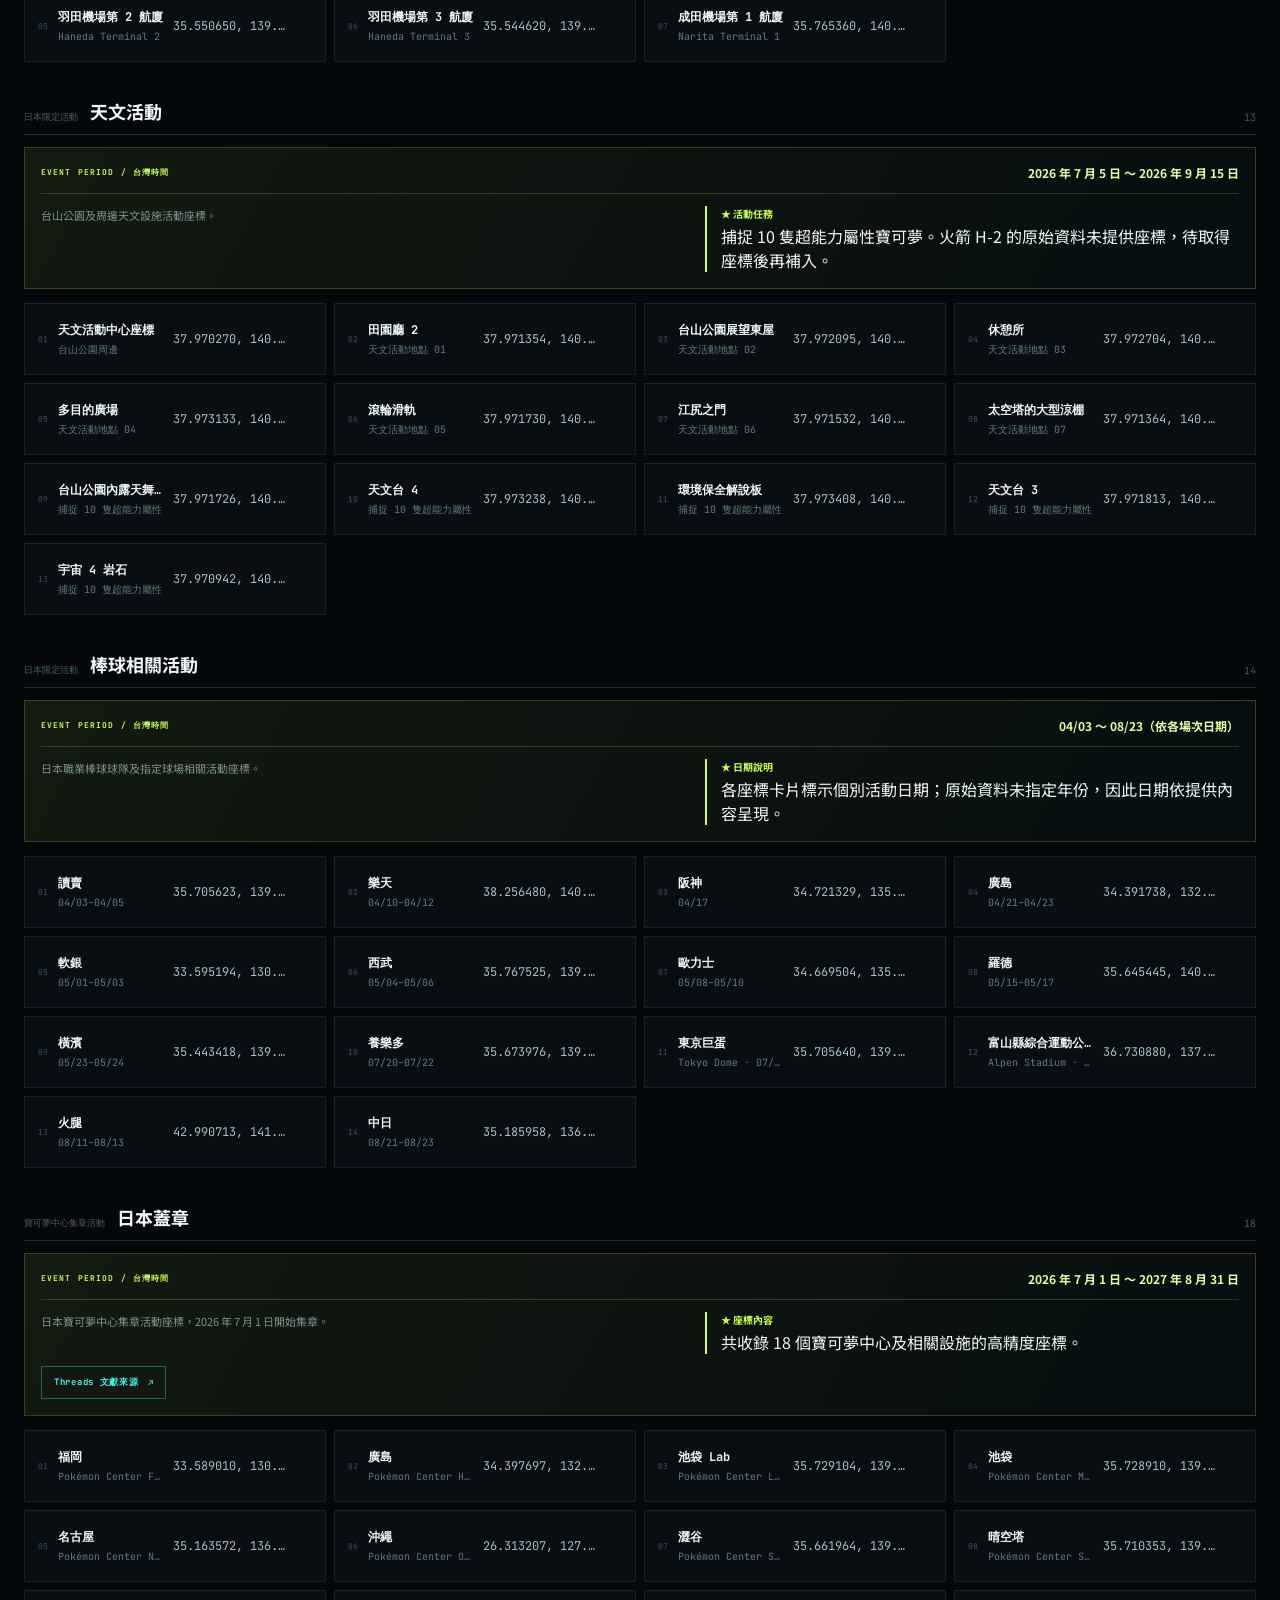
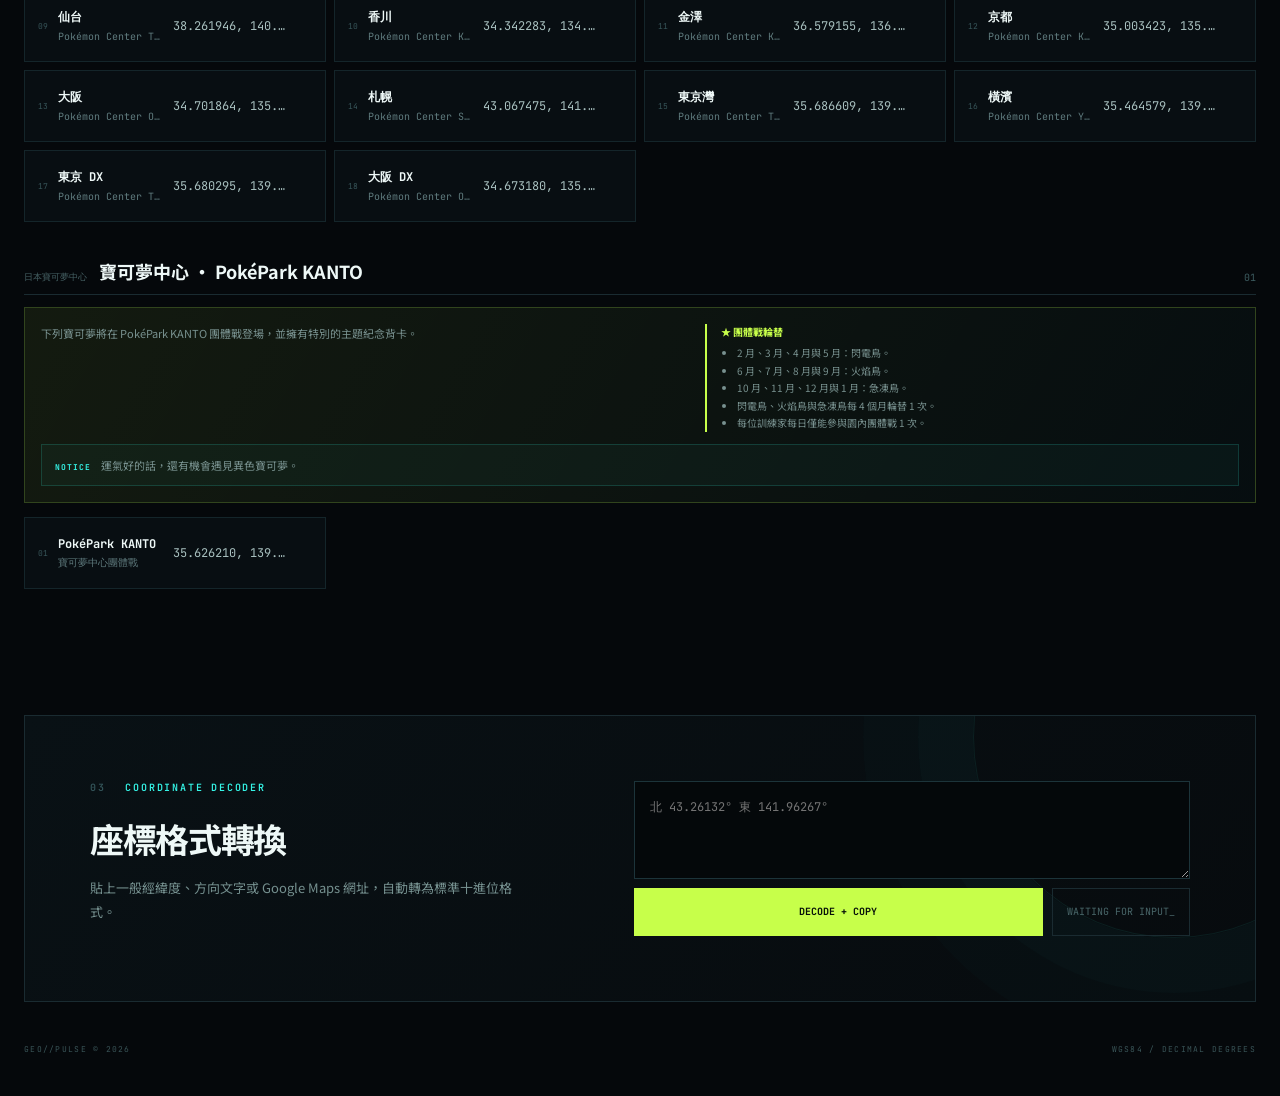
==== commit cf614e25: "add 2025 / 2026 - 2025 x 10 - 2026 x 10 - PokéPark KANTO" ====
--- a/20260731/index.html
+++ b/20260731/index.html
@@ -49,6 +49,8 @@
           <button class="country-tab" data-country="korea" role="tab" aria-selected="false"><b>KR</b> 韓國座標</button>
           <button class="country-tab" data-country="uk" role="tab" aria-selected="false"><b>UK</b> 英國座標</button>
           <button class="country-tab" data-country="us" role="tab" aria-selected="false"><b>US</b> 美國座標</button>
+          <button class="country-tab" data-country="hot2026" role="tab" aria-selected="false"><b>26</b> 2026 年熱門</button>
+          <button class="country-tab" data-country="hot2025" role="tab" aria-selected="false"><b>25</b> 2025 年熱門</button>
         </div>
       </div>
 
--- a/20260731/style.css
+++ b/20260731/style.css
@@ -44,7 +44,7 @@
 .terminal { padding:90px 0; }
 .terminal-head { display:flex;align-items:end;justify-content:space-between;margin-bottom:34px; }
 h2 { margin:0;font-size:34px;letter-spacing:-.04em; }
-.country-tabs { display:flex;gap:8px; }
+.country-tabs { display:flex;flex-wrap:wrap;justify-content:flex-end;gap:8px;max-width:760px; }
 .country-tab { padding:11px 16px;border:1px solid var(--line);background:var(--panel);color:var(--muted);cursor:pointer;font-size:12px; }
 .country-tab b { margin-right:9px;font:700 10px "JetBrains Mono",monospace;color:#3f6468; }
 .country-tab.active { border-color:var(--cyan);background:rgba(53,244,230,.08);color:var(--text);box-shadow:inset 0 -2px var(--cyan); }
@@ -82,6 +82,9 @@
 .region-block>header span { color:#476366;font:9px "JetBrains Mono",monospace;text-transform:uppercase; }
 .region-block h3 { margin:0;font-size:18px; }
 .region-block>header b { margin-left:auto;color:#3d5c60;font:10px "JetBrains Mono",monospace; }
+.group-source { margin-left:auto;padding:6px 9px;border:1px solid #284147;color:var(--cyan);text-decoration:none;font:700 8px "JetBrains Mono",monospace;white-space:nowrap;transition:.2s; }
+.group-source:hover,.group-source:focus-visible { outline:0;border-color:var(--lime);color:var(--lime); }
+.region-block>header .group-source+b { margin-left:0; }
 .event-info { display:grid;grid-template-columns:1.1fr .9fr;gap:12px;margin:0 0 14px;padding:16px;border:1px solid #31441d;background:linear-gradient(120deg,rgba(199,255,74,.075),rgba(53,244,230,.025)); }
 .event-period { grid-column:1/-1;display:flex;align-items:center;justify-content:space-between;gap:18px;padding-bottom:12px;border-bottom:1px solid rgba(199,255,74,.18); }
 .event-period span { color:var(--lime);font:700 8px "JetBrains Mono",monospace;letter-spacing:.14em; }
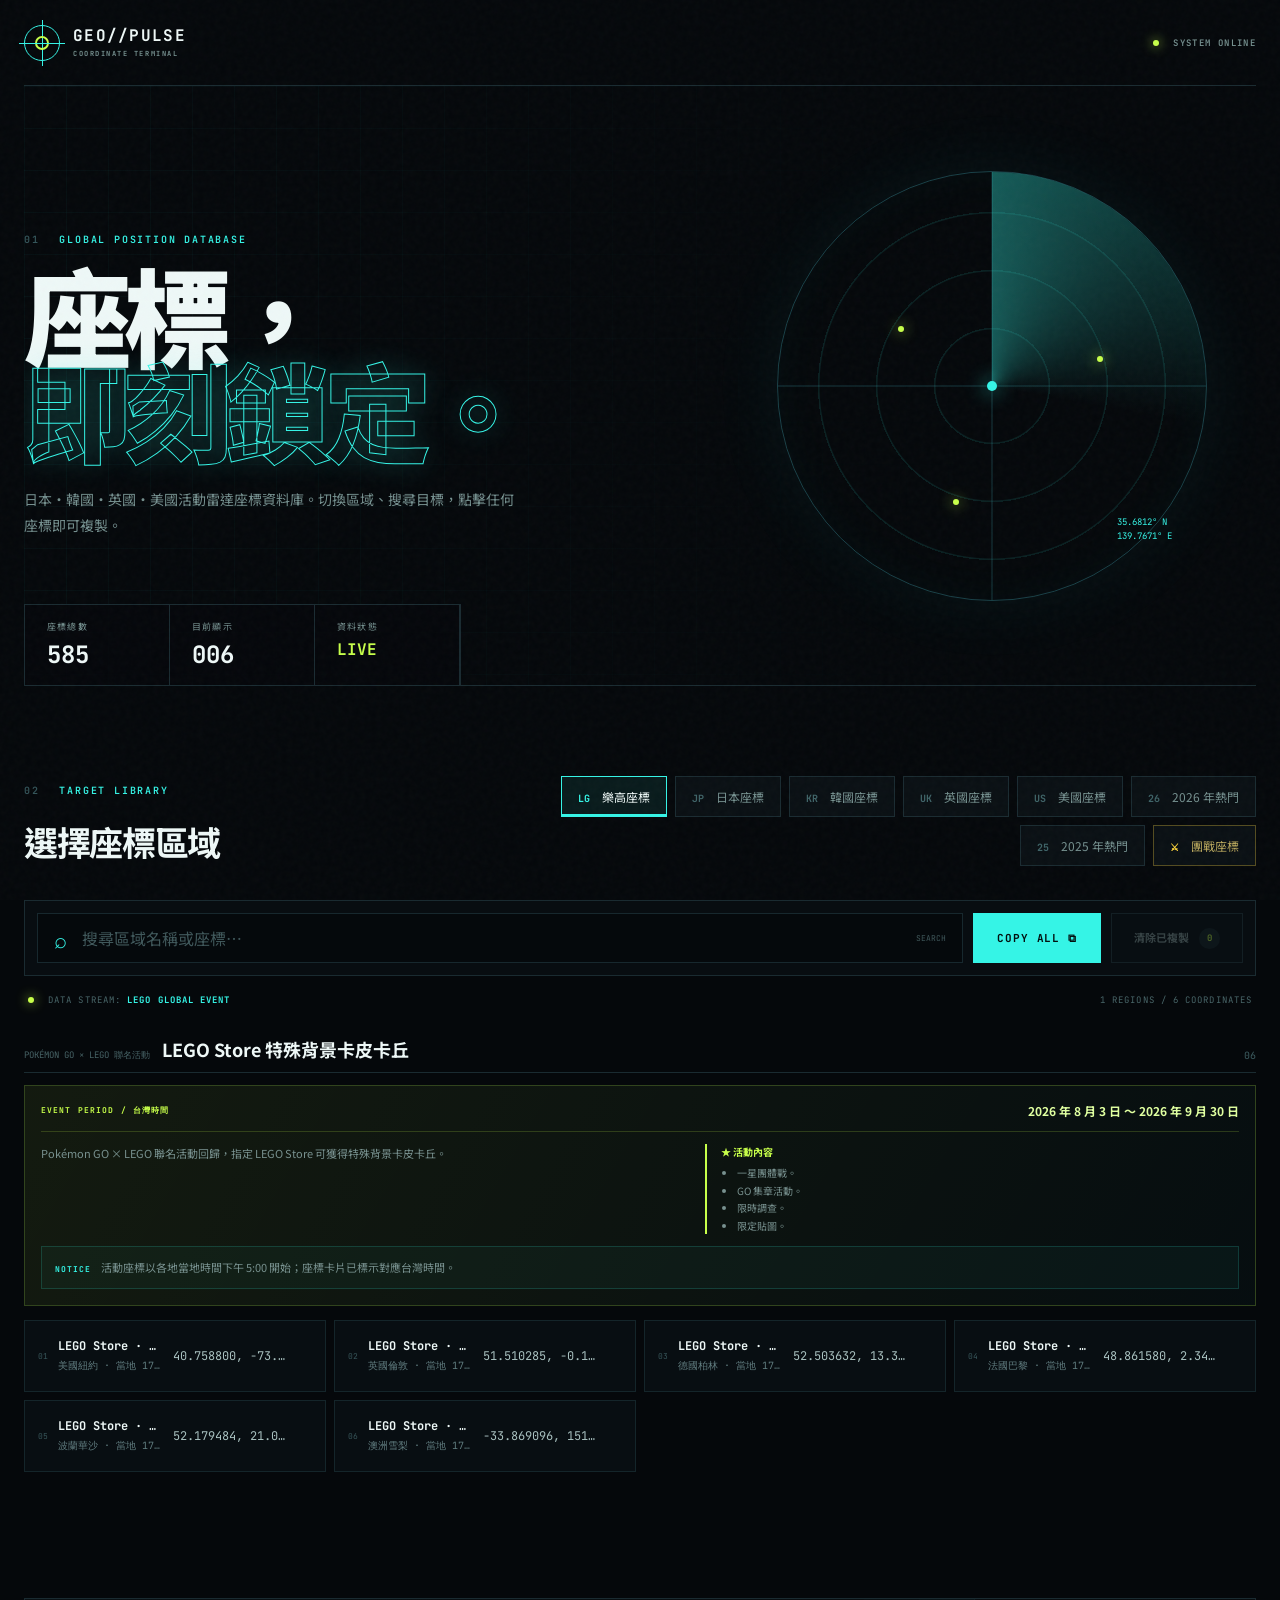
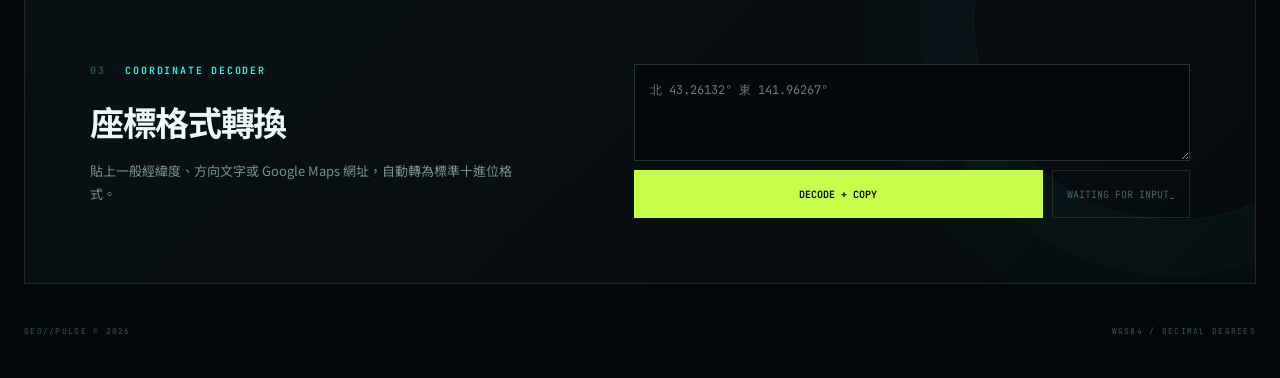
==== commit 18943cae: "Raid Schedule Updated (2 PM) & New LEGO Event Info - Update Raid Battle schedule, focusing primarily" ====
--- a/20260731/index.html
+++ b/20260731/index.html
@@ -45,12 +45,14 @@
           <h2 id="library-title">選擇座標區域</h2>
         </div>
         <div class="country-tabs" role="tablist" aria-label="國家">
-          <button class="country-tab active" data-country="japan" role="tab" aria-selected="true"><b>JP</b> 日本座標</button>
+          <button class="country-tab active" data-country="lego" role="tab" aria-selected="true"><b>LG</b> 樂高座標</button>
+          <button class="country-tab" data-country="japan" role="tab" aria-selected="false"><b>JP</b> 日本座標</button>
           <button class="country-tab" data-country="korea" role="tab" aria-selected="false"><b>KR</b> 韓國座標</button>
           <button class="country-tab" data-country="uk" role="tab" aria-selected="false"><b>UK</b> 英國座標</button>
           <button class="country-tab" data-country="us" role="tab" aria-selected="false"><b>US</b> 美國座標</button>
           <button class="country-tab" data-country="hot2026" role="tab" aria-selected="false"><b>26</b> 2026 年熱門</button>
           <button class="country-tab" data-country="hot2025" role="tab" aria-selected="false"><b>25</b> 2025 年熱門</button>
+          <button class="country-tab raid-tab" data-country="raid" role="tab" aria-selected="false"><b>⚔</b> 團戰座標</button>
         </div>
       </div>
 
--- a/20260731/style.css
+++ b/20260731/style.css
@@ -1,6 +1,6 @@
 @import url("https://fonts.googleapis.com/css2?family=JetBrains+Mono:wght@400;600;700&family=Noto+Sans+TC:wght@400;600;800;900&display=swap");
 
-:root { --bg:#05080b; --panel:#0a1014; --line:#1a2b31; --cyan:#35f4e6; --lime:#c7ff4a; --text:#eef8f7; --muted:#75908f; }
+:root { --bg:#05080b; --panel:#0a1014; --line:#1a2b31; --cyan:#35f4e6; --lime:#c7ff4a; --yellow:#ffd83d; --text:#eef8f7; --muted:#75908f; }
 * { box-sizing:border-box; }
 html { scroll-behavior:smooth; }
 body { margin:0; background:var(--bg); color:var(--text); font-family:"Noto Sans TC",sans-serif; }
@@ -49,6 +49,9 @@
 .country-tab b { margin-right:9px;font:700 10px "JetBrains Mono",monospace;color:#3f6468; }
 .country-tab.active { border-color:var(--cyan);background:rgba(53,244,230,.08);color:var(--text);box-shadow:inset 0 -2px var(--cyan); }
 .country-tab.active b { color:var(--cyan); }
+.country-tab.raid-tab { border-color:rgba(255,216,61,.3);color:#b7a65c; }
+.country-tab.raid-tab b { color:var(--yellow); }
+.country-tab.raid-tab:hover,.country-tab.raid-tab.active { border-color:var(--yellow);background:rgba(255,216,61,.09);color:#fff3b2;box-shadow:inset 0 -2px var(--yellow),0 0 18px rgba(255,216,61,.07); }
 .control-deck { display:grid;grid-template-columns:1fr auto auto;gap:10px;padding:12px;border:1px solid var(--line);background:#080d11; }
 .search-box { min-height:50px;display:flex;align-items:center;gap:13px;padding:0 16px;border:1px solid #17282e;background:#05090c; }
 .search-box>span { color:var(--cyan);font-size:22px; }
@@ -119,6 +122,15 @@
 .coordinate-label { min-width:0;display:grid;gap:4px; }
 .coordinate-label b { overflow:hidden;color:var(--text);font-size:12px;white-space:nowrap;text-overflow:ellipsis; }
 .coordinate-label small { overflow:hidden;color:#607c7f;font-size:10px;white-space:nowrap;text-overflow:ellipsis; }
+.coordinate-item.raid-card { min-height:90px;border-color:rgba(255,216,61,.18); }
+.raid-card .coordinate-label { gap:5px; }
+.raid-card .coordinate-label small { overflow:visible;white-space:normal;text-overflow:clip;line-height:1.35; }
+.raid-card .local-clock { color:#d9bd42;font:700 9px "JetBrains Mono",monospace;letter-spacing:.03em; }
+.raid-live-label { display:none;position:absolute;right:8px;top:6px;color:#1a1500;background:var(--yellow);padding:3px 5px;font:800 7px "JetBrains Mono",monospace;font-style:normal;letter-spacing:.07em;box-shadow:0 0 14px rgba(255,216,61,.25); }
+.coordinate-item.raid-active { border-color:var(--yellow);background:linear-gradient(110deg,rgba(255,216,61,.16),rgba(255,178,31,.035));box-shadow:0 7px 28px rgba(255,216,61,.12),inset 3px 0 var(--yellow); }
+.coordinate-item.raid-active strong { color:#fff1a1; }
+.coordinate-item.raid-active .raid-live-label { display:block; }
+.coordinate-item.raid-active:hover,.coordinate-item.raid-active:focus-visible { border-color:#fff08b;background:rgba(255,216,61,.19);box-shadow:0 9px 32px rgba(255,216,61,.16),inset 3px 0 var(--yellow); }
 .empty { padding:80px;text-align:center;border:1px dashed #244147; }
 .empty>span { color:#37585c;font:9px "JetBrains Mono",monospace;letter-spacing:.3em; }
 .empty h2 { margin:14px 0; }
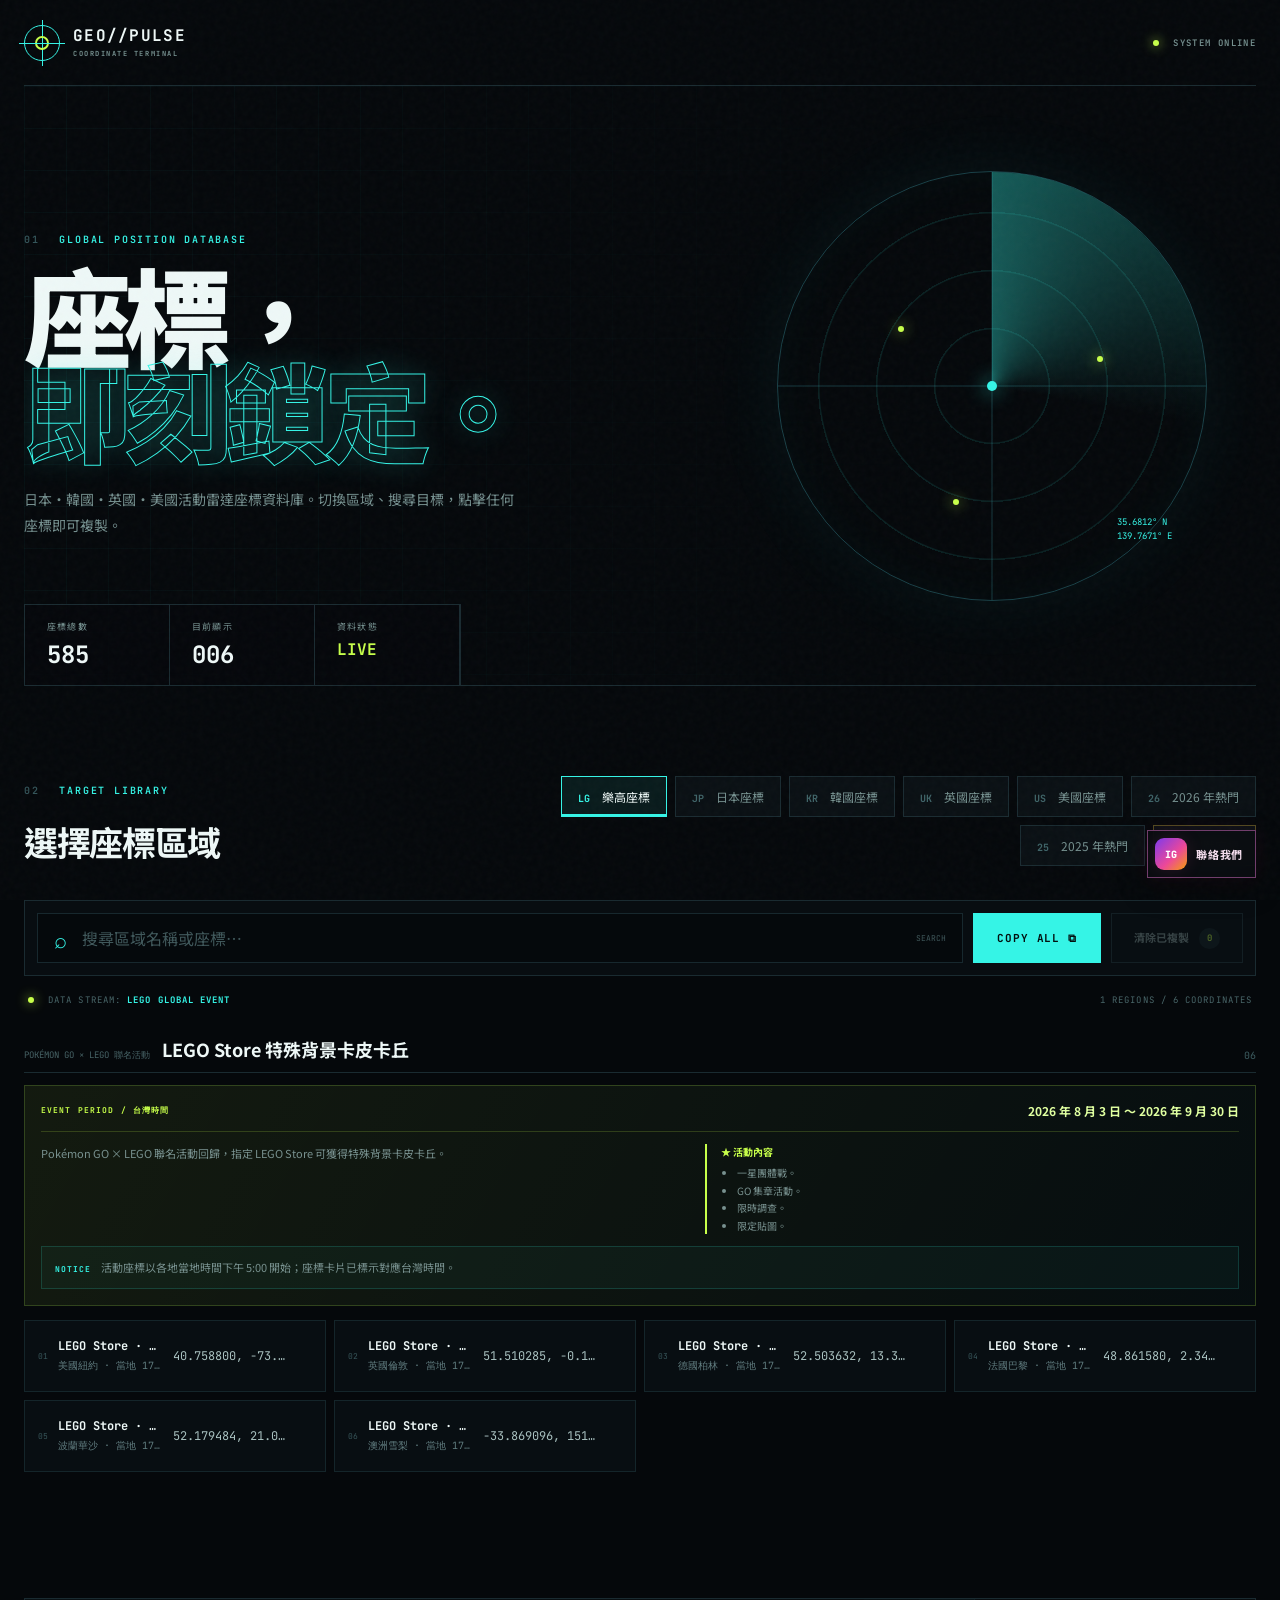
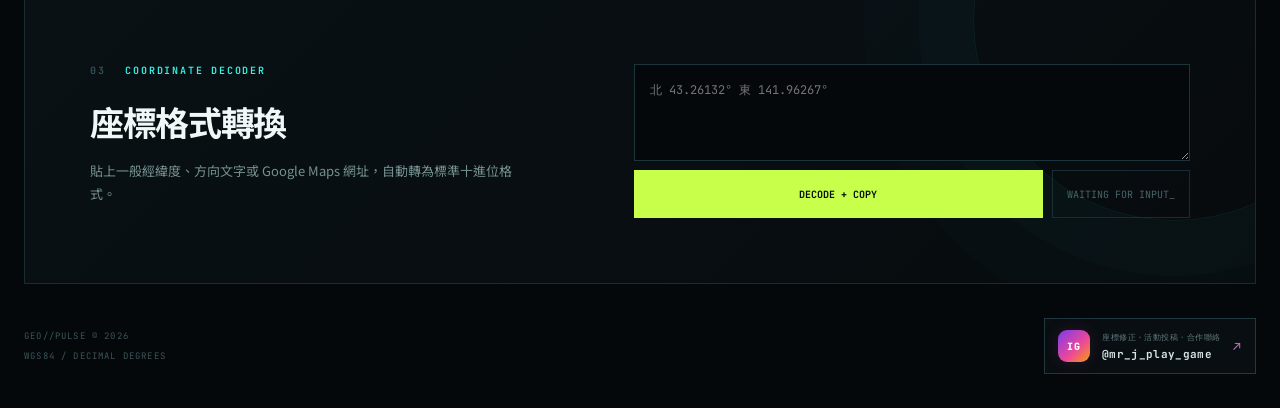
==== commit bb3b52d6: "call me add ig" ====
--- a/20260731/index.html
+++ b/20260731/index.html
@@ -111,9 +111,20 @@
   </main>
 
   <footer>
-    <p>GEO//PULSE © 2026</p>
-    <p>WGS84 / DECIMAL DEGREES</p>
+    <div class="footer-meta">
+      <p>GEO//PULSE © 2026</p>
+      <p>WGS84 / DECIMAL DEGREES</p>
+    </div>
+    <a class="footer-contact" href="https://www.instagram.com/mr_j_play_game/" target="_blank" rel="noopener noreferrer">
+      <span>IG</span>
+      <div><small>座標修正・活動投稿・合作聯絡</small><strong>@mr_j_play_game</strong></div>
+      <b>↗</b>
+    </a>
   </footer>
+
+  <a class="floating-contact" href="https://www.instagram.com/mr_j_play_game/" target="_blank" rel="noopener noreferrer" aria-label="透過 Instagram 聯絡 mr_j_play_game">
+    <span>IG</span><strong>聯絡我們</strong>
+  </a>
 
   <div class="toast" id="toast" role="status" aria-live="polite">
     <span>✓</span><div><strong>COPIED</strong><small id="toast-label"></small></div>
--- a/20260731/style.css
+++ b/20260731/style.css
@@ -148,8 +148,20 @@
 .converter output { min-height:44px;display:flex;align-items:center;padding:0 14px;border:1px solid var(--line);color:#496669;font:10px "JetBrains Mono",monospace; }
 .converter output.success { color:var(--lime);border-color:#42601f; }
 .converter output.error { color:#ff6b6b;border-color:#642e35; }
-footer { display:flex;justify-content:space-between;padding:34px 0;color:#3a5558;font:8px "JetBrains Mono",monospace;letter-spacing:.16em; }
-.toast { position:fixed;z-index:30;right:26px;bottom:26px;display:flex;align-items:center;gap:12px;min-width:220px;padding:14px 17px;border:1px solid var(--cyan);background:#071013;box-shadow:0 0 35px rgba(53,244,230,.16);opacity:0;transform:translateY(15px);pointer-events:none;transition:.2s; }
+footer { display:flex;align-items:center;justify-content:space-between;gap:30px;padding:34px 0;color:#3a5558;font:9px "JetBrains Mono",monospace;letter-spacing:.13em; }
+.footer-meta { display:grid;gap:8px; }
+.footer-meta p { margin:0; }
+.footer-contact { display:flex;align-items:center;gap:12px;padding:11px 13px;border:1px solid #20383e;background:#080e12;color:var(--text);text-decoration:none;transition:.2s; }
+.footer-contact>span,.floating-contact>span { display:grid;place-items:center;width:32px;height:32px;border-radius:9px;background:linear-gradient(135deg,#7c3aed,#ec4899 58%,#f59e0b);color:white;font:800 10px "JetBrains Mono",monospace;box-shadow:0 0 18px rgba(236,72,153,.14); }
+.footer-contact div { display:grid;gap:4px; }
+.footer-contact small { color:#60797c;font-size:8px;letter-spacing:.06em; }
+.footer-contact strong { color:#d8e6e5;font-size:11px;letter-spacing:.03em; }
+.footer-contact>b { color:#b96fb4;font-size:13px; }
+.footer-contact:hover,.footer-contact:focus-visible { outline:0;border-color:#d254a8;background:rgba(210,84,168,.055);transform:translateY(-2px); }
+.floating-contact { position:fixed;z-index:29;right:24px;bottom:22px;display:flex;align-items:center;gap:9px;padding:7px 12px 7px 7px;border:1px solid #713e6c;background:rgba(10,13,17,.94);color:#f2dcec;text-decoration:none;box-shadow:0 10px 30px rgba(0,0,0,.32),0 0 25px rgba(236,72,153,.08);backdrop-filter:blur(10px);transition:.2s; }
+.floating-contact strong { font-size:11px;letter-spacing:.06em; }
+.floating-contact:hover,.floating-contact:focus-visible { outline:0;border-color:#ec67be;transform:translateY(-3px);box-shadow:0 13px 36px rgba(0,0,0,.4),0 0 25px rgba(236,72,153,.15); }
+.toast { position:fixed;z-index:30;right:26px;bottom:84px;display:flex;align-items:center;gap:12px;min-width:220px;padding:14px 17px;border:1px solid var(--cyan);background:#071013;box-shadow:0 0 35px rgba(53,244,230,.16);opacity:0;transform:translateY(15px);pointer-events:none;transition:.2s; }
 .toast.show { opacity:1;transform:none; }
 .toast>span { display:grid;place-items:center;width:29px;height:29px;background:var(--cyan);color:#04100f;font-weight:900; }
 .toast div { display:grid;gap:3px; }
@@ -158,5 +170,5 @@
 
 @keyframes rotate { to{transform:rotate(360deg)} } @keyframes pulse{50%{opacity:.3}}
 @media(max-width:900px){.hero{grid-template-columns:1fr;min-height:760px}.radar{position:absolute;right:-80px;top:130px;width:420px;opacity:.55}.hero-copy{align-self:start;margin-top:100px}.coordinate-grid{grid-template-columns:repeat(2,1fr)}.converter{grid-template-columns:1fr;gap:30px}.terminal-head{align-items:flex-start;flex-direction:column;gap:24px}}
-@media(max-width:560px){.topbar,main,footer{width:min(100% - 28px,1240px)}.topbar{height:72px}.system-state{display:none}.hero{min-height:630px}.hero-copy{margin-top:70px}h1{font-size:62px}.hero-note{max-width:320px;font-size:15px}.radar{width:330px;right:-155px;top:190px}.stats{width:100%}.stats div{flex:1;min-width:0;padding:12px}.stats span{font-size:10px}.stats strong{font-size:20px}.terminal{padding:65px 0}.terminal-head h2{font-size:32px}.country-tabs{width:100%;overflow-x:auto}.country-tab{flex:1;min-width:max-content;font-size:12px}.control-deck{grid-template-columns:1fr 1fr}.search-box{grid-column:1/-1}.copy-all,.clear-copied{min-width:0;min-height:48px;padding:0 10px;font-size:11px}.feed-meta{gap:15px;font-size:10px}.country-event-banner{grid-template-columns:auto 1fr;padding:14px}.event-signal{width:48px;height:48px}.country-event-period{grid-column:1/-1;min-width:0;padding:12px 0 0;border-left:0;border-top:1px solid rgba(199,255,74,.18)}.country-event-banner>p{grid-column:1/-1;font-size:13px}.coordinate-grid{grid-template-columns:1fr}.region-block h3{font-size:21px}.region-block>header span{font-size:10px}.coordinate-item{min-height:82px;padding:8px 14px}.coordinate-item.has-label{grid-template-columns:auto 1fr}.coordinate-item.has-label>strong{grid-column:2;font-size:13px}.coordinate-item.has-label>i{display:none}.coordinate-label b{font-size:14px}.coordinate-label small{font-size:11px}.coordinate-item .copied-label{font-size:9px}.event-info{grid-template-columns:1fr}.event-info p{font-size:13px}.event-period{align-items:flex-start;flex-direction:column;gap:6px}.event-period strong{font-size:14px}.event-info .raid-note{padding:10px 0 0;border-left:0;border-top:1px solid rgba(199,255,74,.18);font-size:13px}.converter{padding:30px 20px}.converter>div>p:last-child{font-size:14px}.converter form{grid-template-columns:1fr}.converter form button{min-height:48px}.converter textarea{font-size:14px}.converter output{min-width:0;overflow:hidden;font-size:12px}.toast{left:14px;right:14px;bottom:14px}}
+@media(max-width:560px){.topbar,main,footer{width:min(100% - 28px,1240px)}.topbar{height:72px}.system-state{display:none}.hero{min-height:630px}.hero-copy{margin-top:70px}h1{font-size:62px}.hero-note{max-width:320px;font-size:15px}.radar{width:330px;right:-155px;top:190px}.stats{width:100%}.stats div{flex:1;min-width:0;padding:12px}.stats span{font-size:10px}.stats strong{font-size:20px}.terminal{padding:65px 0}.terminal-head h2{font-size:32px}.country-tabs{width:100%;overflow-x:auto}.country-tab{flex:1;min-width:max-content;font-size:12px}.control-deck{grid-template-columns:1fr 1fr}.search-box{grid-column:1/-1}.copy-all,.clear-copied{min-width:0;min-height:48px;padding:0 10px;font-size:11px}.feed-meta{gap:15px;font-size:10px}.country-event-banner{grid-template-columns:auto 1fr;padding:14px}.event-signal{width:48px;height:48px}.country-event-period{grid-column:1/-1;min-width:0;padding:12px 0 0;border-left:0;border-top:1px solid rgba(199,255,74,.18)}.country-event-banner>p{grid-column:1/-1;font-size:13px}.coordinate-grid{grid-template-columns:1fr}.region-block h3{font-size:21px}.region-block>header span{font-size:10px}.coordinate-item{min-height:82px;padding:8px 14px}.coordinate-item.has-label{grid-template-columns:auto 1fr}.coordinate-item.has-label>strong{grid-column:2;font-size:13px}.coordinate-item.has-label>i{display:none}.coordinate-label b{font-size:14px}.coordinate-label small{font-size:11px}.coordinate-item .copied-label{font-size:9px}.event-info{grid-template-columns:1fr}.event-info p{font-size:13px}.event-period{align-items:flex-start;flex-direction:column;gap:6px}.event-period strong{font-size:14px}.event-info .raid-note{padding:10px 0 0;border-left:0;border-top:1px solid rgba(199,255,74,.18);font-size:13px}.converter{padding:30px 20px}.converter>div>p:last-child{font-size:14px}.converter form{grid-template-columns:1fr}.converter form button{min-height:48px}.converter textarea{font-size:14px}.converter output{min-width:0;overflow:hidden;font-size:12px}footer{align-items:flex-start;flex-direction:column;font-size:10px}.footer-contact{width:100%}.footer-contact div{flex:1}.floating-contact{right:14px;bottom:14px;padding-right:8px}.floating-contact strong{display:none}.toast{left:14px;right:14px;bottom:76px}}
 @media(prefers-reduced-motion:reduce){*{animation:none!important;transition:none!important;scroll-behavior:auto!important}}
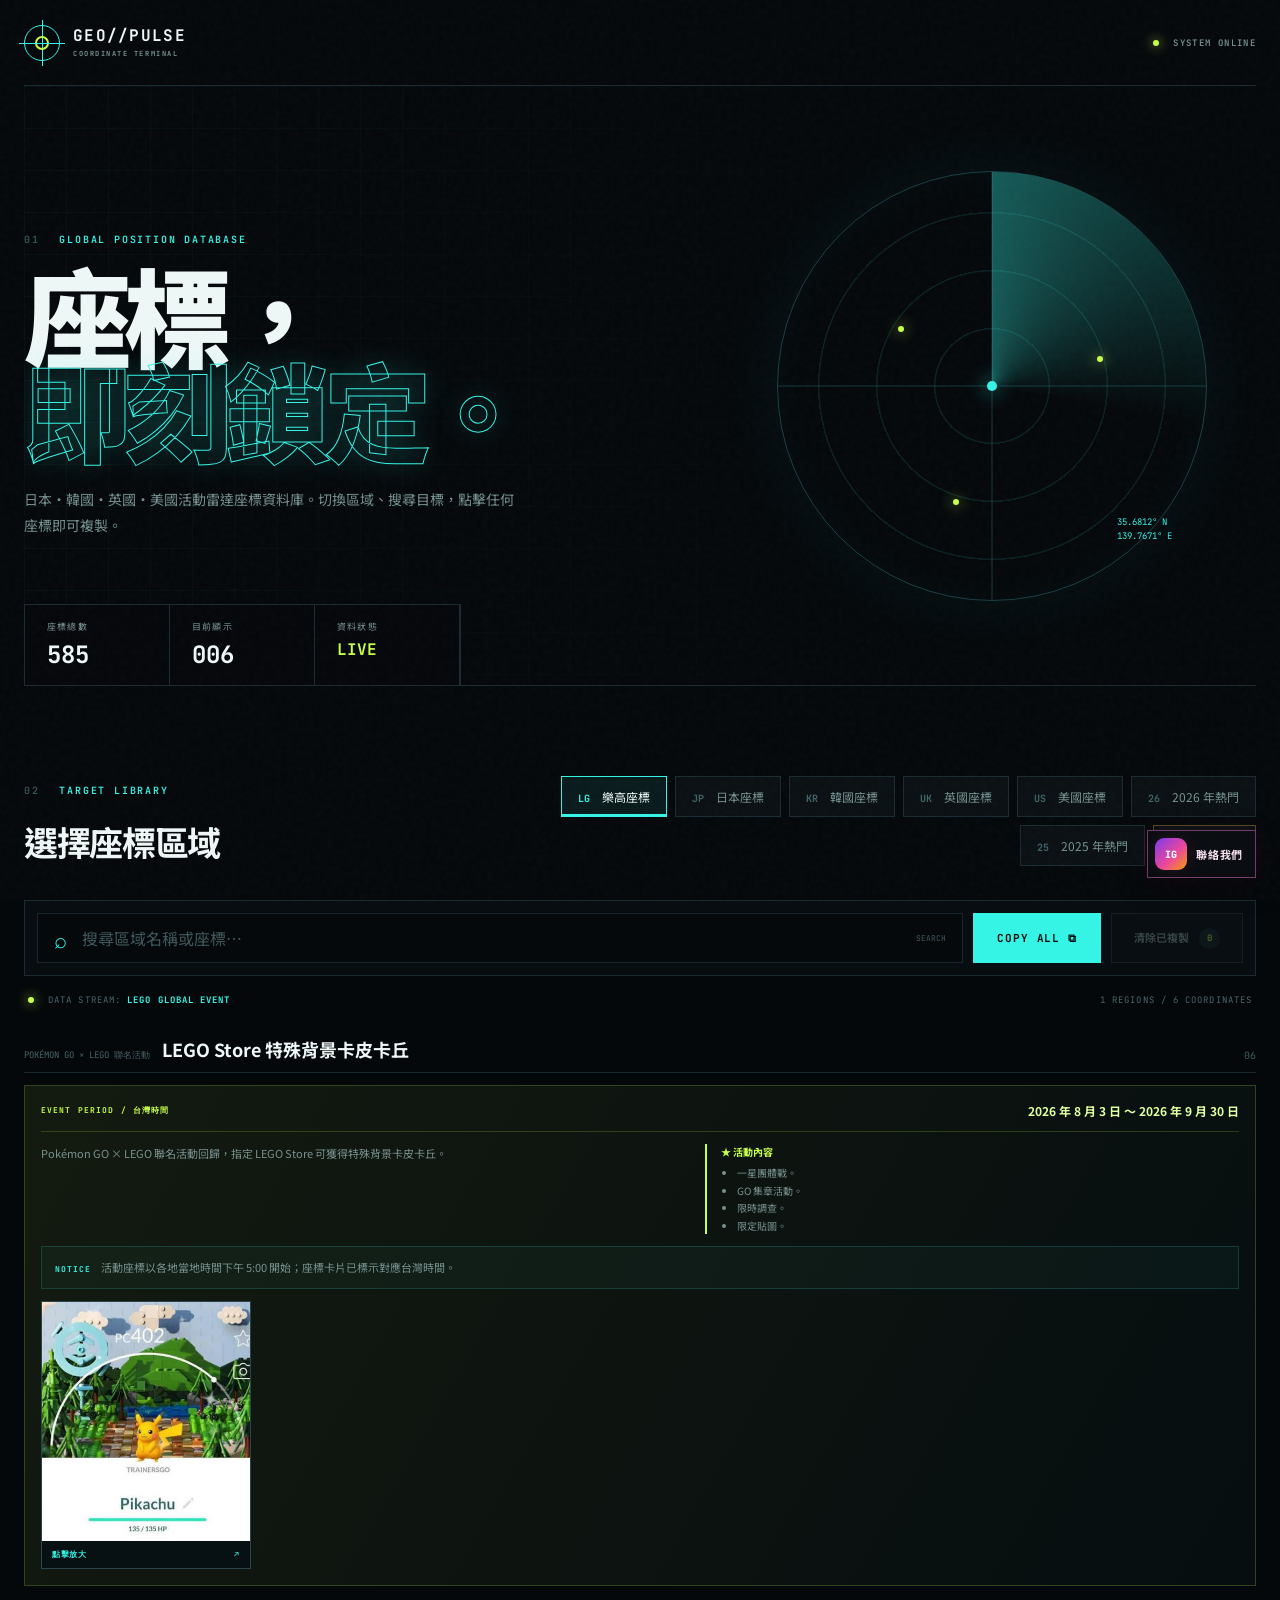
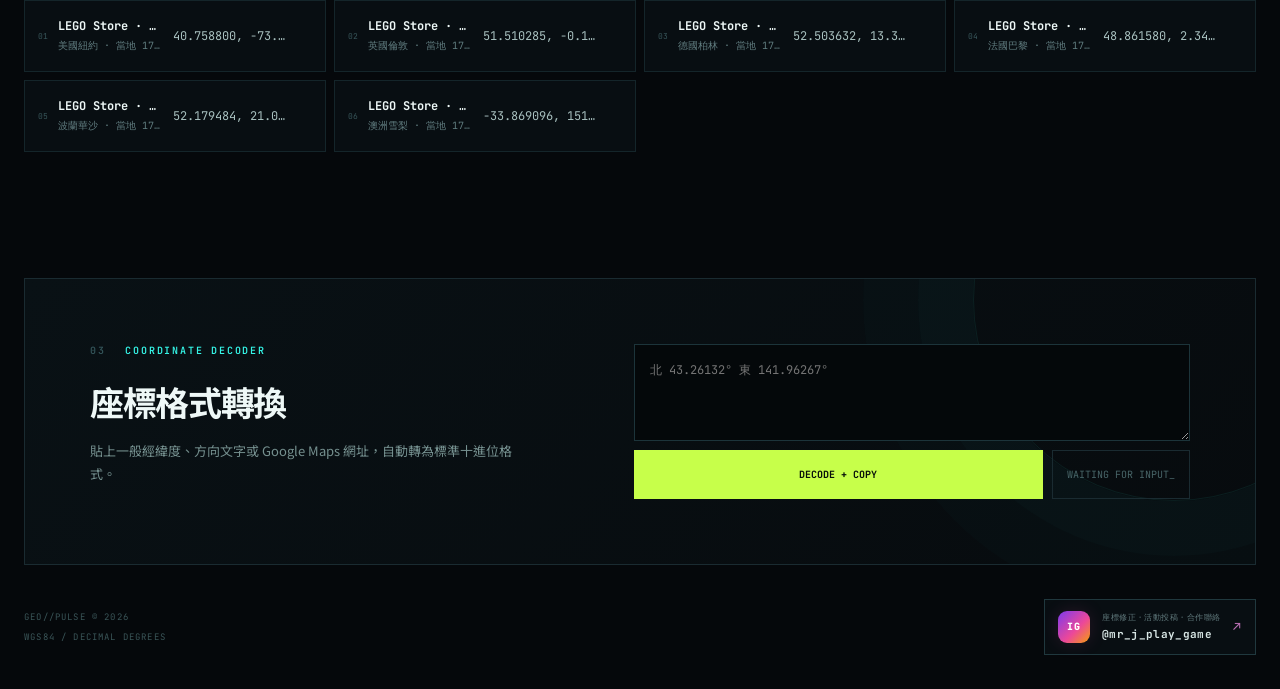
==== commit 4d64e38a: "feat: add reference image to UI Display a reference image on the screen to help users visualize the " ====
--- a/20260731/index.html
+++ b/20260731/index.html
@@ -130,6 +130,14 @@
     <span>✓</span><div><strong>COPIED</strong><small id="toast-label"></small></div>
   </div>
 
+  <dialog class="image-modal" id="image-modal" aria-labelledby="image-modal-caption">
+    <div class="image-modal-panel">
+      <button class="image-modal-close" id="image-modal-close" type="button" aria-label="關閉圖片">×</button>
+      <img id="image-modal-content" src="" alt="">
+      <p id="image-modal-caption"></p>
+    </div>
+  </dialog>
+
   <script src="coordinates-data.js"></script>
   <script src="script.js"></script>
 </body>
--- a/20260731/style.css
+++ b/20260731/style.css
@@ -100,6 +100,18 @@
 .event-notice b { margin-right:10px;color:var(--cyan);font:700 8px "JetBrains Mono",monospace;letter-spacing:.12em; }
 .event-source { grid-column:1/-1;justify-self:start;display:inline-flex;align-items:center;gap:9px;padding:9px 12px;border:1px solid rgba(53,244,230,.35);color:var(--cyan);text-decoration:none;font:700 9px "JetBrains Mono",monospace;letter-spacing:.08em;transition:.2s; }
 .event-source:hover,.event-source:focus-visible { outline:0;border-color:var(--lime);color:var(--lime);background:rgba(199,255,74,.05);transform:translateY(-1px); }
+.event-image-trigger { grid-column:1/-1;width:min(210px,100%);padding:0;border:1px solid #29444a;background:#071013;color:var(--cyan);text-align:left;cursor:zoom-in;overflow:hidden;transition:.2s; }
+.event-image-trigger img { display:block;width:100%;aspect-ratio:567/652;object-fit:cover; }
+.event-image-trigger>span { display:flex;align-items:center;justify-content:space-between;padding:8px 10px;font:700 8px "JetBrains Mono",monospace;letter-spacing:.08em; }
+.event-image-trigger:hover,.event-image-trigger:focus-visible { outline:0;border-color:var(--cyan);transform:translateY(-2px);box-shadow:0 10px 28px rgba(53,244,230,.1); }
+.event-image-trigger:hover>span { color:var(--lime); }
+.image-modal { width:auto;max-width:min(92vw,720px);max-height:92vh;padding:0;border:1px solid #2c5c63;background:#05090c;color:var(--text);box-shadow:0 24px 90px rgba(0,0,0,.75),0 0 45px rgba(53,244,230,.09);overflow:visible; }
+.image-modal::backdrop { background:rgba(1,5,7,.88);backdrop-filter:blur(8px); }
+.image-modal-panel { padding:14px;position:relative; }
+.image-modal-panel img { display:block;max-width:min(82vw,600px);max-height:78vh;object-fit:contain;background:#091115; }
+.image-modal-panel p { margin:12px 38px 2px 2px;color:#8ca8a7;font:10px "JetBrains Mono",monospace;letter-spacing:.05em; }
+.image-modal-close { position:absolute;z-index:1;right:-14px;top:-14px;width:36px;height:36px;border:1px solid var(--cyan);border-radius:50%;background:#071013;color:var(--cyan);cursor:pointer;font-size:24px;line-height:1;box-shadow:0 5px 20px rgba(0,0,0,.45); }
+.image-modal-close:hover,.image-modal-close:focus-visible { outline:0;background:var(--cyan);color:#04100f; }
 .coordinate-grid { display:grid;grid-template-columns:repeat(4,1fr);gap:8px; }
 .coordinate-item { min-width:0;min-height:56px;display:grid;grid-template-columns:auto 1fr auto;align-items:center;gap:10px;padding:0 13px;border:1px solid #14252a;background:#080e12;text-align:left;cursor:pointer;transition:.2s;position:relative; }
 .coordinate-item>span { color:#38565a;font:8px "JetBrains Mono",monospace; }
